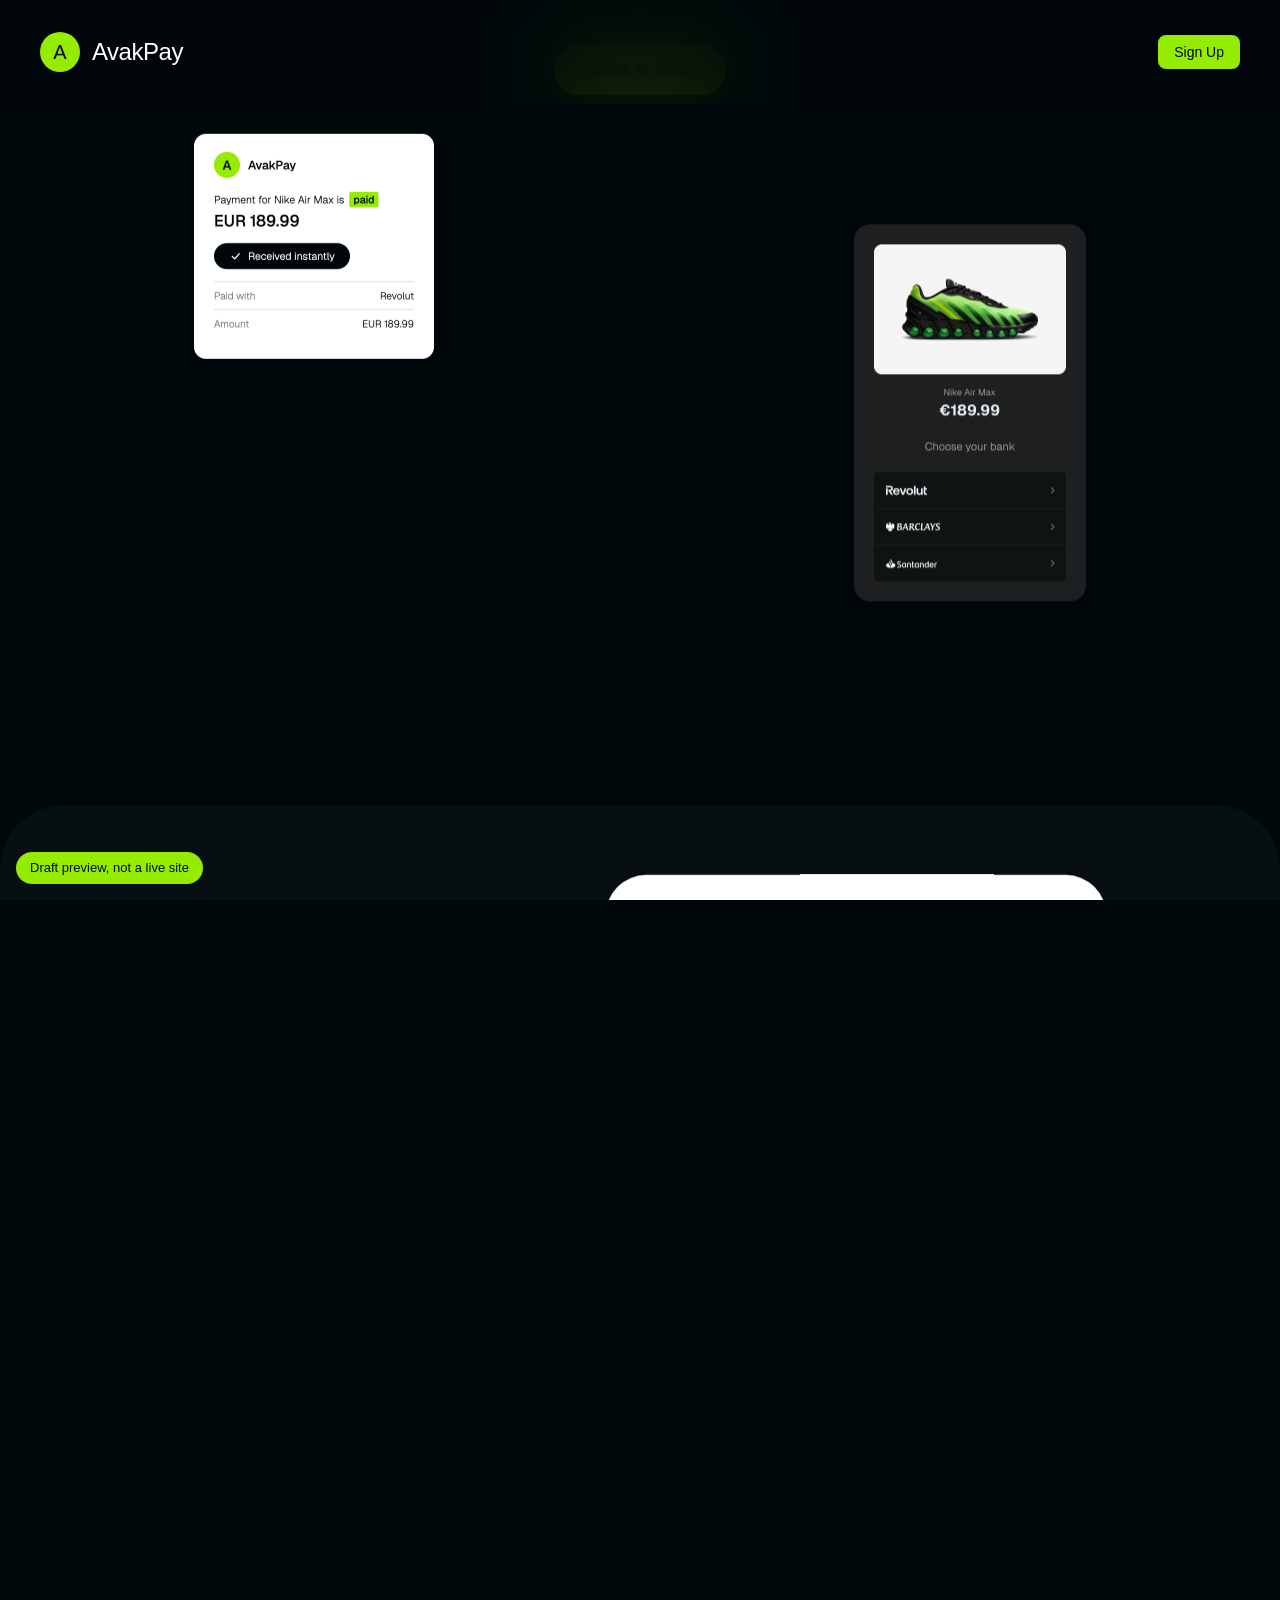
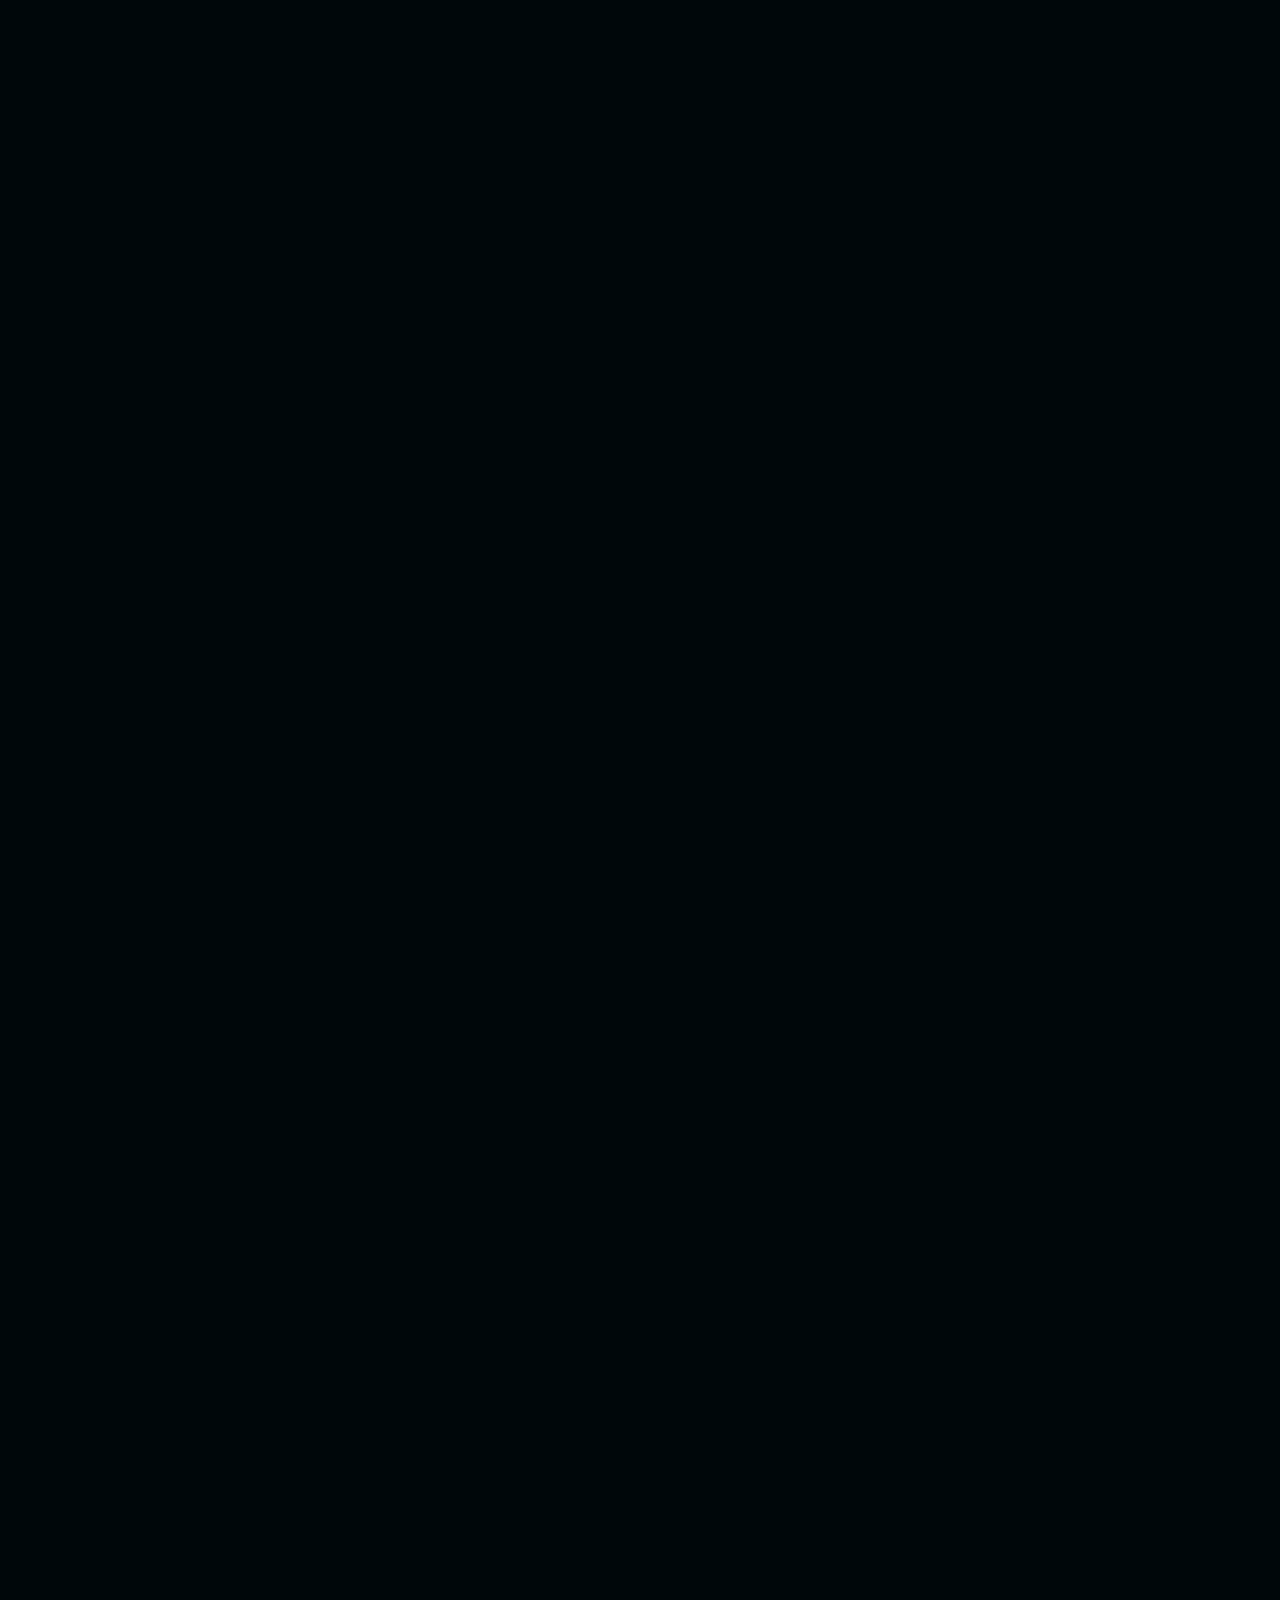
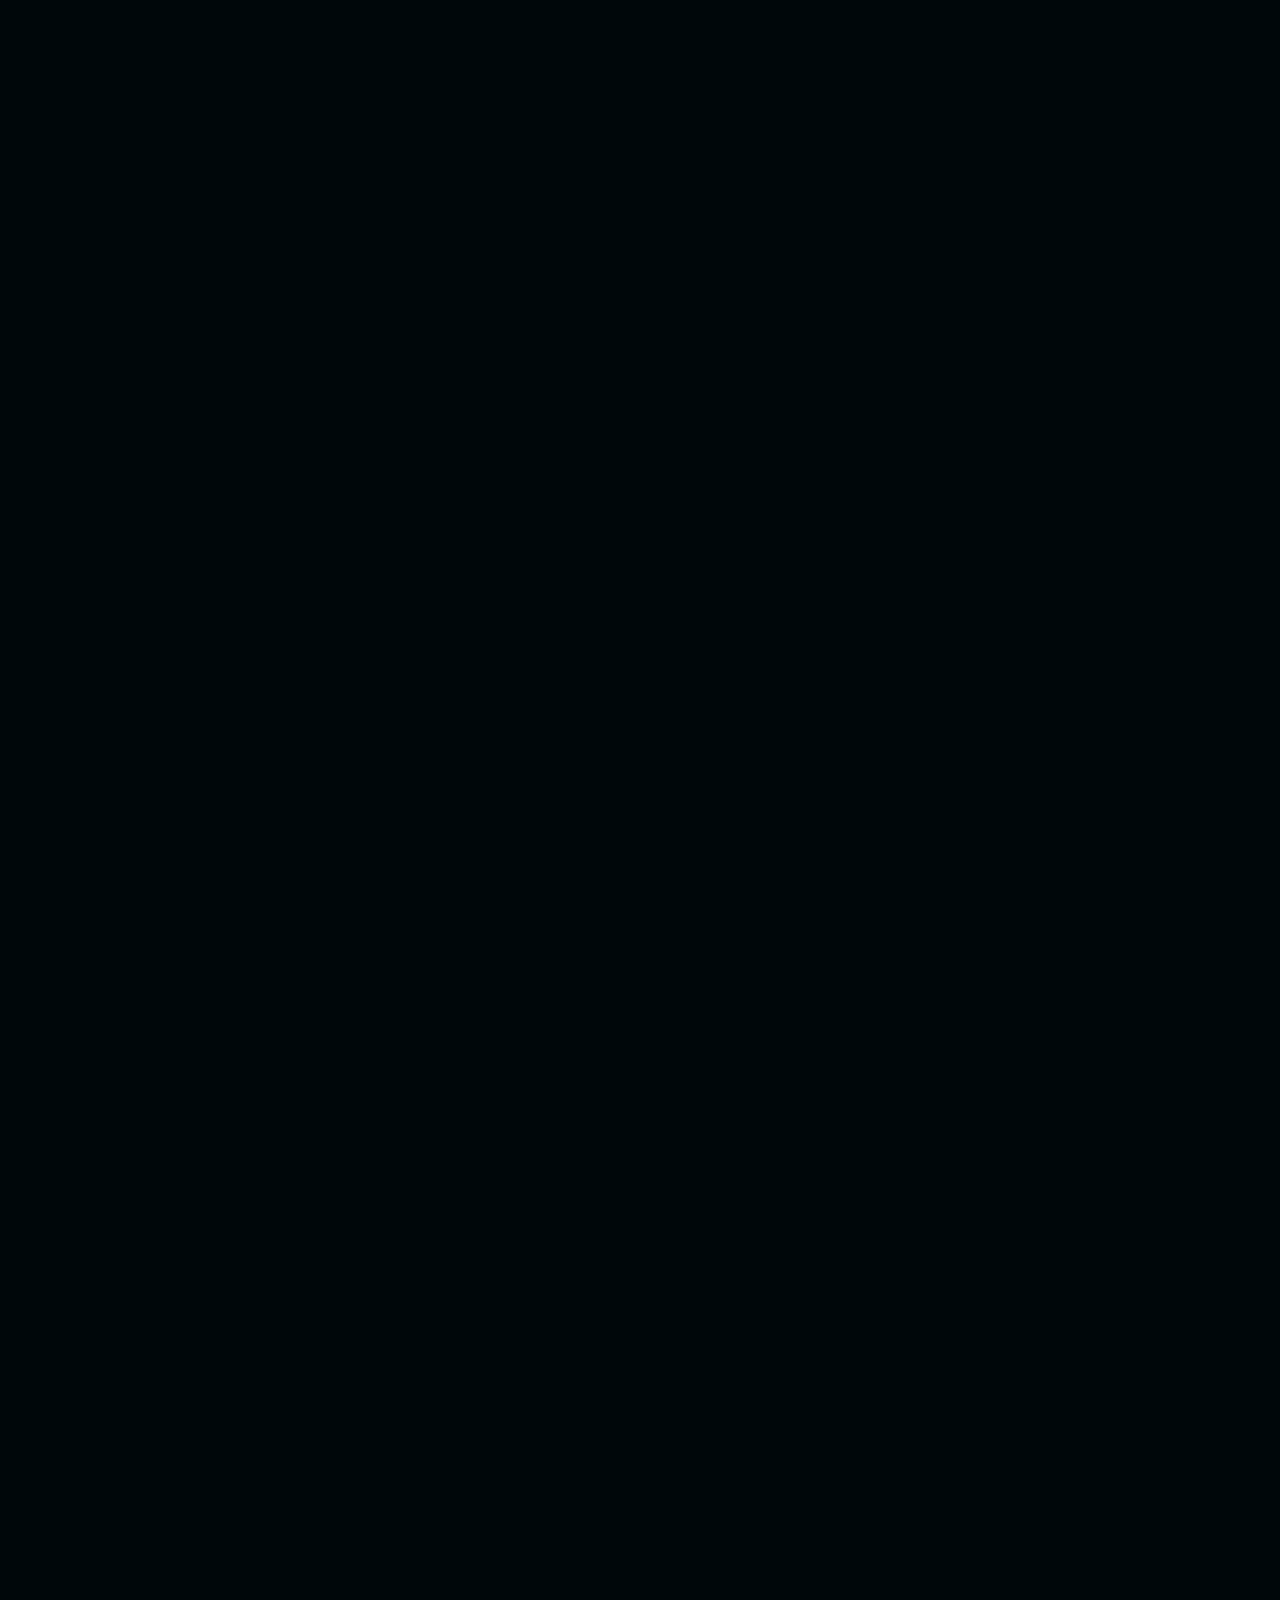
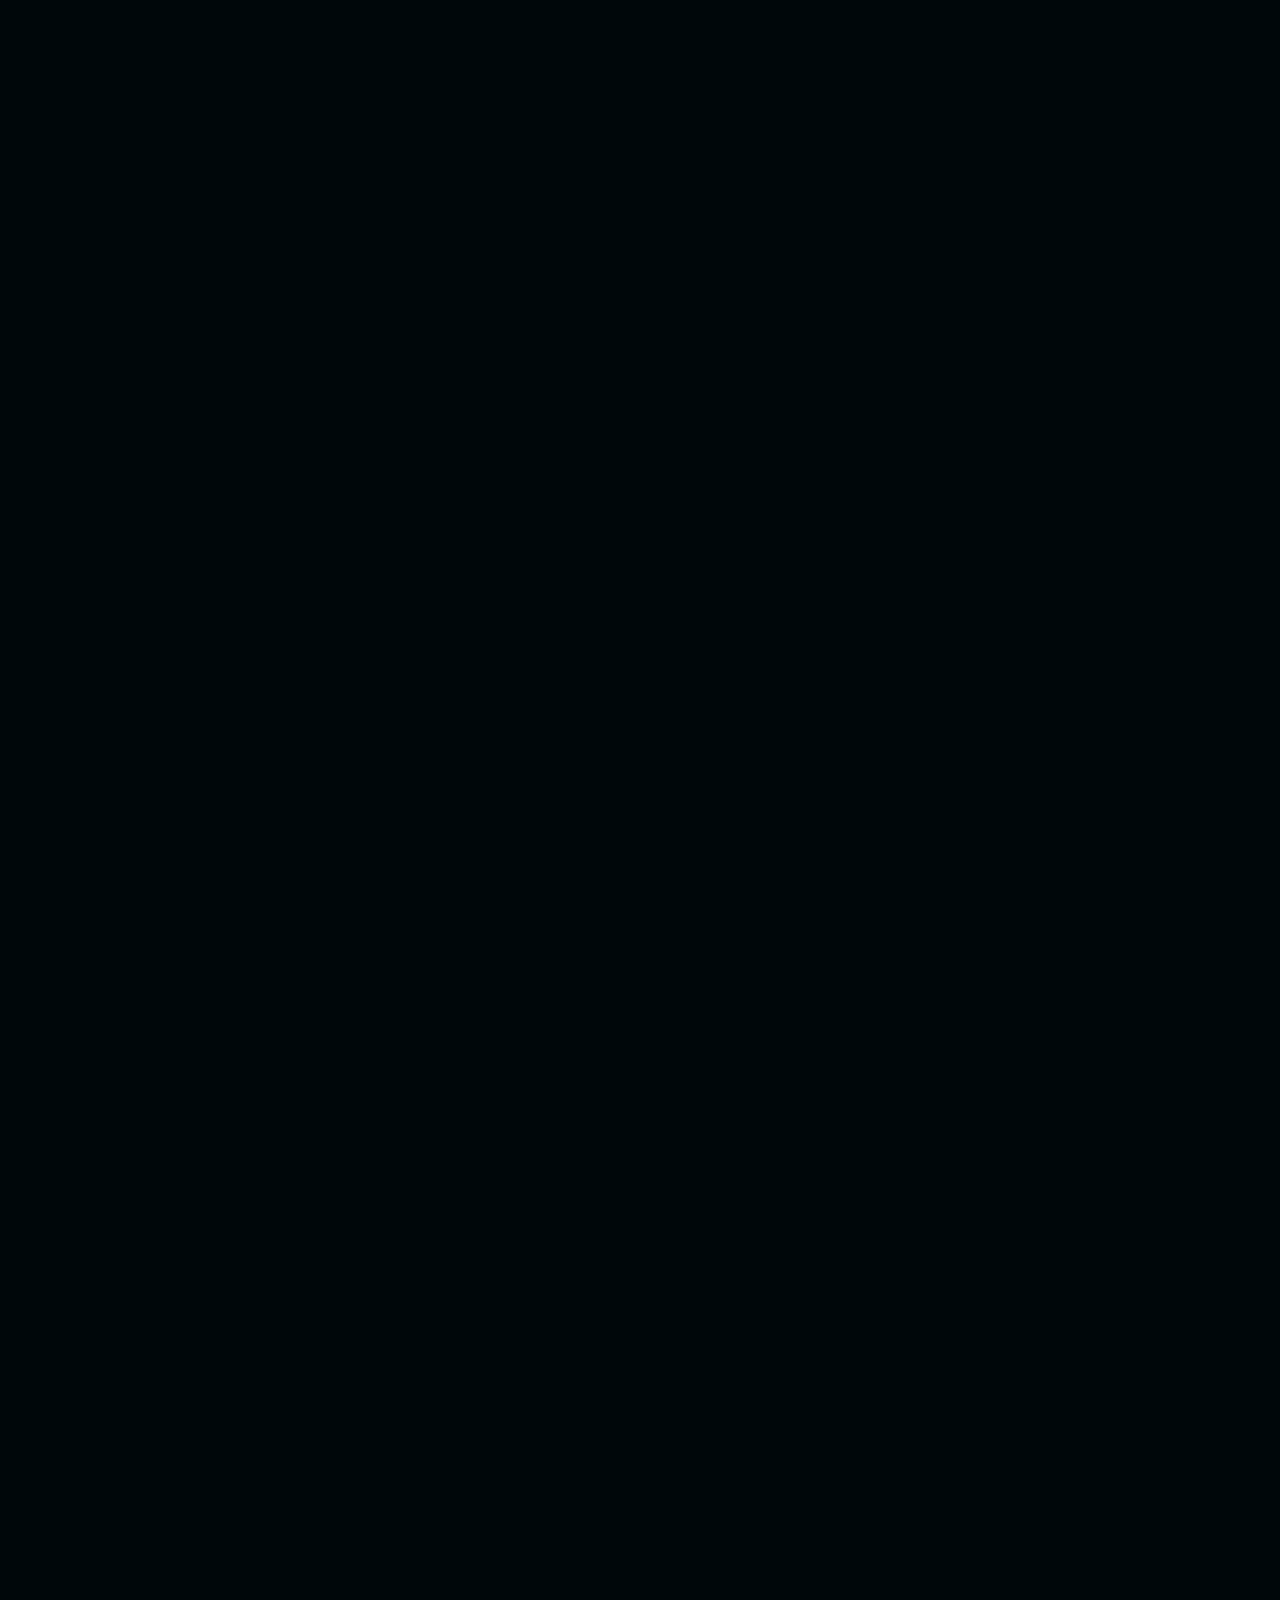
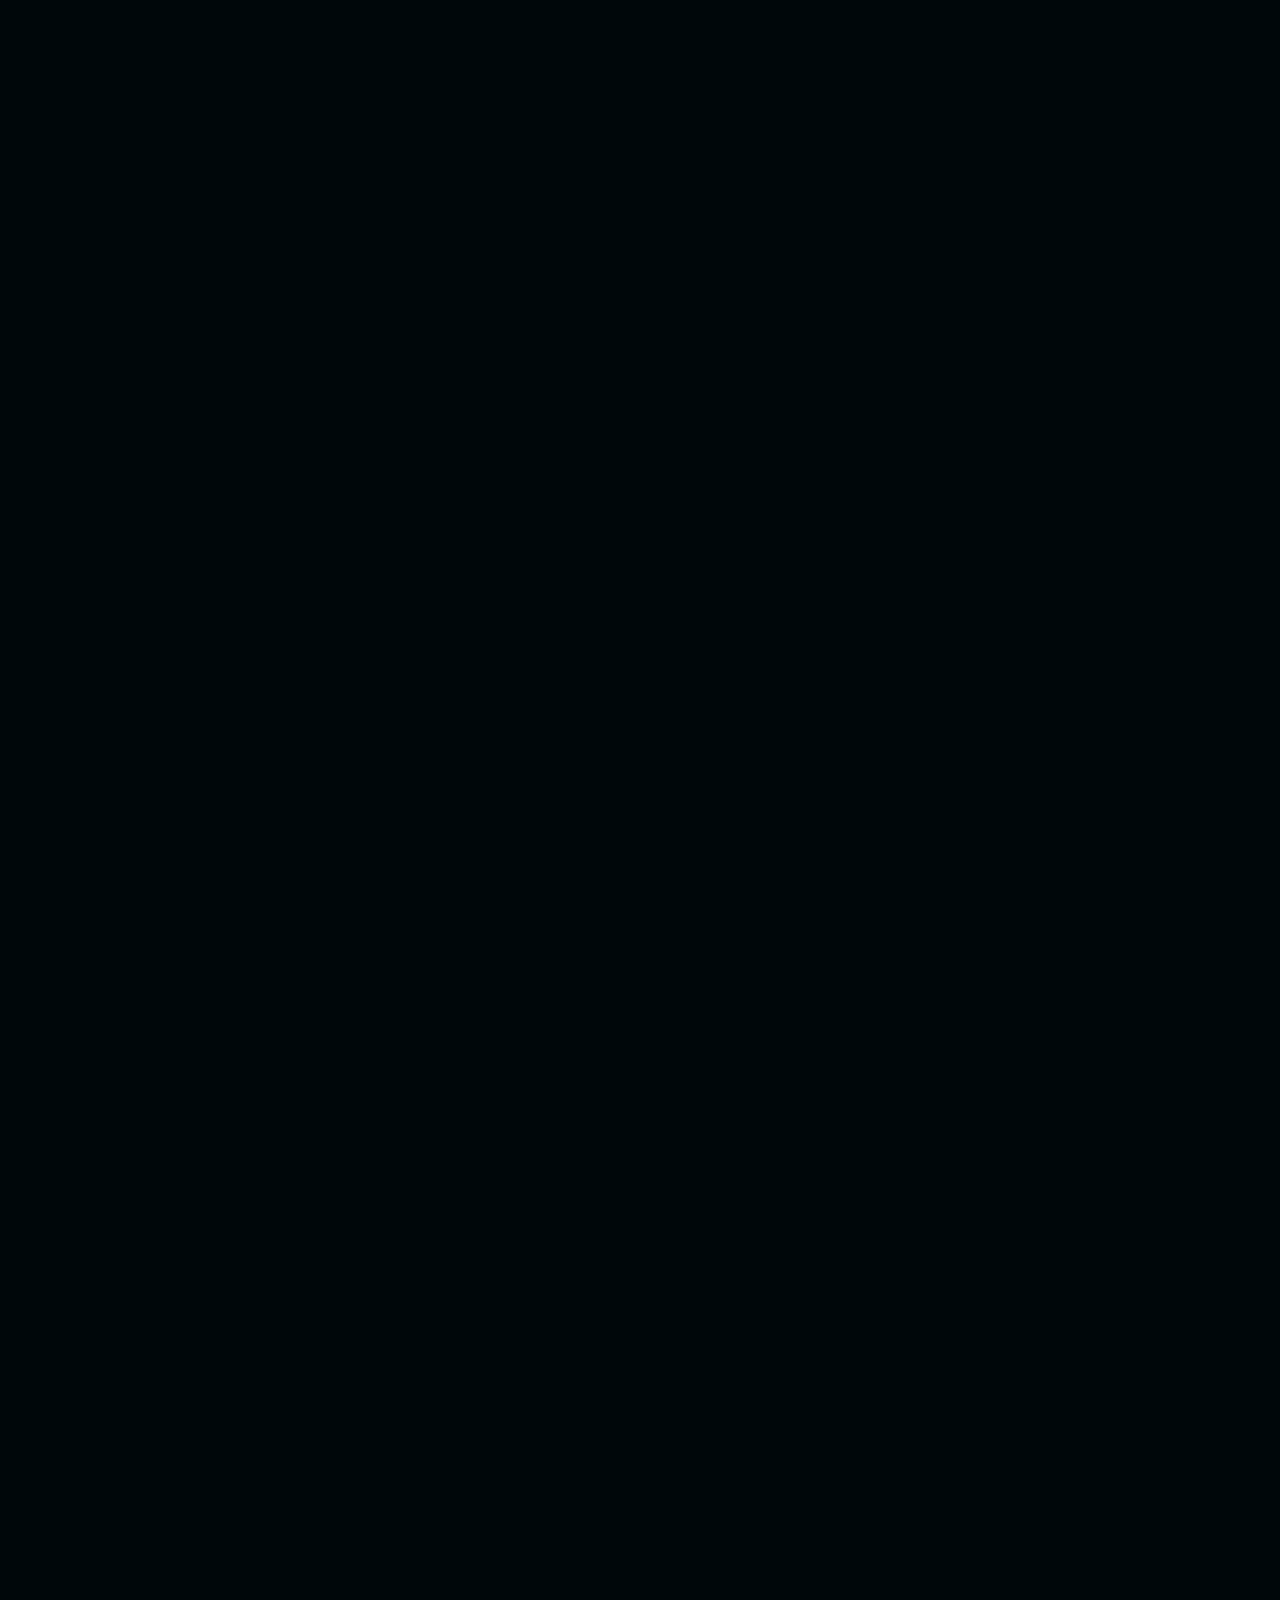
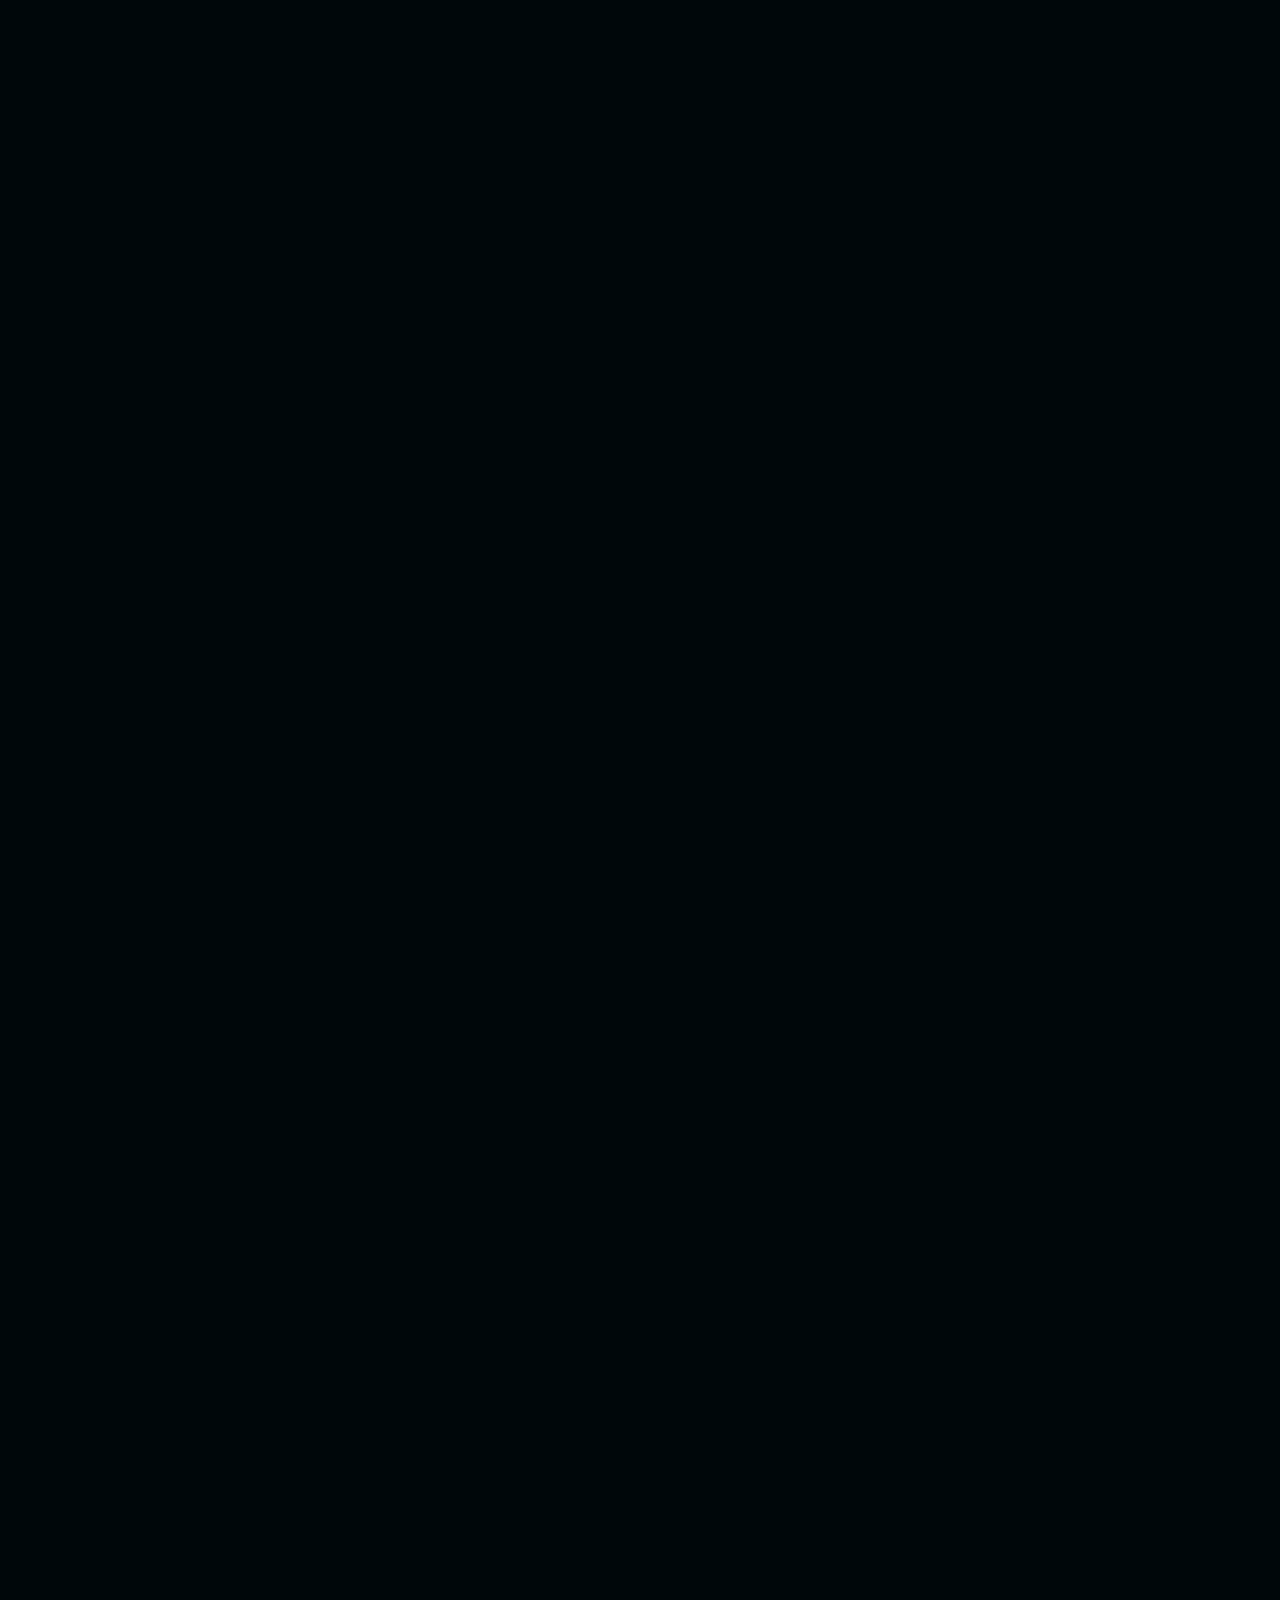
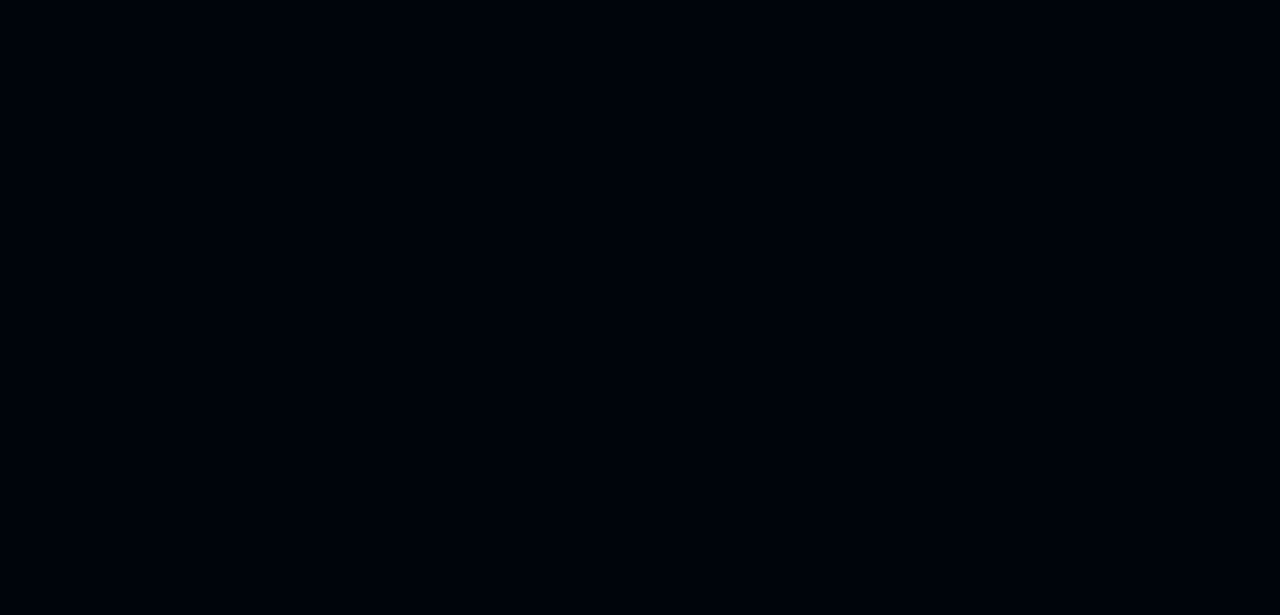
==== index.html @ 6a38de99 "chore: preview build 2026-10-29 Co-Authored-By: Claude Opus 5.5 <noreply@anthropic.com>" ====
<!DOCTYPE html><!-- Last Published: Wed Nov 19 2025 07:54:40 GMT+0000 (Coordinated Universal Time) --><html data-wf-domain="getmach.webflow.io" data-wf-page="68ca823967ef60d728e6e874" data-wf-site="68ca823867ef60d728e6e828" lang="en"><head><meta charset="utf-8"/><meta content="noindex" name="robots"/><link href="https://cdn.prod.website-files.com" rel="preconnect" crossorigin="anonymous"/><title>AvakPay — Open Banking for everything</title><meta content="Accept instant bank payments with AvakPay Open Banking: 350+ banks across the EEA and the UK, from 1% per transaction, live within 1 day." name="description"/><meta content="AvakPay — Open Banking for everything" property="og:title"/><meta content="Accept instant bank payments with AvakPay Open Banking: 350+ banks across the EEA and the UK, from 1% per transaction, live within 1 day." property="og:description"/><meta content="img/og-placeholder.svg" property="og:image"/><meta content="AvakPay — Open Banking for everything" name="twitter:title"/><meta content="Accept instant bank payments with AvakPay Open Banking: 350+ banks across the EEA and the UK, from 1% per transaction, live within 1 day." name="twitter:description"/><meta property="og:type" content="website"/><meta content="summary_large_image" name="twitter:card"/><meta content="width=device-width, initial-scale=1" name="viewport"/><link href="css/getmach.shared.7ab2ff2d6.min.css" rel="stylesheet" type="text/css"/><link href="css/additions.css" rel="stylesheet" type="text/css"/><style>html.w-mod-js:not(.w-mod-ix3) :is(.home-header_imgs-wrap, .flexible_heading, .home-header_text, .home-header_img-wrap, .step.is-1, .step.is-2, .num_active.is-1, .num_text.is-1, .step_text.is-1, .step_heading.is-1, .step_subheading.text_color_secondary.is-1, .num_active.is-2, .num_text.is-2, .step_text.is-2, .step_heading.is-2, .step_subheading.text_color_secondary.is-2, .num_active.is-3, .num_text.is-3, .step_text.is-3, .step_heading.is-3, .step_subheading.text_color_secondary.is-3, .hero_heading, .hero_subtitle > *, .hero_cta_wrap > *, .hero_video_wrap, .hero_img-1, .hero_img-2, .hero_img_wrap, .header, .numbers_heading, .sign_page, .paid_card_wrap.is-1, .paid_card_wrap.is-2, .paid_card_wrap.is-3, .geo_heading, .geo_subheading, .all-in-one_heading, .review_subtitle, .review_heading, .review_visual.is-1, .review_visual.is-2, .quaote_sign.is-1, .quaote_sign.is-2, .quote_text, .faq_subtitle, .faq_heading, .footer_heading, .cta_wrap > *, .faq_item) {visibility: hidden !important;}</style><script type="text/javascript">!function(o,c){var n=c.documentElement,t=" w-mod-";n.className+=t+"js",("ontouchstart"in o||o.DocumentTouch&&c instanceof DocumentTouch)&&(n.className+=t+"touch")}(window,document);</script><link href="img/favicon.svg" rel="shortcut icon" type="image/x-icon"/><link href="img/favicon.svg" rel="apple-touch-icon"/><script src="js/finsweetcomponentsconfig-1.0.0.js" type="module" async="" siteId="68ca823867ef60d728e6e828" finsweet="components"></script></head><body data-w-id="68ca823967ef60d728e6e879"><div class="ap-mockup-banner">Draft preview, not a live site</div><div class="header"><a aria-label="Back to home button" href="index.html" aria-current="page" class="brand w-inline-block w--current"><span class="ap-mark" aria-hidden="true">A</span><span class="ap-wordmark">AvakPay</span></a><div class="header_cta_wrap"><a href="#" class="button secondary is-hidden w-inline-block"><div>Contact Us</div></a><a href="get-started.html" class="button w-inline-block"><div>Sign Up</div></a></div></div><div id="smooth-wrapper" class="main_wrapper"><div id="smooth-content" class="sections_wrapper"><section data-speed="1" class="hero"><div class="hero_content_wrap"><div class="w-layout-vflex hero_title_wrap"><h1 class="hero_heading">Open Banking <span class="nowrap">for everything</span></h1><p class="hero_subtitle"><span class="hero_subtitle_1">Pay by bank.</span> <span class="hero_subtitle_2">Approve in your app.</span> <span class="hero_subtitle_3">Get paid instantly.</span></p></div><div class="hero_cta_wrap"><a href="get-started.html" class="button large w-inline-block"><div>Speak to Sales</div></a><a href="#" class="button large-secondary is-hidden w-inline-block"><div>Get Started</div></a></div></div><div class="hero_img_wrap"><img src="img/ap-received-hero.png" loading="lazy" width="240" data-speed="0.95" alt="AvakPay payment received confirmation" class="hero_img-1"/><div class="hero_video_wrap"><div data-poster-url="https://cdn.prod.website-files.com/68ca823867ef60d728e6e828%2F68cae3a68c6b5e4df8d27368_getmach_video_hero-poster-00001.jpg" data-video-urls="https://cdn.prod.website-files.com/68ca823867ef60d728e6e828%2F68cae3a68c6b5e4df8d27368_getmach_video_hero-transcode.mp4,https://cdn.prod.website-files.com/68ca823867ef60d728e6e828%2F68cae3a68c6b5e4df8d27368_getmach_video_hero-transcode.webm" data-autoplay="true" data-loop="true" data-wf-ignore="true" class="hero_video w-background-video w-background-video-atom"><video id="f7b33443-0714-7ff3-45ac-f9fa6236e665-video" autoplay="" loop="" style="background-image:url(&quot;https://cdn.prod.website-files.com/68ca823867ef60d728e6e828%2F68cae3a68c6b5e4df8d27368_getmach_video_hero-poster-00001.jpg&quot;)" muted="" playsinline="" data-wf-ignore="true" data-object-fit="cover"><source src="https://cdn.prod.website-files.com/68ca823867ef60d728e6e828%2F68cae3a68c6b5e4df8d27368_getmach_video_hero-transcode.mp4" data-wf-ignore="true"/><source src="https://cdn.prod.website-files.com/68ca823867ef60d728e6e828%2F68cae3a68c6b5e4df8d27368_getmach_video_hero-transcode.webm" data-wf-ignore="true"/></video></div></div><img src="img/ap-payin-hero.png" loading="lazy" width="232" data-speed="1.05" alt="AvakPay checkout with bank selection" class="hero_img-2"/></div></section><section class="how-it-works"><div class="steps_wrap"><div class="step is-1"><div class="step_content"><div class="step_number"><div class="w-layout-vflex num_wrap"><div class="num_line"></div><div class="num_line"></div><div class="num_active is-1"><div class="num_text_wrap"><div class="num_text is-1">1</div></div></div></div><div role="group" aria-label="First step" class="step_text is-1">step</div></div><div class="step_title_subtitle"><h2 class="step_heading is-1">Pay by bank</h2><p role="group" aria-label="Your customer chooses Pay by bank at checkout, with no card details to type." class="step_subheading text_color_secondary is-1">Your customer chooses Pay by bank at checkout, with no card details to type.</p></div></div><div data-speed="0.95" class="step_visual_wrap"><img src="img/ap-checkout-step1.png" loading="lazy" data-speed="0.9" alt="Customer chooses Pay by bank at checkout" class="step_packshot"/><img src="https://cdn.prod.website-files.com/68ca823867ef60d728e6e828/68d38d28e565cbdb40afbed7_step-one-bg.png" loading="lazy" sizes="(max-width: 1000px) 100vw, 1000px" srcset="https://cdn.prod.website-files.com/68ca823867ef60d728e6e828/68d38d28e565cbdb40afbed7_step-one-bg-p-500.png 500w, https://cdn.prod.website-files.com/68ca823867ef60d728e6e828/68d38d28e565cbdb40afbed7_step-one-bg-p-800.png 800w, https://cdn.prod.website-files.com/68ca823867ef60d728e6e828/68d38d28e565cbdb40afbed7_step-one-bg.png 1000w" alt=""/></div></div><div class="step is-2"><div data-speed="0.95" class="step_visual_wrap"><img src="img/ap-approve-step2.png" loading="lazy" data-speed="0.9" alt="Customer approves the payment in their banking app" class="step_packshot is-2"/><img src="https://cdn.prod.website-files.com/68ca823867ef60d728e6e828/68d3900f3e915745ae7dbc36_step-two-bg.png" loading="lazy" sizes="(max-width: 1000px) 100vw, 1000px" srcset="https://cdn.prod.website-files.com/68ca823867ef60d728e6e828/68d3900f3e915745ae7dbc36_step-two-bg-p-500.png 500w, https://cdn.prod.website-files.com/68ca823867ef60d728e6e828/68d3900f3e915745ae7dbc36_step-two-bg-p-800.png 800w, https://cdn.prod.website-files.com/68ca823867ef60d728e6e828/68d3900f3e915745ae7dbc36_step-two-bg.png 1000w" alt=""/></div><div class="step_content"><div class="step_number"><div class="w-layout-vflex num_wrap"><div class="num_line"></div><div class="num_active is-2"><div class="num_text_wrap"><div class="num_text is-2">2</div></div></div><div class="num_line"></div></div><div role="group" aria-label="Second step" class="step_text is-2">step</div></div><div class="step_title_subtitle"><h2 class="step_heading is-2">Approve in the app</h2><p role="group" aria-label="They pick their bank and approve the payment in their own banking app." class="step_subheading text_color_secondary is-2">They pick their bank and approve the payment in their own banking app.</p></div></div></div><div class="step is-3"><div class="step_content"><div class="step_number"><div class="w-layout-vflex num_wrap"><div class="num_active is-3"><div class="num_text_wrap"><div class="num_text is-3">3</div></div></div><div class="num_line"></div><div class="num_line"></div></div><div role="group" aria-label="Third step" class="step_text is-3">step</div></div><div class="step_title_subtitle"><h2 class="step_heading is-3">Get paid instantly</h2><p role="group" aria-label="The money lands in your AvakPay balance instantly, ready to withdraw." class="step_subheading text_color_secondary is-3">The money lands in your AvakPay balance instantly, ready to withdraw.</p></div></div><div data-speed="0.95" class="step_3_visual"><img src="img/ap-received-step.png" loading="lazy" data-speed="0.9" alt="AvakPay payment received instantly" class="step_packshot is-3"/><img src="https://cdn.prod.website-files.com/68ca823867ef60d728e6e828/68d390eabca62406c774221a_step-three-bg.avif" loading="lazy" sizes="(max-width: 1404px) 100vw, 1404px" srcset="https://cdn.prod.website-files.com/68ca823867ef60d728e6e828/68d390eabca62406c774221a_step-three-bg-p-500.avif 500w, https://cdn.prod.website-files.com/68ca823867ef60d728e6e828/68d390eabca62406c774221a_step-three-bg-p-800.avif 800w, https://cdn.prod.website-files.com/68ca823867ef60d728e6e828/68d390eabca62406c774221a_step-three-bg.avif 1404w" alt="" class="step_3_bg"/></div></div></div></section><section class="flexible_for_any_business"><div class="padding-global z-index-2"><div class="home-header_component"><h1 class="flexible_heading">Flexible <br/>for any business</h1><div class="spacer-custom-1"></div><p role="group" aria-label="Works for one-time payments, subscriptions, or custom amounts — adapt it to your business." class="home-header_text text_color_secondary">Works for one-time payments, subscriptions, or custom amounts — adapt it to your business.</p><div class="spacer-custom-2"></div><a href="get-started.html" class="button large w-inline-block"><div>Speak to Sales</div></a></div></div><div class="home-header_imgs-wrapper"><div class="home-header_imgs-wrap"><div class="home-header_img-wrap _1"><img sizes="(max-width: 640px) 100vw, 640px" srcset="https://cdn.prod.website-files.com/68ca823867ef60d728e6e828/691c78a2a04ac3bf668e2988_getmach-payment-links-for%20sneakers-p-500.avif 500w, https://cdn.prod.website-files.com/68ca823867ef60d728e6e828/691c78a2a04ac3bf668e2988_getmach-payment-links-for%20sneakers.avif 640w" alt="Pair of white Nike Air sneakers hanging by their laces on a blue metal fence." src="https://cdn.prod.website-files.com/68ca823867ef60d728e6e828/691c78a2a04ac3bf668e2988_getmach-payment-links-for%20sneakers.avif" loading="lazy" class="home-header_img"/></div><div class="home-header_img-wrap _2"><img sizes="(max-width: 640px) 100vw, 640px" srcset="https://cdn.prod.website-files.com/68ca823867ef60d728e6e828/68d28f27138c80a377ccf378_e809d2e8b71443ce9c068f4db7f2c2a8_Close-Up%20Knitwear%20Duo-p-500.avif 500w, https://cdn.prod.website-files.com/68ca823867ef60d728e6e828/68d28f27138c80a377ccf378_e809d2e8b71443ce9c068f4db7f2c2a8_Close-Up%20Knitwear%20Duo.avif 640w" alt="Photo of exclusive drink bottles." src="https://cdn.prod.website-files.com/68ca823867ef60d728e6e828/68d28f27138c80a377ccf378_e809d2e8b71443ce9c068f4db7f2c2a8_Close-Up%20Knitwear%20Duo.avif" loading="lazy" class="home-header_img"/></div><div class="home-header_img-wrap _3"><img loading="lazy" src="https://cdn.prod.website-files.com/68ca823867ef60d728e6e828/68d291e2ea536c9556bbdc1c_ac88fe9d1d1d67130979cd741cc35d06_rotating_img_1.avif" alt="Photo of woman bag" class="home-header_img"/></div><div class="home-header_img-wrap _4"><img sizes="(max-width: 640px) 100vw, 640px" srcset="https://cdn.prod.website-files.com/68ca823867ef60d728e6e828/68d28f27138c80a377ccf374_305da9e65325b2dfcf26aabebc2b5a2a_Smartwatch%20Close-Up%20%281%29-p-500.avif 500w, https://cdn.prod.website-files.com/68ca823867ef60d728e6e828/68d28f27138c80a377ccf374_305da9e65325b2dfcf26aabebc2b5a2a_Smartwatch%20Close-Up%20%281%29.avif 640w" alt="Photo of luxury parfume." src="https://cdn.prod.website-files.com/68ca823867ef60d728e6e828/68d28f27138c80a377ccf374_305da9e65325b2dfcf26aabebc2b5a2a_Smartwatch%20Close-Up%20%281%29.avif" loading="lazy" class="home-header_img"/></div><div class="home-header_img-wrap _5"><img loading="lazy" src="https://cdn.prod.website-files.com/68ca823867ef60d728e6e828/68d28f27138c80a377ccf380_a1e7c197dd5b99e7cc91303a69a542d8_AI%20Shopping%20Bag%20on%20Turf.avif" alt="Photo of exclusive bike." class="home-header_img"/></div><div class="home-header_img-wrap _6"><img sizes="(max-width: 640px) 100vw, 640px" srcset="https://cdn.prod.website-files.com/68ca823867ef60d728e6e828/68d28f27138c80a377ccf36e_1b4ac436ceae79ba45e8b6f34b77bd87_Image002-1170x780-p-500.avif 500w, https://cdn.prod.website-files.com/68ca823867ef60d728e6e828/68d28f27138c80a377ccf36e_1b4ac436ceae79ba45e8b6f34b77bd87_Image002-1170x780.avif 640w" alt="Photo of handmade ceramics item." src="https://cdn.prod.website-files.com/68ca823867ef60d728e6e828/68d28f27138c80a377ccf36e_1b4ac436ceae79ba45e8b6f34b77bd87_Image002-1170x780.avif" loading="lazy" class="home-header_img"/></div><div class="home-header_img-wrap _7"><img loading="lazy" src="https://cdn.prod.website-files.com/68ca823867ef60d728e6e828/68d28f27138c80a377ccf34e_21bf148cbf072a1a519695954cd700d5_Close-up%20of%20Person%20in%20Gray%20Puffer%20Jacket.avif" alt="Photo of luxury watches." class="home-header_img"/></div><div class="home-header_img-wrap _8"><img sizes="(max-width: 640px) 100vw, 640px" srcset="https://cdn.prod.website-files.com/68ca823867ef60d728e6e828/68d28f27138c80a377ccf366_1275fb3ea44fc16241211c9eb8fa56bc_Dynamic%20Motion%20Blur-p-500.avif 500w, https://cdn.prod.website-files.com/68ca823867ef60d728e6e828/68d28f27138c80a377ccf366_1275fb3ea44fc16241211c9eb8fa56bc_Dynamic%20Motion%20Blur.avif 640w" alt="Photo of exclusive jewelry." src="https://cdn.prod.website-files.com/68ca823867ef60d728e6e828/68d28f27138c80a377ccf366_1275fb3ea44fc16241211c9eb8fa56bc_Dynamic%20Motion%20Blur.avif" loading="lazy" class="home-header_img"/></div></div></div></section><section class="fact"><div class="padding-global z-index-2"><div class="number_wrap"><div class="w-layout-vflex flex-block-2"><div class="code-embed w-embed"><style>

.your-odometer {
  /* Change regular animation speed
  A bit of trial and error is required here, 
  as this value is related to the interval 
  and duration in the script. */
  --time: 2.5s;
  /* Specify your desired easing here */
  --odometer-easing: ease;
  vertical-align: middle;
}

.your-odometer .odometer-inside {
  /* Flex spacing between Elements - works only if odometer-inside 
  is set to flex oder inline-flex */
  gap: 0;
}

.your-odometer .odometer-digit {
  display: inline-block;
  vertical-align: middle;
}

.your-odometer .odometer-digit .odometer-digit-spacer {
  display: block;
  vertical-align: middle;
  visibility: hidden;
}

.your-odometer .odometer-digit .odometer-value.odometer-last-value {
  position: absolute;
  left: 0%;
  right: 0%;
}

.your-odometer .odometer-ribbon-inner {
  -webkit-backface-visibility: hidden;
}

.your-odometer.odometer-animating-up .odometer-ribbon-inner {
  -webkit-transition: -webkit-transform var(--time);
  -moz-transition: -moz-transform var(--time);
  -ms-transition: -ms-transform var(--time);
  -o-transition: -o-transform var(--time);
  transition: transform var(--time);
}

.your-odometer.odometer-animating-up.odometer-animating .odometer-ribbon-inner {
  -webkit-transform: translateY(-100%);
  -moz-transform: translateY(-100%);
  -ms-transform: translateY(-100%);
  -o-transform: translateY(-100%);
  transform: translateY(-100%);
}

.your-odometer.odometer-animating-down .odometer-ribbon-inner {
  -webkit-transform: translateY(-100%);
  -moz-transform: translateY(-100%);
  -ms-transform: translateY(-100%);
  -o-transform: translateY(-100%);
  transform: translateY(-100%);
}

.your-odometer.odometer-animating-down.odometer-animating .odometer-ribbon-inner {
  -webkit-transition: -webkit-transform var(--time);
  -moz-transition: -moz-transform var(--time);
  -ms-transition: -ms-transform var(--time);
  -o-transition: -o-transform var(--time);
  transition: transform var(--time);
  -webkit-transform: translateY(0);
  -moz-transform: translateY(0);
  -ms-transform: translateY(0);
  -o-transform: translateY(0);
  transform: translateY(0);
}

.your-odometer.odometer-animating-up .odometer-ribbon-inner,
.your-odometer.odometer-animating-down.odometer-animating .odometer-ribbon-inner {
  -webkit-transition-timing-function: var(--odometer-easing);
  -moz-transition-timing-function: var(--odometer-easing);
  -ms-transition-timing-function: var(--odometer-easing);
  -o-transition-timing-function: var(--odometer-easing);
  transition-timing-function: var(--odometer-easing);
}

.your-odometer .odometer-digit .odometer-value {
  -webkit-transform: translateZ(0);
}

.your-odometer .odometer-inside .odometer-digit:nth-child(1),
.your-odometer .odometer-inside .odometer-digit:last-child {
    display: none
}

/* Optional hide specific formatting mark */
.your-odometer .odometer-inside .odometer-formatting-mark:nth-child(NUMBER) {
    display: none
}
</style></div><div class="w-layout-hflex"><div class="your-odometer">11</div><div class="big_number">%</div></div><h2 class="numbers_heading">payment acceptance rate</h2><svg xmlns="http://www.w3.org/2000/svg" width="100%" viewBox="0 0 42 40" fill="none" class="sign_page"><path d="M20.419 12.7174C24.5943 1.13299 25.8192 -0.129222 27.6327 0.00940412C29.9717 0.188268 30.2811 1.52064 26.3863 13.3698C36.0506 7.69791 37.7199 7.53576 38.9642 8.70134C40.6673 10.2967 39.9741 11.5244 28.6405 18.632C40.5305 21.2019 41.9245 22.2184 41.9957 23.9455C42.0913 26.2636 40.6941 26.6703 27.1495 24.0937C33.3794 34.9549 33.5519 36.6831 32.2493 37.9024C30.4973 39.5423 29.2421 38.7329 21.8587 26.4908C17.4501 38.7367 16.288 40.1428 14.2844 39.9896C12.131 39.825 11.7978 38.4015 15.69 26.4922C5.96437 32.1898 4.28547 32.4517 2.93554 31.1871C1.37097 29.7215 2.09728 28.4053 13.3989 21.291C1.54763 18.7107 0.0805541 17.7679 0.00347808 15.9C-0.0860269 13.7298 1.45758 13.3027 15.7088 16.018C9.43909 5.05161 9.14812 3.31089 10.563 1.98644C12.1361 0.514047 13.4638 1.28662 20.419 12.7174Z" fill="currentColor"></path></svg></div></div></div></section><section class="get_payments_anywhere"><div class="padding-global"><div class="block_wrap"><div class="geo_map"><div data-speed="0.85" class="map_wrap"><img class="map_img" data-speed="1.05" src="https://cdn.prod.website-files.com/68ca823867ef60d728e6e828/6901da4b7cc26ef7cc8a2ccb_getmach_geo.png" width="1200" alt="" sizes="100vw" loading="lazy" srcset="https://cdn.prod.website-files.com/68ca823867ef60d728e6e828/6901da4b7cc26ef7cc8a2ccb_getmach_geo-p-500.png 500w, https://cdn.prod.website-files.com/68ca823867ef60d728e6e828/6901da4b7cc26ef7cc8a2ccb_getmach_geo-p-800.png 800w, https://cdn.prod.website-files.com/68ca823867ef60d728e6e828/6901da4b7cc26ef7cc8a2ccb_getmach_geo-p-1080.png 1080w, https://cdn.prod.website-files.com/68ca823867ef60d728e6e828/6901da4b7cc26ef7cc8a2ccb_getmach_geo-p-1600.png 1600w, https://cdn.prod.website-files.com/68ca823867ef60d728e6e828/6901da4b7cc26ef7cc8a2ccb_getmach_geo.png 2400w"/></div><div class="w-layout-vflex flex-block-7"><div class="paid_cards_wrap_top"><div data-speed="0.9" class="paid_card_wrap is-1"><img src="https://cdn.prod.website-files.com/68ca823867ef60d728e6e828/6901e5399476bdcaad10f405_gb_paid.svg" loading="lazy" alt="Bank payment by a Lloyds customer in Great Britain" class="paid_img"/></div><div data-speed="0.95" class="paid_card_wrap is-2"><img src="img/ap-de_paid.svg" loading="lazy" alt="Bank payment by a customer in Germany" class="paid_img"/></div></div><div class="paid_cards_wrap_bottom"><div data-speed="0.9" class="paid_card_wrap is-3"><img src="https://cdn.prod.website-files.com/68ca823867ef60d728e6e828/6901e66e7a93d1208576176f_no_paid.svg" loading="lazy" alt="Bank payment by a Revolut customer in Norway" class="paid_img"/></div></div></div></div><div class="geo_title"><h1 class="geo_heading">Get paid across Europe. <br/>Bank to bank. Instant.</h1><div class="spacer-custom-1"></div><div class="w-layout-vflex text_wrap is-2"><p role="group" aria-label="Let your customers pay straight from their bank account. Accept instant bank payments from 350+ banks across the EEA and the UK." class="geo_subheading">Let your customers pay straight from their bank account. Accept instant bank payments from 350+ banks across the EEA and the UK.</p></div><div class="spacer-custom-2"></div><a href="get-started.html" class="button large w-inline-block"><div>Speak to Sales</div></a></div></div></div></section><section class="single_link"><div class="padding-global"><div class="sticky_block"><div class="sticky_header"><h2 class="all-in-one_heading">Your all-in-one Open Banking payment solution</h2></div><div class="sticky_content"><div class="benefit_item"><div class="img_wrap"><img src="img/ap-toggles-tile.png" loading="lazy" width="364" alt="AvakPay checkout customization" class="img"/></div><div class="step_title_subtitle"><h3>Fast setup</h3><p class="text_color_secondary">Go live within 1 day and start accepting bank payments.</p></div></div><div class="benefit_item"><div class="img_wrap"><img src="img/ap-custom-tile.png" loading="lazy" width="364" alt="AvakPay checkout page styling" class="img"/></div><div class="step_title_subtitle"><h3>Fully customizable</h3><p class="text_color_secondary">Customize your checkout page to match your brand and business workflow.</p></div></div><div class="benefit_item"><div class="img_wrap"><img src="img/ap-bankcheckout-tile.png" loading="lazy" width="364" alt="AvakPay bank checkout" class="img"/></div><div class="step_title_subtitle"><h3>Optimized checkout flow</h3><p class="text_color_secondary">Customers pay by bank in a few taps, with no card details to enter.</p></div></div><div class="benefit_item"><div class="img_wrap"><img src="img/ap-timeline-tile.png" loading="lazy" width="364" alt="AvakPay real-time payment insights" class="img"/></div><div class="step_title_subtitle"><h3>Real-time insights</h3><p class="text_color_secondary">Track every payment in your AvakPay dashboard in real time and make data-driven decisions with ease.</p></div></div><div class="benefit_columns"><div class="benefit_item_col"><svg xmlns="http://www.w3.org/2000/svg" width="100%" viewBox="0 0 24 24" fill="none" class="benefit_icon"><path d="M1.75092 8.14965C1.73042 8.56335 2.04917 8.91535 2.46288 8.93585C2.87658 8.95635 3.22858 8.6376 3.24908 8.22389L2.5 8.18677L1.75092 8.14965ZM3.84664 3.84664L3.31631 3.31631L3.31631 3.31631L3.84664 3.84664ZM8.22389 3.24908C8.6376 3.22858 8.95635 2.87658 8.93585 2.46288C8.91535 2.04917 8.56335 1.73042 8.14965 1.75092L8.18677 2.5L8.22389 3.24908ZM20.7509 8.22391C20.7714 8.63761 21.1234 8.95636 21.5371 8.93585C21.9508 8.91534 22.2696 8.56334 22.2491 8.14963L21.5 8.18677L20.7509 8.22391ZM20.1534 3.84664L20.6838 3.31633L20.6837 3.3163L20.1534 3.84664ZM15.8503 1.75092C15.4366 1.73042 15.0846 2.04917 15.0641 2.46288C15.0436 2.87658 15.3624 3.22858 15.7761 3.24908L15.8132 2.5L15.8503 1.75092ZM15.7761 20.7509C15.3624 20.7714 15.0436 21.1234 15.0641 21.5371C15.0846 21.9508 15.4366 22.2696 15.8503 22.2491L15.8132 21.5L15.7761 20.7509ZM20.1534 20.1534L20.6837 20.6837L20.6838 20.6837L20.1534 20.1534ZM22.2491 15.8503C22.2696 15.4366 21.9508 15.0846 21.5371 15.0641C21.1234 15.0436 20.7714 15.3623 20.7509 15.776L21.5 15.8132L22.2491 15.8503ZM8.14962 22.2491C8.56333 22.2696 8.91533 21.9508 8.93584 21.5371C8.95635 21.1234 8.6376 20.7714 8.2239 20.7509L8.18676 21.5L8.14962 22.2491ZM3.84664 20.1534L3.3163 20.6837L3.31633 20.6837L3.84664 20.1534ZM3.24908 15.7761C3.22858 15.3624 2.87658 15.0436 2.46288 15.0641C2.04917 15.0846 1.73042 15.4366 1.75092 15.8503L2.5 15.8132L3.24908 15.7761ZM9.5 10.5544V11.3044H9.51487L9.52973 11.3038L9.5 10.5544ZM9.87602 7.65557L10.4989 8.07335L10.4989 8.07335L9.87602 7.65557ZM14.22 7.83785L13.553 8.18084L13.553 8.18085L14.22 7.83785ZM14.496 10.5544L14.4543 11.3032L14.4751 11.3044H14.496V10.5544ZM7.74002 11.8796L7.03007 11.6378L7.02333 11.6576L7.0177 11.6777L7.74002 11.8796ZM7.65602 15.8141L6.91621 15.9373L6.91795 15.9477L6.91997 15.9581L7.65602 15.8141ZM9.42297 17.4476L9.3596 18.1949L9.35964 18.1949L9.42297 17.4476ZM16.344 15.8869L17.0641 16.0965L17.0752 16.0585L17.0822 16.0195L16.344 15.8869ZM16.272 11.8796L16.9975 11.6895L16.9901 11.6612L16.9805 11.6337L16.272 11.8796ZM2.5 8.18677L3.24908 8.22389C3.35211 6.14499 3.65991 5.09404 4.37697 4.37697L3.84664 3.84664L3.31631 3.31631C2.17083 4.4618 1.85601 6.02911 1.75092 8.14965L2.5 8.18677ZM3.84664 3.84664L4.37697 4.37697C5.09404 3.65991 6.14499 3.35211 8.22389 3.24908L8.18677 2.5L8.14965 1.75092C6.02911 1.85601 4.4618 2.17083 3.31631 3.31631L3.84664 3.84664ZM21.5 8.18677L22.2491 8.14963C22.1439 6.02911 21.8291 4.46182 20.6838 3.31633L20.1534 3.84664L19.623 4.37695C20.3401 5.09402 20.6479 6.14499 20.7509 8.22391L21.5 8.18677ZM20.1534 3.84664L20.6837 3.3163C19.5382 2.17083 17.9708 1.85601 15.8503 1.75092L15.8132 2.5L15.7761 3.24908C17.855 3.35211 18.906 3.65991 19.6231 4.37698L20.1534 3.84664ZM15.8132 21.5L15.8503 22.2491C17.9708 22.1439 19.5382 21.8291 20.6837 20.6837L20.1534 20.1534L19.6231 19.623C18.906 20.34 17.855 20.6478 15.7761 20.7509L15.8132 21.5ZM20.1534 20.1534L20.6838 20.6837C21.8291 19.5382 22.1439 17.9708 22.2491 15.8503L21.5 15.8132L20.7509 15.776C20.6479 17.8549 20.3401 18.906 19.623 19.6231L20.1534 20.1534ZM8.18676 21.5L8.2239 20.7509C6.14499 20.6478 5.09402 20.34 4.37695 19.623L3.84664 20.1534L3.31633 20.6837C4.46182 21.8291 6.02911 22.1439 8.14962 22.2491L8.18676 21.5ZM3.84664 20.1534L4.37698 19.6231C3.65991 18.906 3.35211 17.8549 3.24908 15.7761L2.5 15.8132L1.75092 15.8503C1.85601 17.9708 2.17083 19.5382 3.3163 20.6837L3.84664 20.1534ZM9.5 10.5544H10.25C10.25 10.0638 10.2171 9.61814 10.2462 9.11695C10.2747 8.62503 10.3606 8.27949 10.4989 8.07335L9.87602 7.65557L9.25316 7.23779C8.88321 7.78933 8.78108 8.47235 8.74869 9.02998C8.71684 9.57836 8.75 10.2032 8.75 10.5544H9.5ZM9.87602 7.65557L10.4989 8.07335C11.3008 6.87772 12.9723 7.0515 13.553 8.18084L14.22 7.83785L14.887 7.49487C13.7877 5.35722 10.6962 5.08638 9.25315 7.23779L9.87602 7.65557ZM14.22 7.83785L13.553 8.18085C13.682 8.43163 13.7418 8.77729 13.7558 9.22259C13.7626 9.43946 13.7585 9.66033 13.753 9.88992C13.7478 10.1113 13.7409 10.3517 13.7462 10.5724L14.496 10.5544L15.2458 10.5363C15.2415 10.3601 15.247 10.1627 15.2526 9.92551C15.258 9.69658 15.2633 9.43828 15.2551 9.17547C15.2389 8.66142 15.1703 8.04579 14.887 7.49485L14.22 7.83785ZM9.5 10.5544V9.80438C8.69489 9.80438 8.09485 10.0419 7.67195 10.4739C7.28357 10.8707 7.12375 11.3627 7.03007 11.6378L7.74002 11.8796L8.44997 12.1214C8.5547 11.8139 8.62621 11.6434 8.74388 11.5232C8.82703 11.4382 9.00778 11.3044 9.5 11.3044V10.5544ZM7.74002 11.8796L7.0177 11.6777C6.80373 12.4433 6.61335 14.1192 6.91621 15.9373L7.65602 15.8141L8.39583 15.6908C8.12749 14.08 8.31001 12.6265 8.46234 12.0815L7.74002 11.8796ZM7.65602 15.8141L6.91997 15.9581C7.20933 17.4371 8.37054 18.111 9.3596 18.1949L9.42297 17.4476L9.48634 16.7003C9.03904 16.6623 8.53006 16.3754 8.39207 15.6701L7.65602 15.8141ZM9.42297 17.4476L9.35964 18.1949C10.0886 18.2567 13.0483 18.2336 13.8492 18.2336V17.4836V16.7336C12.9711 16.7336 10.131 16.7549 9.4863 16.7003L9.42297 17.4476ZM13.8492 17.4836V18.2336C14.5316 18.2336 15.2236 18.1637 15.8124 17.8285C16.4392 17.4717 16.8349 16.8839 17.0641 16.0965L16.344 15.8869L15.6239 15.6772C15.4715 16.2006 15.2702 16.4111 15.0703 16.525C14.8323 16.6604 14.4677 16.7336 13.8492 16.7336V17.4836ZM16.344 15.8869L17.0822 16.0195C17.2777 14.9315 17.3389 12.9922 16.9975 11.6895L16.272 11.8796L15.5465 12.0697C15.8157 13.097 15.7767 14.8034 15.6058 15.7542L16.344 15.8869ZM16.272 11.8796L16.9805 11.6337C16.7266 10.9021 16.3139 10.416 15.8139 10.1294C15.331 9.85256 14.84 9.80438 14.496 9.80438V10.5544V11.3044C14.7083 11.3044 14.9031 11.3363 15.068 11.4308C15.2158 11.5155 15.413 11.692 15.5635 12.1255L16.272 11.8796ZM9.5 10.5544L9.52973 11.3038C10.8866 11.25 13.6989 11.2612 14.4543 11.3032L14.496 10.5544L14.5377 9.80554C13.7225 9.76017 10.8606 9.7498 9.47027 9.80497L9.5 10.5544Z" fill="currentColor"></path></svg><div class="w-layout-vflex benefit_title_subtitle"><h3>Safe &amp; Secure</h3><p class="text_color_secondary">Every payment is approved in the customer’s own banking app. Encryption, fraud prevention, and monitoring keep it safe.</p></div></div><div class="benefit_item_col"><svg xmlns="http://www.w3.org/2000/svg" width="100%" viewBox="0 0 24 24" fill="none" class="benefit_icon"><path d="M5 21H19M5 3H19M16 6H8C5.17157 6 3.75736 6 2.87868 6.75315C2 7.50631 2 8.71849 2 11.1429V12.8571C2 15.2815 2 16.4937 2.87868 17.2468C3.75736 18 5.17157 18 8 18H16C18.8284 18 20.2426 18 21.1213 17.2468C22 16.4937 22 15.2815 22 12.8571V11.1429C22 8.71849 22 7.50631 21.1213 6.75315C20.2426 6 18.8284 6 16 6ZM15 12C15 13.6569 13.6569 15 12 15C10.3431 15 9 13.6569 9 12C9 10.3431 10.3431 9 12 9C13.6569 9 15 10.3431 15 12ZM6 12C6 12.4142 5.66423 12.75 5.25 12.75C4.83577 12.75 4.5 12.4142 4.5 12C4.5 11.5858 4.83577 11.25 5.25 11.25C5.66423 11.25 6 11.5858 6 12ZM19.5 12C19.5 12.4142 19.1642 12.75 18.75 12.75C18.3358 12.75 18 12.4142 18 12C18 11.5858 18.3358 11.25 18.75 11.25C19.1642 11.25 19.5 11.5858 19.5 12Z" stroke="currentColor" stroke-width="1.5" stroke-linecap="round" stroke-linejoin="round"></path></svg><div class="w-layout-vflex benefit_title_subtitle"><h3>Transparent pricing</h3><p class="text_color_secondary">From 1% per transaction, with no setup or hidden fees. Know exactly what you pay.</p></div></div></div></div></div></div></section><section class="customers_voice"><div class="padding-global"><div class="reviews_block"><div class="text_wrap"><div class="w-layout-vflex text_wrap is-2"><p role="group" class="review_subtitle">Customers Voice</p></div><div class="spacer-custom-1"></div><h1 class="review_heading">Fast, cardless checkout <br/>with zero friction</h1></div><div class="reviews_wrap"><div class="review_item"><div class="review_visual is-1"><div class="quaote_sign is-1">&quot;</div></div><div class="w-layout-vflex text_wrap is-2"><p role="group" class="quote_text" data-ap-source="user-supplied">I paid with AvakPay and it opened my banking app straight away: no card number, no expiry date. I approved with Face ID and was back in the store instantly. Faster than a card, and it feels safer.</p></div></div><div class="review_item"><div class="review_visual is-2"><div class="quaote_sign is-2">&quot;</div></div><div class="w-layout-vflex text_wrap is-2"><p role="group" class="quote_text" data-ap-source="user-supplied">I don’t like typing my card details on websites. With AvakPay I just confirm the payment in my own banking app, with nothing else to share.</p></div></div></div></div></div></section><section class="faq"><div class="padding-global"><div class="faq_block"><div class="text_wrap is-3"><div class="w-layout-vflex text_wrap is-2"><p role="group" class="faq_subtitle">FAQ</p></div><div class="spacer-custom-1"></div><h2 class="faq_heading">Your Questions.<br/>Answered.</h2></div><div class="faq_list_wrap"><div class="faq_item"><div data-w-id="df2245dd-d79e-5fc5-9d0a-09d8f0d314c4" class="w-layout-hflex faq_header"><div class="faq_no text_color_secondary">01</div><div class="w-layout-vflex faq_header_title_wrap"><h3>What is an Open Banking payment?</h3></div><div class="faq_button"><div class="faq_button_line-1"></div><div class="faq_button_line-2"></div></div></div><div style="width:100%;height:0px;display:none" class="w-layout-hflex faq_content"><div class="w-layout-vflex faq_content_wrap"><p>Your customer pays straight from their bank account instead of with a card. They choose their bank, approve the payment in their banking app, and are redirected back to your store.</p></div></div></div><div class="faq_item"><div data-w-id="668b4494-55b1-542f-8621-ce7f5459e232" class="w-layout-hflex faq_header"><div class="faq_no text_color_secondary">02</div><div class="w-layout-vflex faq_header_title_wrap"><h3>How does my customer pay?</h3></div><div class="faq_button"><div class="faq_button_line-1"></div><div class="faq_button_line-2"></div></div></div><div style="width:100%;height:0px;display:none" class="w-layout-hflex faq_content"><div class="w-layout-vflex faq_content_wrap"><p>At checkout they choose Pay by bank, pick their bank from 350+ banks across the EEA and the UK, and approve the payment in their banking app. No card details are entered.</p></div></div></div><div class="faq_item"><div data-w-id="ebb8aede-f561-c29e-6872-dd636dfbf630" class="w-layout-hflex faq_header"><div class="faq_no text_color_secondary">03</div><div class="w-layout-vflex faq_header_title_wrap"><h3>How fast do I receive my money?</h3></div><div class="faq_button"><div class="faq_button_line-1"></div><div class="faq_button_line-2"></div></div></div><div style="width:100%;height:0px;display:none" class="w-layout-hflex faq_content"><div class="w-layout-vflex faq_content_wrap"><p>Instantly. Once a customer pays, the funds reach your AvakPay merchant balance right away, and you can withdraw them instantly to your business account.</p></div></div></div><div class="faq_item"><div data-w-id="e1e4d59f-fb57-a3c9-d212-84c6aae62dfc" class="w-layout-hflex faq_header"><div class="faq_no text_color_secondary">04</div><div class="w-layout-vflex faq_header_title_wrap"><h3>Is it secure?</h3></div><div class="faq_button"><div class="faq_button_line-1"></div><div class="faq_button_line-2"></div></div></div><div style="width:100%;height:0px;display:none" class="w-layout-hflex faq_content"><div class="w-layout-vflex faq_content_wrap"><p>Yes. Customers approve every payment in their own banking app, and no card details are entered or shared. Encryption, fraud prevention, and monitoring protect every transaction.</p></div></div></div><div class="faq_item is_last"><div data-w-id="efa920a3-eed3-ec83-07a7-b2b2a7c503bf" class="w-layout-hflex faq_header"><div class="faq_no text_color_secondary">05</div><div class="w-layout-vflex faq_header_title_wrap"><h3>Which banks and countries are covered?</h3></div><div class="faq_button"><div class="faq_button_line-1"></div><div class="faq_button_line-2"></div></div></div><div style="width:100%;height:0px;display:none" class="w-layout-hflex faq_content"><div class="w-layout-vflex faq_content_wrap"><p>AvakPay connects to 350+ banks across the EEA and the UK.</p></div></div></div></div></div></div></section><section class="footer"><div class="footer_block"><div class="footer_wrap"><div class="text_wrap is-3"><h1 class="footer_heading">Ready to accept your first bank payment?</h1><div class="spacer-custom-2"></div><div class="w-layout-hflex cta_wrap"><a href="get-started.html" class="button large w-inline-block"><div>Speak to Sales<br/></div></a><a href="#" class="button large-secondary is-hidden w-inline-block"><div>Speak to Sales</div></a></div></div><div class="w-layout-vflex footer_contacts_wrap"><div class="w-layout-vflex footer_contact_wrap"><p class="text_color_secondary">Talk to us</p><a href="mailto:ready@avakpay.example" class="footer_contact-link is-email w-inline-block"><div>ready@avakpay.example</div></a></div><div class="w-layout-vflex footer_contact_wrap"><p class="text_color_secondary">Get in touch</p><div class="w-layout-hflex footer_contact_links"><a href="#" class="footer_contact-link w-inline-block"><div>WhatsApp</div></a><a href="#" class="footer_contact-link w-inline-block"><div>Telegram</div></a><a href="#" class="footer_contact-link w-inline-block"><div>LinkedIn</div></a></div></div></div></div><div class="footer_copy"><div class="copy_text text_color_secondary">© 2025 AvakPay. All Rights Reserved.</div><div class="footer_legal_inks"><a href="privacy-policy.html" target="_blank" class="copy_link w-inline-block"><div>Privacy</div></a><a href="cookie-policy.html" target="_blank" class="copy_link w-inline-block"><div>Cookies</div></a><a href="terms-and-conditions.html" target="_blank" class="copy_link w-inline-block"><div>Terms</div></a></div></div></div></section></div></div><script src="js/jquery-3.5.1.min.dc5e7f18c8.js" type="text/javascript" integrity="sha256-9/aliU8dGd2tb6OSsuzixeV4y/faTqgFtohetphbbj0=" crossorigin="anonymous"></script><script src="js/getmach.schunk.778b1a6248836936.js" type="text/javascript"></script><script src="js/getmach.schunk.e271df2ac53e6129.js" type="text/javascript"></script><script src="js/getmach.b6ee9758.e1f7d0491e382977.js" type="text/javascript"></script><script src="js/gsap.min.js" type="text/javascript"></script><script src="js/ScrollTrigger.min.js" type="text/javascript"></script><script src="js/ScrollSmoother.min.js" type="text/javascript"></script><script src="js/SplitText.min.js" type="text/javascript"></script><script type="text/javascript">gsap.registerPlugin(ScrollTrigger,ScrollSmoother,SplitText);</script><script>
// create the scrollSmoother before your scrollTriggers
ScrollSmoother.create({
  smooth: 2, // how long (in seconds) it takes to "catch up" to the native scroll position
  effects: true, // looks for data-speed and data-lag attributes on elements
  smoothTouch: 0.1, // much shorter smoothing time on touch devices (default is NO smoothing on touch devices)
});
</script>

<!-- The main script for all odometers -->
<script src="js/odometer.js"></script>

<script>
// Register GSAP scrollTrigger Plugin
// This is mandatory for Odometer 2 & 3
gsap.registerPlugin(ScrollTrigger);
</script>

<!-- ODOMETER 2 -->
<script>
// Run function for each element with the class .odometer._2
$('.your-odometer').each(function () {
  // The Odometer script always represents a single 0 with an 
  // initial value of 0 - no matter how many zeros are inserted. 
  // For this reason there is a "1" at the beginning and at the end, 
  // which is added to the desired value. 
  // Note: The 1 at the end and at the end is also displayed in the 
  // odometer, so you have to hide them via custom CSS. 
  // In the last section of this page you will learn how to do that.
  var startValue = "1" + "25" + "1";
  // To avoid layout shifting, the endValue is constructed just 
  // like the startValue - only this time with the desired end 
  // value in the middle.
  var endValue = "1" + "98" + "1";
  // Options for the odometer
  var odometer = new Odometer({
    // el tells the odometer script which element should be the odometer
    el: this,
    // value tells the odometer script what the start value should be
    value: startValue,
    // Change how digit groups are formatted, and how many digits 
    // are shown after the decimal point
    format: '(dd).dd',
    // Change how long the javascript expects the CSS animation to take
    duration: 15000,
  });
  // Init odometer with the defined start value
  odometer.render(startValue);
  // Our trigger should be the current odometer (so "this" is .odometer._2)
  ScrollTrigger.create({
    // Our trigger should be the current odometer (so "this" is .odometer._2)
    trigger: this,
    // The following onEnter function should be triggered when 70% of the 
    // viewport reaches the vertical center of our odometer
    start: "center 70%",
    // When the above condition is reached, the odometer should 
    // be animated to the endValue
    onEnter: () => {
      odometer.update(endValue)
    },
  });
});
</script></body></html>
---- css/getmach.shared.7ab2ff2d6.min.css ----
html{-webkit-text-size-adjust:100%;-ms-text-size-adjust:100%;font-family:sans-serif}body{margin:0}article,aside,details,figcaption,figure,footer,header,hgroup,main,menu,nav,section,summary{display:block}audio,canvas,progress,video{vertical-align:baseline;display:inline-block}audio:not([controls]){height:0;display:none}[hidden],template{display:none}a{background-color:#0000}a:active,a:hover{outline:0}abbr[title]{border-bottom:1px dotted}b,strong{font-weight:700}dfn{font-style:italic}h1{margin:.67em 0;font-size:2em}mark{color:#000;background:#ff0}small{font-size:80%}sub,sup{vertical-align:baseline;font-size:75%;line-height:0;position:relative}sup{top:-.5em}sub{bottom:-.25em}img{border:0}svg:not(:root){overflow:hidden}hr{box-sizing:content-box;height:0}pre{overflow:auto}code,kbd,pre,samp{font-family:monospace;font-size:1em}button,input,optgroup,select,textarea{color:inherit;font:inherit;margin:0}button{overflow:visible}button,select{text-transform:none}button,html input[type=button],input[type=reset]{-webkit-appearance:button;cursor:pointer}button[disabled],html input[disabled]{cursor:default}button::-moz-focus-inner,input::-moz-focus-inner{border:0;padding:0}input{line-height:normal}input[type=checkbox],input[type=radio]{box-sizing:border-box;padding:0}input[type=number]::-webkit-inner-spin-button,input[type=number]::-webkit-outer-spin-button{height:auto}input[type=search]{-webkit-appearance:none}input[type=search]::-webkit-search-cancel-button,input[type=search]::-webkit-search-decoration{-webkit-appearance:none}legend{border:0;padding:0}textarea{overflow:auto}optgroup{font-weight:700}table{border-collapse:collapse;border-spacing:0}td,th{padding:0}@font-face{font-family:webflow-icons;src:url([data-uri])format("truetype");font-weight:400;font-style:normal}[class^=w-icon-],[class*=\ w-icon-]{speak:none;font-variant:normal;text-transform:none;-webkit-font-smoothing:antialiased;-moz-osx-font-smoothing:grayscale;font-style:normal;font-weight:400;line-height:1;font-family:webflow-icons!important}.w-icon-slider-right:before{content:""}.w-icon-slider-left:before{content:""}.w-icon-nav-menu:before{content:""}.w-icon-arrow-down:before,.w-icon-dropdown-toggle:before{content:""}.w-icon-file-upload-remove:before{content:""}.w-icon-file-upload-icon:before{content:""}*{box-sizing:border-box}html{height:100%}body{color:#333;background-color:#fff;min-height:100%;margin:0;font-family:Arial,sans-serif;font-size:14px;line-height:20px}img{vertical-align:middle;max-width:100%;display:inline-block}html.w-mod-touch *{background-attachment:scroll!important}.w-block{display:block}.w-inline-block{max-width:100%;display:inline-block}.w-clearfix:before,.w-clearfix:after{content:" ";grid-area:1/1/2/2;display:table}.w-clearfix:after{clear:both}.w-hidden{display:none}.w-button{color:#fff;line-height:inherit;cursor:pointer;background-color:#3898ec;border:0;border-radius:0;padding:9px 15px;text-decoration:none;display:inline-block}input.w-button{-webkit-appearance:button}html[data-w-dynpage] [data-w-cloak]{color:#0000!important}.w-code-block{margin:unset}pre.w-code-block code{all:inherit}.w-optimization{display:contents}.w-webflow-badge,.w-webflow-badge>img{box-sizing:unset;width:unset;height:unset;max-height:unset;max-width:unset;min-height:unset;min-width:unset;margin:unset;padding:unset;float:unset;clear:unset;border:unset;border-radius:unset;background:unset;background-image:unset;background-position:unset;background-size:unset;background-repeat:unset;background-origin:unset;background-clip:unset;background-attachment:unset;background-color:unset;box-shadow:unset;transform:unset;direction:unset;font-family:unset;font-weight:unset;color:unset;font-size:unset;line-height:unset;font-style:unset;font-variant:unset;text-align:unset;letter-spacing:unset;-webkit-text-decoration:unset;text-decoration:unset;text-indent:unset;text-transform:unset;list-style-type:unset;text-shadow:unset;vertical-align:unset;cursor:unset;white-space:unset;word-break:unset;word-spacing:unset;word-wrap:unset;transition:unset}.w-webflow-badge{white-space:nowrap;cursor:pointer;box-shadow:0 0 0 1px #0000001a,0 1px 3px #0000001a;visibility:visible!important;opacity:1!important;z-index:2147483647!important;color:#aaadb0!important;overflow:unset!important;background-color:#fff!important;border-radius:3px!important;width:auto!important;height:auto!important;margin:0!important;padding:6px!important;font-size:12px!important;line-height:14px!important;text-decoration:none!important;display:inline-block!important;position:fixed!important;inset:auto 12px 12px auto!important;transform:none!important}.w-webflow-badge>img{position:unset;visibility:unset!important;opacity:1!important;vertical-align:middle!important;display:inline-block!important}h1,h2,h3,h4,h5,h6{margin-bottom:10px;font-weight:700}h1{margin-top:20px;font-size:38px;line-height:44px}h2{margin-top:20px;font-size:32px;line-height:36px}h3{margin-top:20px;font-size:24px;line-height:30px}h4{margin-top:10px;font-size:18px;line-height:24px}h5{margin-top:10px;font-size:14px;line-height:20px}h6{margin-top:10px;font-size:12px;line-height:18px}p{margin-top:0;margin-bottom:10px}blockquote{border-left:5px solid #e2e2e2;margin:0 0 10px;padding:10px 20px;font-size:18px;line-height:22px}figure{margin:0 0 10px}figcaption{text-align:center;margin-top:5px}ul,ol{margin-top:0;margin-bottom:10px;padding-left:40px}.w-list-unstyled{padding-left:0;list-style:none}.w-embed:before,.w-embed:after{content:" ";grid-area:1/1/2/2;display:table}.w-embed:after{clear:both}.w-video{width:100%;padding:0;position:relative}.w-video iframe,.w-video object,.w-video embed{border:none;width:100%;height:100%;position:absolute;top:0;left:0}fieldset{border:0;margin:0;padding:0}button,[type=button],[type=reset]{cursor:pointer;-webkit-appearance:button;border:0}.w-form{margin:0 0 15px}.w-form-done{text-align:center;background-color:#ddd;padding:20px;display:none}.w-form-fail{background-color:#ffdede;margin-top:10px;padding:10px;display:none}label{margin-bottom:5px;font-weight:700;display:block}.w-input,.w-select{color:#333;vertical-align:middle;background-color:#fff;border:1px solid #ccc;width:100%;height:38px;margin-bottom:10px;padding:8px 12px;font-size:14px;line-height:1.42857;display:block}.w-input::placeholder,.w-select::placeholder{color:#999}.w-input:focus,.w-select:focus{border-color:#3898ec;outline:0}.w-input[disabled],.w-select[disabled],.w-input[readonly],.w-select[readonly],fieldset[disabled] .w-input,fieldset[disabled] .w-select{cursor:not-allowed}.w-input[disabled]:not(.w-input-disabled),.w-select[disabled]:not(.w-input-disabled),.w-input[readonly],.w-select[readonly],fieldset[disabled]:not(.w-input-disabled) .w-input,fieldset[disabled]:not(.w-input-disabled) .w-select{background-color:#eee}textarea.w-input,textarea.w-select{height:auto}.w-select{background-color:#f3f3f3}.w-select[multiple]{height:auto}.w-form-label{cursor:pointer;margin-bottom:0;font-weight:400;display:inline-block}.w-radio{margin-bottom:5px;padding-left:20px;display:block}.w-radio:before,.w-radio:after{content:" ";grid-area:1/1/2/2;display:table}.w-radio:after{clear:both}.w-radio-input{float:left;margin:3px 0 0 -20px;line-height:normal}.w-file-upload{margin-bottom:10px;display:block}.w-file-upload-input{opacity:0;z-index:-100;width:.1px;height:.1px;position:absolute;overflow:hidden}.w-file-upload-default,.w-file-upload-uploading,.w-file-upload-success{color:#333;display:inline-block}.w-file-upload-error{margin-top:10px;display:block}.w-file-upload-default.w-hidden,.w-file-upload-uploading.w-hidden,.w-file-upload-error.w-hidden,.w-file-upload-success.w-hidden{display:none}.w-file-upload-uploading-btn{cursor:pointer;background-color:#fafafa;border:1px solid #ccc;margin:0;padding:8px 12px;font-size:14px;font-weight:400;display:flex}.w-file-upload-file{background-color:#fafafa;border:1px solid #ccc;flex-grow:1;justify-content:space-between;margin:0;padding:8px 9px 8px 11px;display:flex}.w-file-upload-file-name{font-size:14px;font-weight:400;display:block}.w-file-remove-link{cursor:pointer;width:auto;height:auto;margin-top:3px;margin-left:10px;padding:3px;display:block}.w-icon-file-upload-remove{margin:auto;font-size:10px}.w-file-upload-error-msg{color:#ea384c;padding:2px 0;display:inline-block}.w-file-upload-info{padding:0 12px;line-height:38px;display:inline-block}.w-file-upload-label{cursor:pointer;background-color:#fafafa;border:1px solid #ccc;margin:0;padding:8px 12px;font-size:14px;font-weight:400;display:inline-block}.w-icon-file-upload-icon,.w-icon-file-upload-uploading{width:20px;margin-right:8px;display:inline-block}.w-icon-file-upload-uploading{height:20px}.w-container{max-width:940px;margin-left:auto;margin-right:auto}.w-container:before,.w-container:after{content:" ";grid-area:1/1/2/2;display:table}.w-container:after{clear:both}.w-container .w-row{margin-left:-10px;margin-right:-10px}.w-row:before,.w-row:after{content:" ";grid-area:1/1/2/2;display:table}.w-row:after{clear:both}.w-row .w-row{margin-left:0;margin-right:0}.w-col{float:left;width:100%;min-height:1px;padding-left:10px;padding-right:10px;position:relative}.w-col .w-col{padding-left:0;padding-right:0}.w-col-1{width:8.33333%}.w-col-2{width:16.6667%}.w-col-3{width:25%}.w-col-4{width:33.3333%}.w-col-5{width:41.6667%}.w-col-6{width:50%}.w-col-7{width:58.3333%}.w-col-8{width:66.6667%}.w-col-9{width:75%}.w-col-10{width:83.3333%}.w-col-11{width:91.6667%}.w-col-12{width:100%}.w-hidden-main{display:none!important}@media screen and (max-width:991px){.w-container{max-width:728px}.w-hidden-main{display:inherit!important}.w-hidden-medium{display:none!important}.w-col-medium-1{width:8.33333%}.w-col-medium-2{width:16.6667%}.w-col-medium-3{width:25%}.w-col-medium-4{width:33.3333%}.w-col-medium-5{width:41.6667%}.w-col-medium-6{width:50%}.w-col-medium-7{width:58.3333%}.w-col-medium-8{width:66.6667%}.w-col-medium-9{width:75%}.w-col-medium-10{width:83.3333%}.w-col-medium-11{width:91.6667%}.w-col-medium-12{width:100%}.w-col-stack{width:100%;left:auto;right:auto}}@media screen and (max-width:767px){.w-hidden-main,.w-hidden-medium{display:inherit!important}.w-hidden-small{display:none!important}.w-row,.w-container .w-row{margin-left:0;margin-right:0}.w-col{width:100%;left:auto;right:auto}.w-col-small-1{width:8.33333%}.w-col-small-2{width:16.6667%}.w-col-small-3{width:25%}.w-col-small-4{width:33.3333%}.w-col-small-5{width:41.6667%}.w-col-small-6{width:50%}.w-col-small-7{width:58.3333%}.w-col-small-8{width:66.6667%}.w-col-small-9{width:75%}.w-col-small-10{width:83.3333%}.w-col-small-11{width:91.6667%}.w-col-small-12{width:100%}}@media screen and (max-width:479px){.w-container{max-width:none}.w-hidden-main,.w-hidden-medium,.w-hidden-small{display:inherit!important}.w-hidden-tiny{display:none!important}.w-col{width:100%}.w-col-tiny-1{width:8.33333%}.w-col-tiny-2{width:16.6667%}.w-col-tiny-3{width:25%}.w-col-tiny-4{width:33.3333%}.w-col-tiny-5{width:41.6667%}.w-col-tiny-6{width:50%}.w-col-tiny-7{width:58.3333%}.w-col-tiny-8{width:66.6667%}.w-col-tiny-9{width:75%}.w-col-tiny-10{width:83.3333%}.w-col-tiny-11{width:91.6667%}.w-col-tiny-12{width:100%}}.w-widget{position:relative}.w-widget-map{width:100%;height:400px}.w-widget-map label{width:auto;display:inline}.w-widget-map img{max-width:inherit}.w-widget-map .gm-style-iw{text-align:center}.w-widget-map .gm-style-iw>button{display:none!important}.w-widget-twitter{overflow:hidden}.w-widget-twitter-count-shim{vertical-align:top;text-align:center;background:#fff;border:1px solid #758696;border-radius:3px;width:28px;height:20px;display:inline-block;position:relative}.w-widget-twitter-count-shim *{pointer-events:none;-webkit-user-select:none;user-select:none}.w-widget-twitter-count-shim .w-widget-twitter-count-inner{text-align:center;color:#999;font-family:serif;font-size:15px;line-height:12px;position:relative}.w-widget-twitter-count-shim .w-widget-twitter-count-clear{display:block;position:relative}.w-widget-twitter-count-shim.w--large{width:36px;height:28px}.w-widget-twitter-count-shim.w--large .w-widget-twitter-count-inner{font-size:18px;line-height:18px}.w-widget-twitter-count-shim:not(.w--vertical){margin-left:5px;margin-right:8px}.w-widget-twitter-count-shim:not(.w--vertical).w--large{margin-left:6px}.w-widget-twitter-count-shim:not(.w--vertical):before,.w-widget-twitter-count-shim:not(.w--vertical):after{content:" ";pointer-events:none;border:solid #0000;width:0;height:0;position:absolute;top:50%;left:0}.w-widget-twitter-count-shim:not(.w--vertical):before{border-width:4px;border-color:#75869600 #5d6c7b #75869600 #75869600;margin-top:-4px;margin-left:-9px}.w-widget-twitter-count-shim:not(.w--vertical).w--large:before{border-width:5px;margin-top:-5px;margin-left:-10px}.w-widget-twitter-count-shim:not(.w--vertical):after{border-width:4px;border-color:#fff0 #fff #fff0 #fff0;margin-top:-4px;margin-left:-8px}.w-widget-twitter-count-shim:not(.w--vertical).w--large:after{border-width:5px;margin-top:-5px;margin-left:-9px}.w-widget-twitter-count-shim.w--vertical{width:61px;height:33px;margin-bottom:8px}.w-widget-twitter-count-shim.w--vertical:before,.w-widget-twitter-count-shim.w--vertical:after{content:" ";pointer-events:none;border:solid #0000;width:0;height:0;position:absolute;top:100%;left:50%}.w-widget-twitter-count-shim.w--vertical:before{border-width:5px;border-color:#5d6c7b #75869600 #75869600;margin-left:-5px}.w-widget-twitter-count-shim.w--vertical:after{border-width:4px;border-color:#fff #fff0 #fff0;margin-left:-4px}.w-widget-twitter-count-shim.w--vertical .w-widget-twitter-count-inner{font-size:18px;line-height:22px}.w-widget-twitter-count-shim.w--vertical.w--large{width:76px}.w-background-video{color:#fff;height:500px;position:relative;overflow:hidden}.w-background-video>video{object-fit:cover;z-index:-100;background-position:50%;background-size:cover;width:100%;height:100%;margin:auto;position:absolute;inset:-100%}.w-background-video>video::-webkit-media-controls-start-playback-button{-webkit-appearance:none;display:none!important}.w-background-video--control{background-color:#0000;padding:0;position:absolute;bottom:1em;right:1em}.w-background-video--control>[hidden]{display:none!important}.w-slider{text-align:center;clear:both;-webkit-tap-highlight-color:#0000;tap-highlight-color:#0000;background:#ddd;height:300px;position:relative}.w-slider-mask{z-index:1;white-space:nowrap;height:100%;display:block;position:relative;left:0;right:0;overflow:hidden}.w-slide{vertical-align:top;white-space:normal;text-align:left;width:100%;height:100%;display:inline-block;position:relative}.w-slider-nav{z-index:2;text-align:center;-webkit-tap-highlight-color:#0000;tap-highlight-color:#0000;height:40px;margin:auto;padding-top:10px;position:absolute;inset:auto 0 0}.w-slider-nav.w-round>div{border-radius:100%}.w-slider-nav.w-num>div{font-size:inherit;line-height:inherit;width:auto;height:auto;padding:.2em .5em}.w-slider-nav.w-shadow>div{box-shadow:0 0 3px #3336}.w-slider-nav-invert{color:#fff}.w-slider-nav-invert>div{background-color:#2226}.w-slider-nav-invert>div.w-active{background-color:#222}.w-slider-dot{cursor:pointer;background-color:#fff6;width:1em;height:1em;margin:0 3px .5em;transition:background-color .1s,color .1s;display:inline-block;position:relative}.w-slider-dot.w-active{background-color:#fff}.w-slider-dot:focus{outline:none;box-shadow:0 0 0 2px #fff}.w-slider-dot:focus.w-active{box-shadow:none}.w-slider-arrow-left,.w-slider-arrow-right{cursor:pointer;color:#fff;-webkit-tap-highlight-color:#0000;tap-highlight-color:#0000;-webkit-user-select:none;user-select:none;width:80px;margin:auto;font-size:40px;position:absolute;inset:0;overflow:hidden}.w-slider-arrow-left [class^=w-icon-],.w-slider-arrow-right [class^=w-icon-],.w-slider-arrow-left [class*=\ w-icon-],.w-slider-arrow-right [class*=\ w-icon-]{position:absolute}.w-slider-arrow-left:focus,.w-slider-arrow-right:focus{outline:0}.w-slider-arrow-left{z-index:3;right:auto}.w-slider-arrow-right{z-index:4;left:auto}.w-icon-slider-left,.w-icon-slider-right{width:1em;height:1em;margin:auto;inset:0}.w-slider-aria-label{clip:rect(0 0 0 0);border:0;width:1px;height:1px;margin:-1px;padding:0;position:absolute;overflow:hidden}.w-slider-force-show{display:block!important}.w-dropdown{text-align:left;z-index:900;margin-left:auto;margin-right:auto;display:inline-block;position:relative}.w-dropdown-btn,.w-dropdown-toggle,.w-dropdown-link{vertical-align:top;color:#222;text-align:left;white-space:nowrap;margin-left:auto;margin-right:auto;padding:20px;text-decoration:none;position:relative}.w-dropdown-toggle{-webkit-user-select:none;user-select:none;cursor:pointer;padding-right:40px;display:inline-block}.w-dropdown-toggle:focus{outline:0}.w-icon-dropdown-toggle{width:1em;height:1em;margin:auto 20px auto auto;position:absolute;top:0;bottom:0;right:0}.w-dropdown-list{background:#ddd;min-width:100%;display:none;position:absolute}.w-dropdown-list.w--open{display:block}.w-dropdown-link{color:#222;padding:10px 20px;display:block}.w-dropdown-link.w--current{color:#0082f3}.w-dropdown-link:focus{outline:0}@media screen and (max-width:767px){.w-nav-brand{padding-left:10px}}.w-lightbox-backdrop{cursor:auto;letter-spacing:normal;text-indent:0;text-shadow:none;text-transform:none;visibility:visible;white-space:normal;word-break:normal;word-spacing:normal;word-wrap:normal;color:#fff;text-align:center;z-index:2000;opacity:0;-webkit-user-select:none;-moz-user-select:none;-webkit-tap-highlight-color:transparent;background:#000000e6;outline:0;font-family:Helvetica Neue,Helvetica,Ubuntu,Segoe UI,Verdana,sans-serif;font-size:17px;font-style:normal;font-weight:300;line-height:1.2;list-style:disc;position:fixed;inset:0;-webkit-transform:translate(0)}.w-lightbox-backdrop,.w-lightbox-container{-webkit-overflow-scrolling:touch;height:100%;overflow:auto}.w-lightbox-content{height:100vh;position:relative;overflow:hidden}.w-lightbox-view{opacity:0;width:100vw;height:100vh;position:absolute}.w-lightbox-view:before{content:"";height:100vh}.w-lightbox-group,.w-lightbox-group .w-lightbox-view,.w-lightbox-group .w-lightbox-view:before{height:86vh}.w-lightbox-frame,.w-lightbox-view:before{vertical-align:middle;display:inline-block}.w-lightbox-figure{margin:0;position:relative}.w-lightbox-group .w-lightbox-figure{cursor:pointer}.w-lightbox-img{width:auto;max-width:none;height:auto}.w-lightbox-image{float:none;max-width:100vw;max-height:100vh;display:block}.w-lightbox-group .w-lightbox-image{max-height:86vh}.w-lightbox-caption{text-align:left;text-overflow:ellipsis;white-space:nowrap;background:#0006;padding:.5em 1em;position:absolute;bottom:0;left:0;right:0;overflow:hidden}.w-lightbox-embed{width:100%;height:100%;position:absolute;inset:0}.w-lightbox-control{cursor:pointer;background-position:50%;background-repeat:no-repeat;background-size:24px;width:4em;transition:all .3s;position:absolute;top:0}.w-lightbox-left{background-image:url([data-uri]);display:none;bottom:0;left:0}.w-lightbox-right{background-image:url([data-uri]);display:none;bottom:0;right:0}.w-lightbox-close{background-image:url([data-uri]);background-size:18px;height:2.6em;right:0}.w-lightbox-strip{white-space:nowrap;padding:0 1vh;line-height:0;position:absolute;bottom:0;left:0;right:0;overflow:auto hidden}.w-lightbox-item{box-sizing:content-box;cursor:pointer;width:10vh;padding:2vh 1vh;display:inline-block;-webkit-transform:translate(0,0)}.w-lightbox-active{opacity:.3}.w-lightbox-thumbnail{background:#222;height:10vh;position:relative;overflow:hidden}.w-lightbox-thumbnail-image{position:absolute;top:0;left:0}.w-lightbox-thumbnail .w-lightbox-tall{width:100%;top:50%;transform:translateY(-50%)}.w-lightbox-thumbnail .w-lightbox-wide{height:100%;left:50%;transform:translate(-50%)}.w-lightbox-spinner{box-sizing:border-box;border:5px solid #0006;border-radius:50%;width:40px;height:40px;margin-top:-20px;margin-left:-20px;animation:.8s linear infinite spin;position:absolute;top:50%;left:50%}.w-lightbox-spinner:after{content:"";border:3px solid #0000;border-bottom-color:#fff;border-radius:50%;position:absolute;inset:-4px}.w-lightbox-hide{display:none}.w-lightbox-noscroll{overflow:hidden}@media (min-width:768px){.w-lightbox-content{height:96vh;margin-top:2vh}.w-lightbox-view,.w-lightbox-view:before{height:96vh}.w-lightbox-group,.w-lightbox-group .w-lightbox-view,.w-lightbox-group .w-lightbox-view:before{height:84vh}.w-lightbox-image{max-width:96vw;max-height:96vh}.w-lightbox-group .w-lightbox-image{max-width:82.3vw;max-height:84vh}.w-lightbox-left,.w-lightbox-right{opacity:.5;display:block}.w-lightbox-close{opacity:.8}.w-lightbox-control:hover{opacity:1}}.w-lightbox-inactive,.w-lightbox-inactive:hover{opacity:0}.w-richtext:before,.w-richtext:after{content:" ";grid-area:1/1/2/2;display:table}.w-richtext:after{clear:both}.w-richtext[contenteditable=true]:before,.w-richtext[contenteditable=true]:after{white-space:initial}.w-richtext ol,.w-richtext ul{overflow:hidden}.w-richtext .w-richtext-figure-selected.w-richtext-figure-type-video div:after,.w-richtext .w-richtext-figure-selected[data-rt-type=video] div:after,.w-richtext .w-richtext-figure-selected.w-richtext-figure-type-image div,.w-richtext .w-richtext-figure-selected[data-rt-type=image] div{outline:2px solid #2895f7}.w-richtext figure.w-richtext-figure-type-video>div:after,.w-richtext figure[data-rt-type=video]>div:after{content:"";display:none;position:absolute;inset:0}.w-richtext figure{max-width:60%;position:relative}.w-richtext figure>div:before{cursor:default!important}.w-richtext figure img{width:100%}.w-richtext figure figcaption.w-richtext-figcaption-placeholder{opacity:.6}.w-richtext figure div{color:#0000;font-size:0}.w-richtext figure.w-richtext-figure-type-image,.w-richtext figure[data-rt-type=image]{display:table}.w-richtext figure.w-richtext-figure-type-image>div,.w-richtext figure[data-rt-type=image]>div{display:inline-block}.w-richtext figure.w-richtext-figure-type-image>figcaption,.w-richtext figure[data-rt-type=image]>figcaption{caption-side:bottom;display:table-caption}.w-richtext figure.w-richtext-figure-type-video,.w-richtext figure[data-rt-type=video]{width:60%;height:0}.w-richtext figure.w-richtext-figure-type-video iframe,.w-richtext figure[data-rt-type=video] iframe{width:100%;height:100%;position:absolute;top:0;left:0}.w-richtext figure.w-richtext-figure-type-video>div,.w-richtext figure[data-rt-type=video]>div{width:100%}.w-richtext figure.w-richtext-align-center{clear:both;margin-left:auto;margin-right:auto}.w-richtext figure.w-richtext-align-center.w-richtext-figure-type-image>div,.w-richtext figure.w-richtext-align-center[data-rt-type=image]>div{max-width:100%}.w-richtext figure.w-richtext-align-normal{clear:both}.w-richtext figure.w-richtext-align-fullwidth{text-align:center;clear:both;width:100%;max-width:100%;margin-left:auto;margin-right:auto;display:block}.w-richtext figure.w-richtext-align-fullwidth>div{padding-bottom:inherit;display:inline-block}.w-richtext figure.w-richtext-align-fullwidth>figcaption{display:block}.w-richtext figure.w-richtext-align-floatleft{float:left;clear:none;margin-right:15px}.w-richtext figure.w-richtext-align-floatright{float:right;clear:none;margin-left:15px}.w-nav{z-index:1000;background:#ddd;position:relative}.w-nav:before,.w-nav:after{content:" ";grid-area:1/1/2/2;display:table}.w-nav:after{clear:both}.w-nav-brand{float:left;color:#333;text-decoration:none;position:relative}.w-nav-link{vertical-align:top;color:#222;text-align:left;margin-left:auto;margin-right:auto;padding:20px;text-decoration:none;display:inline-block;position:relative}.w-nav-link.w--current{color:#0082f3}.w-nav-menu{float:right;position:relative}[data-nav-menu-open]{text-align:center;background:#c8c8c8;min-width:200px;position:absolute;top:100%;left:0;right:0;overflow:visible;display:block!important}.w--nav-link-open{display:block;position:relative}.w-nav-overlay{width:100%;display:none;position:absolute;top:100%;left:0;right:0;overflow:hidden}.w-nav-overlay [data-nav-menu-open]{top:0}.w-nav[data-animation=over-left] .w-nav-overlay{width:auto}.w-nav[data-animation=over-left] .w-nav-overlay,.w-nav[data-animation=over-left] [data-nav-menu-open]{z-index:1;top:0;right:auto}.w-nav[data-animation=over-right] .w-nav-overlay{width:auto}.w-nav[data-animation=over-right] .w-nav-overlay,.w-nav[data-animation=over-right] [data-nav-menu-open]{z-index:1;top:0;left:auto}.w-nav-button{float:right;cursor:pointer;-webkit-tap-highlight-color:#0000;tap-highlight-color:#0000;-webkit-user-select:none;user-select:none;padding:18px;font-size:24px;display:none;position:relative}.w-nav-button:focus{outline:0}.w-nav-button.w--open{color:#fff;background-color:#c8c8c8}.w-nav[data-collapse=all] .w-nav-menu{display:none}.w-nav[data-collapse=all] .w-nav-button,.w--nav-dropdown-open,.w--nav-dropdown-toggle-open{display:block}.w--nav-dropdown-list-open{position:static}@media screen and (max-width:991px){.w-nav[data-collapse=medium] .w-nav-menu{display:none}.w-nav[data-collapse=medium] .w-nav-button{display:block}}@media screen and (max-width:767px){.w-nav[data-collapse=small] .w-nav-menu{display:none}.w-nav[data-collapse=small] .w-nav-button{display:block}.w-nav-brand{padding-left:10px}}@media screen and (max-width:479px){.w-nav[data-collapse=tiny] .w-nav-menu{display:none}.w-nav[data-collapse=tiny] .w-nav-button{display:block}}.w-tabs{position:relative}.w-tabs:before,.w-tabs:after{content:" ";grid-area:1/1/2/2;display:table}.w-tabs:after{clear:both}.w-tab-menu{position:relative}.w-tab-link{vertical-align:top;text-align:left;cursor:pointer;color:#222;background-color:#ddd;padding:9px 30px;text-decoration:none;display:inline-block;position:relative}.w-tab-link.w--current{background-color:#c8c8c8}.w-tab-link:focus{outline:0}.w-tab-content{display:block;position:relative;overflow:hidden}.w-tab-pane{display:none;position:relative}.w--tab-active{display:block}@media screen and (max-width:479px){.w-tab-link{display:block}}.w-ix-emptyfix:after{content:""}@keyframes spin{0%{transform:rotate(0)}to{transform:rotate(360deg)}}.w-dyn-empty{background-color:#ddd;padding:10px}.w-dyn-hide,.w-dyn-bind-empty,.w-condition-invisible{display:none!important}.wf-layout-layout{display:grid}@font-face{font-family:FK Display;src:url(https://cdn.prod.website-files.com/68ca823867ef60d728e6e828/68ca82dea530de4cf4f8c8e9_FKDisplay-RegularAlt.woff2)format("woff2");font-weight:400;font-style:normal;font-display:swap}@font-face{font-family:Geist;src:url(https://cdn.prod.website-files.com/68ca823867ef60d728e6e828/68ca82f19b360698f7a523af_Geist-Light.woff2)format("woff2");font-weight:300;font-style:normal;font-display:swap}@font-face{font-family:Geist;src:url(https://cdn.prod.website-files.com/68ca823867ef60d728e6e828/68ca8594d5b0c689673e539b_Geist-Medium.woff2)format("woff2");font-weight:500;font-style:normal;font-display:swap}:root{--black:#00070a;--base:white;--brand-green:#96ec00;--block-background:#ffffff14;--green-hover:#6dad00;--text-secondary:#ffffff9e;--separators-light:#ffffff3d}.w-layout-vflex{flex-direction:column;align-items:flex-start;display:flex}.w-layout-hflex{flex-direction:row;align-items:flex-start;display:flex}.w-form-formradioinput--inputType-custom{border:1px solid #ccc;border-radius:50%;width:12px;height:12px}.w-form-formradioinput--inputType-custom.w--redirected-focus{box-shadow:0 0 3px 1px #3898ec}.w-form-formradioinput--inputType-custom.w--redirected-checked{border-width:4px;border-color:#3898ec}.w-checkbox{margin-bottom:5px;padding-left:20px;display:block}.w-checkbox:before{content:" ";grid-area:1/1/2/2;display:table}.w-checkbox:after{content:" ";clear:both;grid-area:1/1/2/2;display:table}.w-checkbox-input{float:left;margin:4px 0 0 -20px;line-height:normal}.w-checkbox-input--inputType-custom{border:1px solid #ccc;border-radius:2px;width:12px;height:12px}.w-checkbox-input--inputType-custom.w--redirected-checked{background-color:#3898ec;background-image:url(https://d3e54v103j8qbb.cloudfront.net/static/custom-checkbox-checkmark.589d534424.svg);background-position:50%;background-repeat:no-repeat;background-size:cover;border-color:#3898ec}.w-checkbox-input--inputType-custom.w--redirected-focus{box-shadow:0 0 3px 1px #3898ec}body{background-color:var(--black);color:var(--base);font-family:FK Display,Arial,sans-serif;font-size:1rem;font-weight:400;line-height:1.2}h1{margin-top:0;margin-bottom:0;font-size:3.75rem;font-weight:400;line-height:1.2}h2{margin-top:0;margin-bottom:0;font-size:3rem;font-weight:400;line-height:1.2}h3{margin-top:0;margin-bottom:0;font-size:1.5rem;font-weight:400;line-height:1.2}p{margin-bottom:0;font-family:Geist,Arial,sans-serif;font-size:1.125rem;font-weight:300;line-height:1.6}li{margin-bottom:1rem}label{margin-bottom:0;font-family:Geist,Arial,sans-serif;font-weight:300;display:block}strong{font-size:1.5rem;font-weight:500}.hero{grid-column-gap:4.25rem;grid-row-gap:4.25rem;flex-flow:column;justify-content:center;align-items:center;width:100%;height:auto;min-height:100vh;padding:8.75rem 2.5rem;display:flex}.hero.is-get-started{grid-column-gap:3rem;grid-row-gap:3rem;justify-content:center;align-items:center;padding-top:8rem;padding-bottom:8rem}.styleguide{width:100%;height:100vh}.header{z-index:100;-webkit-backdrop-filter:blur(2.5rem);backdrop-filter:blur(2.5rem);background-color:#00070ae0;justify-content:space-between;align-items:center;width:100%;max-width:100rem;margin-left:auto;margin-right:auto;padding:2rem 2.5rem;display:flex;position:fixed;inset:0% 0% auto}.logo{color:var(--base);flex:0 auto}.brand{grid-column-gap:.75rem;grid-row-gap:.75rem;justify-content:flex-start;align-items:center;width:10.5rem;display:flex}.sign{color:var(--brand-green);flex:none;width:2.5rem;height:2.375rem}.header_cta_wrap{grid-column-gap:.75rem;grid-row-gap:.75rem;display:flex}.button{background-color:var(--brand-green);color:var(--black);border-radius:.5rem;justify-content:center;align-items:center;padding:.375rem 1rem;font-family:Geist,Arial,sans-serif;font-size:.875rem;font-weight:500;line-height:1.6;text-decoration:none;transition:background-color .25s;display:flex}.button:where(.w-variant-350358f2-0390-21d3-ddb0-9fd0e0186420){background-color:var(--block-background);color:var(--base)}.button:where(.w-variant-6324682d-6f68-ac79-cda5-c91c80e31304){border-radius:100rem;padding:.75rem 2rem;font-size:1rem;line-height:1.6}.button:where(.w-variant-be1d1e19-6b76-cb19-d383-db61dbed0408){background-color:var(--block-background);color:var(--base);border-radius:100rem;justify-content:center;align-items:center;padding:.75rem 2rem;font-size:1rem;display:flex}.button:hover{background-color:var(--green-hover)}.button:hover:where(.w-variant-350358f2-0390-21d3-ddb0-9fd0e0186420),.button:hover:where(.w-variant-be1d1e19-6b76-cb19-d383-db61dbed0408){background-color:#ffffff1f}.button.large{padding:.75rem 2rem;font-size:1rem;line-height:1.6}.button.secondary{background-color:var(--block-background);color:var(--base)}.button.secondary:hover{background-color:#ffffff1f}.button.secondary.is-hidden{display:none}.button.large{border-radius:100rem;padding:.75rem 2rem;font-size:1rem;line-height:1.6}.button.large-secondary{background-color:var(--block-background);color:var(--base);border-radius:100rem;justify-content:center;align-items:center;padding:.75rem 2rem;font-size:1rem;display:flex}.button.large-secondary:hover{background-color:#ffffff1f}.button.large-secondary.is-hidden{display:none}.button.large-2{border-radius:100rem;padding:.75rem 2rem;font-size:1rem;line-height:1.6}.button.large-secondary-2{background-color:var(--block-background);color:var(--base);border-radius:100rem;justify-content:center;align-items:center;padding:.75rem 2rem;font-size:1rem;display:flex}.button.large-secondary-2:hover{background-color:#ffffff1f}.text-block{font-size:.875rem}.hero_content_wrap{grid-column-gap:2.5rem;grid-row-gap:2.5rem;flex-flow:column;justify-content:flex-start;align-items:center;display:flex}.hero_subtitle{font-size:1.5rem}.hero_title_wrap{grid-column-gap:1.25rem;grid-row-gap:1.25rem;text-align:center;justify-content:flex-start;align-items:center}.hero_cta_wrap{grid-column-gap:.75rem;grid-row-gap:.75rem;justify-content:center;align-items:center;display:flex}.hero_img_wrap{justify-content:center;align-items:flex-start;width:100%;display:flex;position:relative}.hero_video_wrap{z-index:1;aspect-ratio:16/9;border-radius:2.5rem;flex:0 auto;width:500px;height:400px;position:relative;overflow:hidden}.hero_video{width:100%;height:100%}.hero_img-1{z-index:2;aspect-ratio:auto;width:240px;margin-top:-40px;margin-right:-40px;position:relative}.hero_img-2{z-index:2;aspect-ratio:auto;flex:0 auto;align-self:flex-end;width:232px;margin-bottom:-40px;margin-left:-40px;position:relative}.typemark{color:var(--base);flex:1}.svg{color:var(--brand-green)}.home-header_img{aspect-ratio:1;object-fit:cover;border-radius:1.25rem;max-width:none;height:13.5rem;position:absolute}.home-header_headings{justify-content:center;align-items:center;max-width:32rem;display:flex;position:relative}.home-header_imgs-wrap{aspect-ratio:1;justify-content:center;align-items:center;height:78%;min-height:50rem;display:flex;position:absolute}.button_inner{padding:1.5rem 2rem;transition:box-shadow .2s;position:relative;overflow:hidden;box-shadow:inset 0 0 7px #ffffff47}.button_inner:hover{box-shadow:inset 0 0 7px #fff9}.home-header_location{grid-column-gap:.25rem;grid-row-gap:.25rem;justify-content:flex-start;align-items:center;display:flex}.spacer-medium{width:100%;padding-top:2rem}.button_text{z-index:5;position:relative}.spacer-custom-1{width:100%;padding-top:1.25rem}.home-header_imgs-wrapper{justify-content:center;align-items:center;width:100%;height:100%;display:flex;position:absolute;inset:0%;transform:perspective(1200px)}.home-header_location-globe{width:1.5rem;height:1.5rem}.home-header_text{color:var(--base);text-align:center;max-width:25.625rem;font-size:1.125rem;font-weight:300}.home-header_img-wrap{object-fit:cover;justify-content:center;align-items:center;max-width:none;display:flex;position:absolute}.home-header_img-wrap._4{bottom:15%;right:15%}.home-header_img-wrap._8{top:15%;left:15%}.home-header_img-wrap._2{top:15%;right:15%}.home-header_img-wrap._6{bottom:15%;left:15%}.home-header_img-wrap._1{aspect-ratio:1;top:0}.home-header_img-wrap._5{bottom:0%}.home-header_img-wrap._7{left:0%}.home-header_img-wrap._3{right:0}.home-header_label{font-size:1rem;font-weight:500}.padding-global{padding-left:2.5rem;padding-right:2.5rem}.button_gradient{z-index:1;opacity:0;pointer-events:none;border-radius:12px;position:absolute;inset:0%}.button_gradient-ball{filter:blur(20px);mix-blend-mode:overlay;border-radius:50%;width:50%;height:50%}.button_gradient-ball.ball-2{background-image:linear-gradient(78deg,#a600ff,#2bff00);position:absolute;bottom:0;left:50%}.button_gradient-ball.ball-1{background-color:#fd3846;background-image:linear-gradient(90deg,#fd3846,#ffd000);position:absolute;bottom:0}.button_gradient-glow{opacity:0;pointer-events:none;position:absolute;inset:0%}.button-2{color:#fff;background-color:#000;border-radius:1.5rem;font-size:1rem;font-weight:500;display:block;position:relative;overflow:clip}.button-2:active{transform:translateY(2px);box-shadow:0 4px 4px #0000004d}.home-header_labels{justify-content:space-between;align-items:center;display:flex}.flexible_for_any_business{flex-flow:column;justify-content:center;align-items:stretch;height:100vh;display:flex;position:relative}.home-header_labels-wrap{z-index:3;width:100%;position:absolute;inset:auto 0% 2rem}.home-header_component{z-index:10;text-align:center;flex-flow:column;justify-content:center;align-items:center;display:flex;position:relative}.home-header_heading{text-align:center;font-size:4.5rem;font-weight:500;line-height:100%}.home-header_heading._3,.home-header_heading._2{display:none;position:absolute}.padding-section-xxlarge{padding-top:13rem}.how-it-works{margin-bottom:7.5rem;position:relative}.steps_wrap{flex-flow:column;width:100%;max-width:100rem;margin-left:auto;margin-right:auto;display:flex;position:relative;overflow:clip}.step{grid-column-gap:7.5rem;grid-row-gap:7.5rem;background-color:#080f12;border-radius:4rem;flex:none;justify-content:center;align-items:center;margin-top:0;margin-bottom:0;padding:6.25rem 7.5rem;display:flex;position:sticky;top:6.375rem}.step.is-1{z-index:1;margin-bottom:3.75rem;overflow:clip}.step.is-2{z-index:2;margin-bottom:3.75rem;overflow:clip}.step.is-3{z-index:3;margin-top:6.375rem;overflow:clip}.step_content{grid-column-gap:6.25rem;grid-row-gap:6.25rem;flex-flow:column;flex:0 auto;justify-content:flex-start;align-items:flex-start;display:flex}.step_visual{flex:0 auto;justify-content:center;align-items:center;display:flex}.step_number{grid-column-gap:.75rem;grid-row-gap:.75rem;justify-content:flex-start;align-items:center;display:flex}.num_active{background-color:var(--brand-green);border-radius:.5rem;justify-content:center;align-items:center;width:2rem;height:2rem;display:flex}.num_text{color:var(--black);font-family:Geist,Arial,sans-serif;font-size:1.125rem;font-weight:500}.step_text{color:var(--brand-green);font-family:Geist,Arial,sans-serif;font-size:1.125rem;font-weight:500}.step_title_subtitle{grid-column-gap:1.25rem;grid-row-gap:1.25rem;flex-flow:column;flex:1;max-width:22.5rem;display:flex}.step_title_subtitle.is-2{max-width:28rem}.step_visual_wrap{aspect-ratio:1;border-radius:2.5rem;justify-content:center;align-items:center;width:31.25rem;display:flex;overflow:hidden}.step_packshot{flex:0 auto;position:absolute}.num_line{background-color:var(--block-background);border-radius:.5rem;width:.25rem;height:1.5rem}.num_wrap{grid-column-gap:.25rem;grid-row-gap:.25rem;flex-flow:row;justify-content:flex-start;align-items:center}.step_3_visual{border-radius:2rem;justify-content:center;align-items:center;width:43.75rem;display:flex;overflow:hidden}.last_step{z-index:1;grid-column-gap:7.5rem;grid-row-gap:7.5rem;background-color:#080f12;border-radius:4rem;flex:none;justify-content:center;align-items:center;height:60vh;padding:7.5rem;display:flex}.spacer-custom-2{width:100%;padding-top:2.5rem}.number_wrap{flex-flow:column;justify-content:center;align-items:center;padding-top:7.5rem;padding-bottom:7.5rem;display:flex}.big_number{color:var(--brand-green);font-size:7.5rem}.big_number.is-green{color:var(--brand-green)}.flex-block-2{text-align:center;justify-content:flex-start;align-items:center;width:42rem}.sign_page{color:var(--brand-green);flex:none;width:2.5rem;height:2.375rem;margin-top:1.5rem}.text_block_wrap{z-index:10;text-align:center;flex-flow:column;justify-content:center;align-items:center;display:flex;position:relative}.block_wrap{grid-column-gap:1.5rem;grid-row-gap:1.5rem;background-color:#080f12;border-radius:4rem;flex-flow:column;flex:none;justify-content:center;align-items:center;max-width:100rem;margin:0 auto;padding:3.75rem 7.5rem 7.5rem;display:flex;position:relative;overflow:hidden}.block_wrap.is-1,.block_wrap.is-2{margin-bottom:3.75rem;overflow:clip}.block_wrap.is-3{margin-top:6.375rem;overflow:clip}.img_list_wrap{grid-column-gap:3.75rem;grid-row-gap:3.75rem;justify-content:center;align-items:flex-start;width:100%;display:flex}.text_block_wrap-2{z-index:10;text-align:center;flex-flow:column;justify-content:center;align-items:center;max-width:42rem;display:flex;position:relative}.home-header_text-copy{color:var(--base);text-align:center;max-width:25.625rem;font-size:1.125rem;font-weight:300}.text_wrap{text-align:center;flex-flow:column;justify-content:flex-start;align-items:center;max-width:50rem;display:flex}.text_wrap.is-2{max-width:36rem}.text_wrap.is-3{text-align:left;justify-content:flex-start;align-items:flex-start}.single_link{position:relative}.sticky_block{grid-column-gap:3.75rem;grid-row-gap:3.75rem;flex-flow:row;flex:none;justify-content:space-between;align-items:flex-start;max-width:100rem;margin-left:auto;margin-right:auto;padding:7.5rem 2.5rem;display:flex;position:relative;overflow:clip}.sticky_block.is-1,.sticky_block.is-2{margin-bottom:3.75rem;overflow:clip}.sticky_block.is-3{margin-top:6.375rem;overflow:clip}.sticky_header{flex:none;justify-content:flex-start;align-self:stretch;align-items:flex-start;width:28rem;display:flex;position:relative}.sticky_content{grid-column-gap:5rem;grid-row-gap:5rem;flex-flow:column;flex:0 auto;display:flex}.img_wrap{width:50%}.benefit_item{grid-column-gap:3.5rem;grid-row-gap:3.5rem;flex-flow:row;justify-content:flex-start;align-items:center;display:flex}.text_color_secondary{color:var(--text-secondary)}.customers_voice{height:auto;position:relative}.reviews_block{grid-column-gap:5rem;grid-row-gap:5rem;background-color:#080f12;border-radius:4rem;flex-flow:column;flex:none;justify-content:flex-start;align-items:center;max-width:100rem;margin:0 auto;padding:7.5rem;display:flex;position:relative;overflow:clip}.reviews_block.is-1,.reviews_block.is-2{margin-bottom:3.75rem;overflow:clip}.reviews_block.is-3{margin-top:6.375rem;overflow:clip}.reviews_wrap{grid-column-gap:3.75rem;grid-row-gap:3.75rem;justify-content:space-between;align-items:flex-start;width:100%;display:flex}.review_item{grid-column-gap:2.5rem;grid-row-gap:2.5rem;flex-flow:column;flex:1;justify-content:flex-start;align-items:center;display:flex}.review_visual{aspect-ratio:16/9;background-color:var(--block-background);border-radius:1rem;width:100%;position:relative}.review_visual.is-2{aspect-ratio:3/2;background-image:linear-gradient(#0006,#0006),url(https://cdn.prod.website-files.com/68ca823867ef60d728e6e828/690220a8c89b6f3ef46325df_getmach_review_photo-3.avif);background-position:0 0,50%;background-size:auto,cover;width:650px}.review_visual.is-1{aspect-ratio:16/9.5;background-image:linear-gradient(#0000004d,#0000004d),url(https://cdn.prod.website-files.com/68ca823867ef60d728e6e828/69021ef28390a8cc271cf0e9_getmach_review_photo-1.avif);background-position:0 0,50% 0;background-size:auto,cover}.quote_text{font-size:1.5rem}.quaote_sign{font-size:7.5rem}.quaote_sign.is-green,.quaote_sign.is-1,.quaote_sign.is-2{color:var(--brand-green);font-size:10rem;position:absolute;top:-3.5rem;left:1.5rem}.faq{height:auto;position:relative}.faq_block{grid-column-gap:5rem;grid-row-gap:5rem;flex-flow:column;flex:none;justify-content:flex-start;align-items:flex-start;max-width:100rem;margin:0 auto;padding:7.5rem;display:flex;position:relative;overflow:clip}.faq_block.is-1,.faq_block.is-2{margin-bottom:3.75rem;overflow:clip}.faq_block.is-3{margin-top:6.375rem;overflow:clip}.faq_list_wrap{flex-flow:column;justify-content:flex-start;align-self:stretch;align-items:flex-start;width:100%;display:flex}.faq_item{border-style:solid none none;border-width:1px;border-color:var(--block-background);flex-flow:column;flex:1;justify-content:flex-start;align-self:stretch;align-items:center;display:flex}.faq_item.is_last{border-bottom-style:solid}.faq_sep{background-color:var(--block-background);flex:none;width:100%;height:1px}.faq_no{width:20%}.faq_no.text_color_secondary{font-size:.875rem}.faq_button{flex:none;justify-content:center;align-items:center;width:1.25rem;height:1.25rem;display:flex;position:relative}.faq_header_title_wrap{flex:1}.faq_button_line-1{background-color:var(--base);width:100%;height:1px}.faq_button_line-2{background-color:var(--base);width:1px;height:100%;position:absolute}.footer{height:auto;position:relative}.footer_block{grid-column-gap:7.5rem;grid-row-gap:7.5rem;background-color:#080f12;border-radius:4rem 4rem 0 0;flex-flow:column;flex:none;justify-content:flex-start;align-items:center;margin-top:0;margin-bottom:0;padding-top:7.5rem;padding-bottom:3.75rem;display:flex;position:relative;overflow:clip}.footer_block.is-1,.footer_block.is-2{margin-bottom:3.75rem;overflow:clip}.footer_block.is-3{margin-top:6.375rem;overflow:clip}.footer_wrap{grid-column-gap:3.75rem;grid-row-gap:3.75rem;flex-flow:column;justify-content:space-between;align-items:flex-start;width:100%;max-width:100rem;padding-left:7.5rem;padding-right:7.5rem;display:flex}.cta_wrap{grid-column-gap:.75rem;grid-row-gap:.75rem}.footer_contacts_wrap{grid-column-gap:3.75rem;grid-row-gap:3.75rem;align-self:flex-end;width:50%}.footer_contact-link{color:var(--base);text-underline-offset:.125rem;text-decoration:underline;-webkit-text-decoration-color:var(--brand-green);text-decoration-color:var(--brand-green);-webkit-text-decoration-skip-ink:none;text-decoration-skip-ink:none;text-underline-position:under;font-size:1.5rem;text-decoration-style:wavy;text-decoration-thickness:.09375rem}.footer_contact-link.is-email{font-size:2.5rem}.footer_contact_wrap{grid-column-gap:.5rem;grid-row-gap:.5rem}.footer_contact_links{grid-column-gap:3.75rem;grid-row-gap:3.75rem}.footer_copy{justify-content:space-between;align-items:center;width:100%;max-width:100rem;padding-left:7.5rem;padding-right:7.5rem;display:flex}.copy_text{font-size:.875rem}.footer_legal_inks{grid-column-gap:2.5rem;grid-row-gap:2.5rem;flex:0 auto;justify-content:flex-start;align-items:center;width:50%;display:flex}.copy_link{color:var(--text-secondary);font-size:.875rem;text-decoration:none}.num_text_wrap{justify-content:center;align-items:center;display:flex;overflow:hidden}.big_number_ciunt_number{font-size:4rem;line-height:1}.odometer-ribbon-inner{display:block}.odometer-ribbon{text-align:center;justify-content:center;align-items:center;display:block;position:absolute;inset:0%;overflow:hidden}.odometer-digit{border-radius:.5rem;padding-left:.4rem;padding-right:.4rem;display:inline-block;position:relative}.odometer-inside{display:flex}.odometer-digit-inner{text-align:center;display:block;position:absolute;inset:0%;overflow:hidden}.odometer-digit-spacer,.odometer-value{color:var(--brand-green);font-size:7.5rem;display:block}.odometer_component{flex-direction:column;justify-content:center;align-items:center;display:flex}.odometer{line-height:1.3;position:relative}.odometer._2{font-size:3rem}.odometer-formatting-mark{display:inline-block}.code-embed{display:none}.your-odometer{color:var(--brand-green);letter-spacing:-3px;font-size:7.5rem}.your-odometer.is-green{color:var(--brand-green)}.geo_map{justify-content:center;align-items:center;width:100%;max-width:70rem;display:flex;position:relative}.map_img{width:100%}.paid_cards_wrap_top{grid-column-gap:3.5rem;grid-row-gap:3.5rem;justify-content:center;align-items:flex-start;width:100%;display:flex}.paid_card_wrap.is-2{margin-top:2rem}.paid_card_wrap.is-3{margin-left:-3.75rem}.flex-block-7{width:100%;max-width:64.5rem;position:absolute}.paid_cards_wrap_bottom{justify-content:center;align-items:flex-start;width:100%;margin-top:3.5rem;display:flex}.benefit_columns{grid-column-gap:3.75rem;grid-row-gap:3.75rem;border-top:1px solid #0a1519;flex-flow:row;justify-content:flex-start;align-items:center;padding-top:5rem;display:flex}.benefit_icon{color:var(--brand-green);flex:none;width:2rem}.benefit_title_subtitle{grid-column-gap:1.25rem;grid-row-gap:1.25rem;padding-right:2.5rem}.benefit_item_col{grid-column-gap:2.5rem;grid-row-gap:2.5rem;flex-flow:column;flex:1;max-width:22.5rem;display:flex}.benefit_item_col.is-2{max-width:28rem}.paid_img{width:100%}.geo_title{text-align:center;flex-flow:column;justify-content:flex-start;align-items:center;max-width:50rem;display:flex}.geo_title.is-2{max-width:36rem}.geo_title.is-3{text-align:left;justify-content:flex-start;align-items:flex-start}.geo_subheading{color:var(--text-secondary)}.all-in-one_heading{width:100%}.review_subtitle{color:var(--text-secondary)}.review_img{width:100%}.faq_subtitle{color:var(--text-secondary)}.faq_heading{font-size:3.75rem}.footer_subtitle{color:var(--text-secondary)}.faq_header{cursor:pointer;justify-content:flex-start;align-items:center;width:100%;padding-top:2rem;padding-bottom:2rem;transition:opacity .35s ease-out}.faq_header:hover{opacity:.56}.faq_content{justify-content:flex-start;align-items:center;width:100%;overflow:hidden}.faq_content_wrap{flex:1;margin-bottom:2rem;padding-left:20%}.nowrap{white-space:nowrap}.flex-block-8{width:32rem}.radio-button{flex:1;align-items:center;height:60px;margin-bottom:0;padding:1rem 1.5rem;font-family:Geist,Arial,sans-serif;font-size:1rem;font-weight:300;display:flex;position:relative}.radio-button:focus{background-color:#ffffff0a;border-color:#ffffff1f}.field--wrapper{grid-row-gap:1.5rem;flex-direction:column;flex:1;width:100%;display:flex}.contact-form{width:100%;max-width:50rem;margin-bottom:0}.field--label{margin-bottom:0;font-family:Geist,Arial,sans-serif;font-size:1rem;font-weight:300;line-height:1}.rb--circle{z-index:5;cursor:pointer;border:1px solid #ffffff1a;border-radius:.5rem;width:100%;height:100%;margin:0;transition:border-color .25s;display:block;position:absolute;inset:0%}.rb--circle:hover{border-color:var(--green-hover)}.rb--circle.w--redirected-checked{background-color:#00000014;border-width:2px;border-color:#aff31e}.rb--circle.w--redirected-focus{box-shadow:none;border-width:2px;border-color:#aff31e}.field--input{color:var(--base);background-color:#fff0;border:1px solid #ffffff1a;border-radius:.5rem;width:100%;height:3.25rem;margin-bottom:0;padding:1rem;font-family:Geist,Arial,sans-serif;font-size:1rem;font-weight:300;line-height:1;transition:border-color .25s}.field--input:hover{border-color:var(--green-hover)}.field--input:focus{border-color:var(--brand-green)}.field--input::placeholder{color:var(--text-secondary)}.input--wrapper-2col{grid-column-gap:1.5rem;justify-content:space-between;width:100%;display:flex}.success{color:#000;background-color:#aff31e;border-radius:16px;padding:4rem;font-family:Geist,Arial,sans-serif;font-size:1.5rem;font-weight:300;line-height:1.4}.button-3{color:#fff;border:2px solid #aff31e;padding:18px 28px 16px;font-size:1.0625px;text-decoration:none}.button-3.is--send{color:#000;background-color:#aff31e;border-radius:8px;flex:none;justify-content:center;align-items:center;padding:1.125em 1.75em 1em 1.625em;font-size:1.0625em;transition:background-color .2s,color .2s;display:flex}.button-3.is--send:hover{color:#fff;background-color:#0000}.input--wrapper{grid-row-gap:.75rem;flex-direction:column;flex:1;display:flex}.form-block{grid-row-gap:2rem;flex-direction:column;justify-content:flex-start;align-items:center;width:100%;display:flex}.rb-wrapper-2col{grid-column-gap:1.5rem;display:flex}.checkbox_field{justify-content:flex-start;align-items:center;width:100%;margin-bottom:0;padding-left:1.25rem;font-family:Geist,Arial,sans-serif;font-weight:300;display:flex}.checkbox{border-top-style:solid;border-top-width:1px;border-top-color:var(--base);border-right-style:solid;border-right-width:1px;border-right-color:var(--base);border-bottom-style:solid;border-bottom-width:1px;border-bottom-color:var(--base);border-left-style:solid;border-left-width:1px;border-left-color:var(--base);-webkit-appearance:unset;appearance:unset;box-shadow:none;-webkit-text-stroke-color:inherit;border-radius:.25rem;width:1.5rem;height:1.5rem;margin-top:0;margin-left:-1.25rem;margin-right:1rem}.checkbox.w--redirected-checked{border-color:var(--brand-green);background-color:var(--brand-green);color:var(--black);background-image:url(https://cdn.prod.website-files.com/68ca823867ef60d728e6e828/691c67acad24d253eae7385a_checkmark_toggle.svg);background-position:50%;background-repeat:no-repeat;background-size:auto}.checkbox.w--redirected-focus{border-top-color:var(--brand-green);border-right-color:var(--brand-green);border-bottom-color:var(--brand-green);border-left-color:var(--brand-green);box-shadow:none}.text_color_light_secondary{color:#ffffffa3;font-weight:300}.checkbox_link{color:var(--base);text-underline-offset:.25rem;-webkit-text-decoration-color:var(--brand-green);text-decoration-color:var(--brand-green);-webkit-text-decoration-skip-ink:none;text-decoration-skip-ink:none;text-decoration-style:dashed;text-decoration-thickness:1px}.checkbox-label{font-family:Geist,Arial,sans-serif;font-weight:300}.policy_text{width:100%;max-width:53.75rem}.policy_link{color:var(--brand-green)}.policy_list{margin-top:1rem;margin-bottom:.5rem;padding-left:2rem;font-family:Geist,Arial,sans-serif;font-size:1.125rem;font-weight:300;line-height:1.6}.required{color:var(--brand-green);font-weight:500}@media screen and (max-width:991px){h3{font-size:1.5rem}.hero,.header{padding-left:2rem;padding-right:2rem}.hero_img-1,.hero_img-2{width:200px}.home-header_img{height:12.5rem}.home-header_imgs-wrap{width:100vw;height:auto;min-height:auto}.padding-global,.padding-global.z-index-2{padding-left:2rem;padding-right:2rem}.home-header_heading{font-size:3.5rem}.flexible_heading{font-size:3rem}.step.is-1{grid-column-gap:2rem;grid-row-gap:2rem;justify-content:center;align-items:center;margin-bottom:4rem;padding:4rem}.step.is-2{grid-column-gap:4rem;grid-row-gap:4rem;padding:4rem}.step.is-3{grid-column-gap:4rem;grid-row-gap:4rem;margin-top:0;padding:4rem}.step_content{grid-column-gap:4rem;grid-row-gap:4rem;flex:1}.step_visual{width:50%;height:auto}.step_title_subtitle{grid-column-gap:1rem;grid-row-gap:1rem;max-width:20rem}.step_visual_wrap{flex:0 auto;width:50%;position:relative}.step_packshot{z-index:3;width:75%}.step_packshot.is-3{position:relative}.step_3_visual{width:56%;padding:4rem 2rem;position:relative}.block_wrap{padding:3.75rem 1.5rem}.sticky_block{flex-flow:column;padding-left:0;padding-right:0}.sticky_content{grid-column-gap:4rem;grid-row-gap:4rem}.img_wrap{flex:1;width:50%}.benefit_item{grid-column-gap:4rem;grid-row-gap:4rem}.reviews_block{padding:3.75rem}.reviews_wrap{flex-flow:column;justify-content:flex-start;align-items:center}.review_item,.review_visual.is-2{width:100%}.quote_text{font-size:1.25rem}.faq_block{padding:7.5rem 2rem 7.5rem 0}.faq_no.text_color_secondary{width:12.5%}.footer_block{padding-bottom:2rem}.footer_wrap{grid-column-gap:7.5rem;grid-row-gap:7.5rem;padding-left:2rem;padding-right:2rem}.footer_contacts_wrap{width:100%}.footer_copy{padding-left:2rem;padding-right:2rem}.footer_legal_inks{justify-content:flex-end;align-items:center}.step_heading.is-1,.step_heading.is-2,.step_heading.is-3{font-size:2.5rem}.geo_map{max-width:none}.map_wrap{width:100%}.paid_cards_wrap_top{grid-column-gap:2rem;grid-row-gap:2rem;justify-content:center;align-items:flex-start}.paid_card_wrap.is-2,.paid_card_wrap.is-1{flex:none;width:240px}.paid_card_wrap.is-3{width:240px}.flex-block-7{max-width:100%}.paid_cards_wrap_bottom{margin-top:2rem}.benefit_columns{grid-column-gap:4rem;grid-row-gap:4rem;padding-top:4rem}.benefit_item_col{flex:0 auto;width:50%}.hero_heading{font-size:3rem}.numbers_heading{font-size:2.5rem}.geo_heading,.review_heading,.faq_heading{font-size:3rem}.faq_content_wrap{padding-left:12.5%}.step_3_bg{object-fit:cover;width:100%;height:100%;position:absolute;inset:0%}.button-3{font-size:15px}.button-3.is--send{padding:18px 28px 16px;font-size:15px}}@media screen and (max-width:767px){h3{font-size:1.25rem}p{font-size:1rem}.hero{grid-column-gap:6.5rem;grid-row-gap:6.5rem;justify-content:flex-start;align-items:center;padding:7.5rem 1.5rem}.hero.is-get-started{grid-column-gap:2rem;grid-row-gap:2rem}.header{padding:1.25rem 1.5rem}.hero_content_wrap{grid-column-gap:2rem;grid-row-gap:2rem}.hero_subtitle{font-size:1.25rem}.hero_video_wrap{border-radius:1.5rem;flex:none;width:320px;height:240px}.hero_img-1{width:160px;margin-top:-60px;margin-right:-100px}.hero_img-2{width:160px;margin-bottom:-60px;margin-left:-100px}.home-header_img{border-radius:1rem;height:8rem}.button_inner{padding:1.25rem 1.75rem}.spacer-custom-1{padding-top:1rem}.spacer-custom-1.is-mobile-small{padding-top:.75rem}.home-header_imgs-wrapper{display:flex}.home-header_location-globe{width:1.25rem;height:1.25rem}.home-header_text{font-size:1rem}.home-header_label{font-size:.75rem}.padding-global,.padding-global.z-index-2{padding-left:1.5rem;padding-right:1.5rem}.button-2{border-radius:1.25rem}.flexible_for_any_business{height:auto;min-height:100vh}.home-header_heading{font-size:2rem}.flexible_heading{font-size:2.5rem}.how-it-works{margin-bottom:0}.step.is-1{border-radius:2rem;padding:2rem;top:4.5rem}.step.is-2{grid-column-gap:2rem;grid-row-gap:2rem;border-radius:2rem;margin-bottom:4rem;padding:2rem;top:4.5rem}.step.is-3{grid-column-gap:2rem;grid-row-gap:2rem;border-radius:2rem;padding:2rem;top:4.5rem}.step_content{grid-column-gap:1.5rem;grid-row-gap:1.5rem}.num_text.is-1,.num_text.is-2,.num_text.is-3,.step_text.is-1,.step_text.is-2,.step_text.is-3{font-size:1rem}.step_visual_wrap{border-radius:1rem}.step_3_visual{border-radius:1rem;padding-top:3rem;padding-bottom:3rem}.spacer-custom-2{padding-top:2rem}.spacer-custom-2.is-mobile-small{padding-top:.75rem}.big_number{font-size:5rem}.flex-block-2{width:100%}.block_wrap{grid-column-gap:2rem;grid-row-gap:2rem;border-radius:2rem;padding:3rem .5rem 5rem}.home-header_text-copy{font-size:1rem}.sticky_block{grid-column-gap:4rem;grid-row-gap:4rem;padding-top:5rem;padding-bottom:5rem}.benefit_item{grid-column-gap:2rem;grid-row-gap:2rem}.text_color_secondary{font-size:.875rem}.reviews_block{grid-column-gap:4rem;grid-row-gap:4rem;border-radius:2rem;padding:5rem 1.5rem}.review_item{grid-column-gap:1.5rem;grid-row-gap:1.5rem}.quote_text{font-size:1rem}.faq_block{grid-column-gap:3rem;grid-row-gap:3rem;padding:5rem 1.5rem}.footer_block{grid-column-gap:5rem;grid-row-gap:5rem;border-top-left-radius:2rem;border-top-right-radius:2rem;padding-top:5rem}.footer_wrap{grid-column-gap:4rem;grid-row-gap:4rem;padding-left:1.5rem;padding-right:1.5rem}.footer_contact-link{font-size:1.25rem}.footer_contact-link.is-email{font-size:2rem}.footer_contact_links{grid-column-gap:3rem;grid-row-gap:3rem}.step_heading.is-1,.step_heading.is-2,.step_heading.is-3{font-size:1.5rem}.step_subheading.text_color_secondary.is-1,.step_subheading.text_color_secondary.is-2,.step_subheading.text_color_secondary.is-3{font-size:1rem}.odometer-digit{border-radius:.3rem;padding-left:.3rem;padding-right:.3rem}.odometer,.odometer._2{font-size:3rem}.your-odometer{font-size:5rem}.paid_cards_wrap_top{grid-column-gap:1rem;grid-row-gap:1rem}.paid_card_wrap.is-2,.paid_card_wrap.is-1,.paid_card_wrap.is-3{width:180px}.paid_cards_wrap_bottom{margin-top:1rem}.benefit_columns{grid-column-gap:2rem;grid-row-gap:2rem;justify-content:flex-start;align-items:flex-start}.benefit_title_subtitle{padding-right:1.5rem}.hero_heading{font-size:2.5rem}.numbers_heading{font-size:1.5rem;line-height:1.4}.geo_title{padding-left:1rem;padding-right:1rem}.geo_heading{font-size:1.85rem}.geo_subheading{font-size:1rem}.all-in-one_heading{width:62%;font-size:1.85rem}.review_heading,.faq_heading{font-size:1.85rem}.footer_heading{font-size:2.5rem}.radio-button{flex:none}.input--wrapper-2col{grid-column-gap:28px;grid-row-gap:28px;flex-direction:column}.button-3.is--send{padding:14px 16px 12px;font-size:14px}.form-block{grid-column-gap:28px;grid-row-gap:28px}.rb-wrapper-2col{grid-row-gap:1.5rem;flex-flow:column}.policy_list{font-size:1rem}}@media screen and (max-width:479px){h3{font-size:1.125rem}strong{line-height:1.4}.hero{grid-column-gap:6.5rem;grid-row-gap:6.5rem;padding:5.5rem 1rem}.hero.is-get-started{justify-content:flex-start;align-items:center;padding:6.5rem 2rem 4rem}.header{padding:1rem}.brand,.brand.w--current{width:9.25rem}.sign{width:2.25rem;height:auto}.hero_content_wrap.is_get-started{width:100%}.hero_subtitle{font-size:1.15rem}.hero_title_wrap.is-get-started{width:100%}.hero_video_wrap{aspect-ratio:16/12;width:85%;height:auto}.hero_img-1{width:130px;margin-top:0;margin-right:0%;position:absolute;top:-31%;left:0%}.hero_img-2{width:150px;margin-bottom:0;margin-left:0;position:absolute;inset:auto 0% -75% auto}.home-header_img{border-radius:1.75vh;height:7.5rem}.home-header_headings{max-width:15rem}.home-header_imgs-wrap{justify-content:center;align-items:center;width:auto;height:60vh}.home-header_text.text_color_secondary{font-size:1rem}.padding-global{padding-left:0;padding-right:0}.padding-global.z-index-2{padding-left:2rem;padding-right:2rem}.flexible_for_any_business{min-height:100vh}.home-header_labels-wrap{bottom:1.25rem}.home-header_component{margin-left:auto;margin-right:auto}.step.is-1{flex-flow:column}.step.is-2{flex-flow:wrap-reverse}.step.is-3{flex-flow:column}.step_content{grid-column-gap:2.5rem;grid-row-gap:2.5rem}.step_visual_wrap,.step_packshot.is-3{width:100%}.step_3_visual{width:100%;padding-top:2rem;padding-bottom:2rem}.text_block_wrap{max-width:80vw;margin-left:auto;margin-right:auto}.block_wrap{grid-column-gap:1rem;grid-row-gap:1rem;padding-bottom:4rem}.text_block_wrap-2{max-width:80vw;margin-left:auto;margin-right:auto}.sticky_block{grid-column-gap:2.5rem;grid-row-gap:2.5rem;padding:4rem 2rem}.img_wrap{width:100%}.benefit_item{flex-flow:column;justify-content:flex-start;align-items:flex-start}.reviews_block,.faq_block{padding:4rem 2rem}.faq_no.text_color_secondary{font-size:.75rem}.footer_block{padding-top:4rem;padding-bottom:1.5rem}.footer_wrap{padding-left:2rem;padding-right:2rem}.footer_contact-link{font-size:1.125rem}.footer_contact-link.is-email{font-size:1.75rem}.footer_contact_links{grid-column-gap:2rem;grid-row-gap:2rem}.footer_copy{grid-column-gap:1rem;grid-row-gap:1rem;flex-flow:wrap-reverse;justify-content:flex-start;align-items:flex-start}.footer_legal_inks{justify-content:flex-start;align-items:center;width:100%}.odometer-digit{border-radius:.2rem}.odometer,.odometer._2{font-size:2rem}.paid_card_wrap.is-2,.paid_card_wrap.is-1,.paid_card_wrap.is-3{width:150px}.benefit_columns{flex-flow:column}.benefit_item_col{grid-column-gap:2rem;grid-row-gap:2rem;width:100%}.hero_heading{flex:1;font-size:2.5rem}.geo_title{padding-left:1.5rem;padding-right:1.5rem}.footer_heading{font-size:2rem}.flex-block-8{width:100%}.radio-button{font-size:16px}.field--label,.rb--circle{font-size:15px}.field--input{font-size:16px}.input--wrapper-2col{grid-column-gap:28px;grid-row-gap:28px;flex-direction:column}.button-3.is--send{width:auto;font-size:17px}.input--wrapper{grid-column-gap:8px;grid-row-gap:8px}.form-block{grid-column-gap:28px;grid-row-gap:28px}.rb-wrapper-2col{flex-direction:column}.checkbox{flex:none}}
---- css/additions.css ----
/* AvakPay additions: the complete list of styles to recreate in Webflow Designer.
   New classes use the ap- prefix; overrides of live classes are marked "override". */

/* Placeholder text wordmark in the navbar .brand slot (replaces .sign + .typemark until the real logo exists) */
.ap-wordmark {
  font-family: Geist, Arial, sans-serif;
  font-size: 1.5rem;
  font-weight: 500;
  letter-spacing: -0.02em;
  line-height: 1;
  color: #fff;
  white-space: nowrap;
}

/* Placeholder brand mark in the .sign slot: lime circle with "A", sized like the live .sign (2.5rem, 2.25rem on phones) */
.ap-mark {
  flex: none;
  width: 2.5rem;
  height: 2.5rem;
  border-radius: 50%;
  background: var(--brand-green, #96ec00);
  color: var(--black, #00070a);
  display: grid;
  place-items: center;
  font-family: Geist, Arial, sans-serif;
  font-size: 1.25rem;
  font-weight: 500;
  line-height: 1;
}
@media screen and (max-width: 479px) {
  .ap-mark { width: 2.25rem; height: 2.25rem; font-size: 1.125rem; }
}

/* override: the .brand link held only SVGs before; with text inside, the browser link underline shows */
.brand { text-decoration: none; }

/* Mockup marker on legal pages (mockup only, not ported) */
.ap-mockup-banner {
  position: fixed;
  left: 16px;
  bottom: 16px;
  z-index: 9999;
  padding: 8px 14px;
  border-radius: 999px;
  background: var(--brand-green, #96ec00);
  color: var(--black, #00070a);
  font-family: Geist, Arial, sans-serif;
  font-size: 13px;
  font-weight: 500;
}

/* override: big GetMach sign in the fact section, hidden until the AvakPay mark exists */
.sign_page { display: none; }

/* override, mockup only: "Made with Webflow" badge injected on non-Webflow hosts */
html body .w-webflow-badge { display: none !important; }
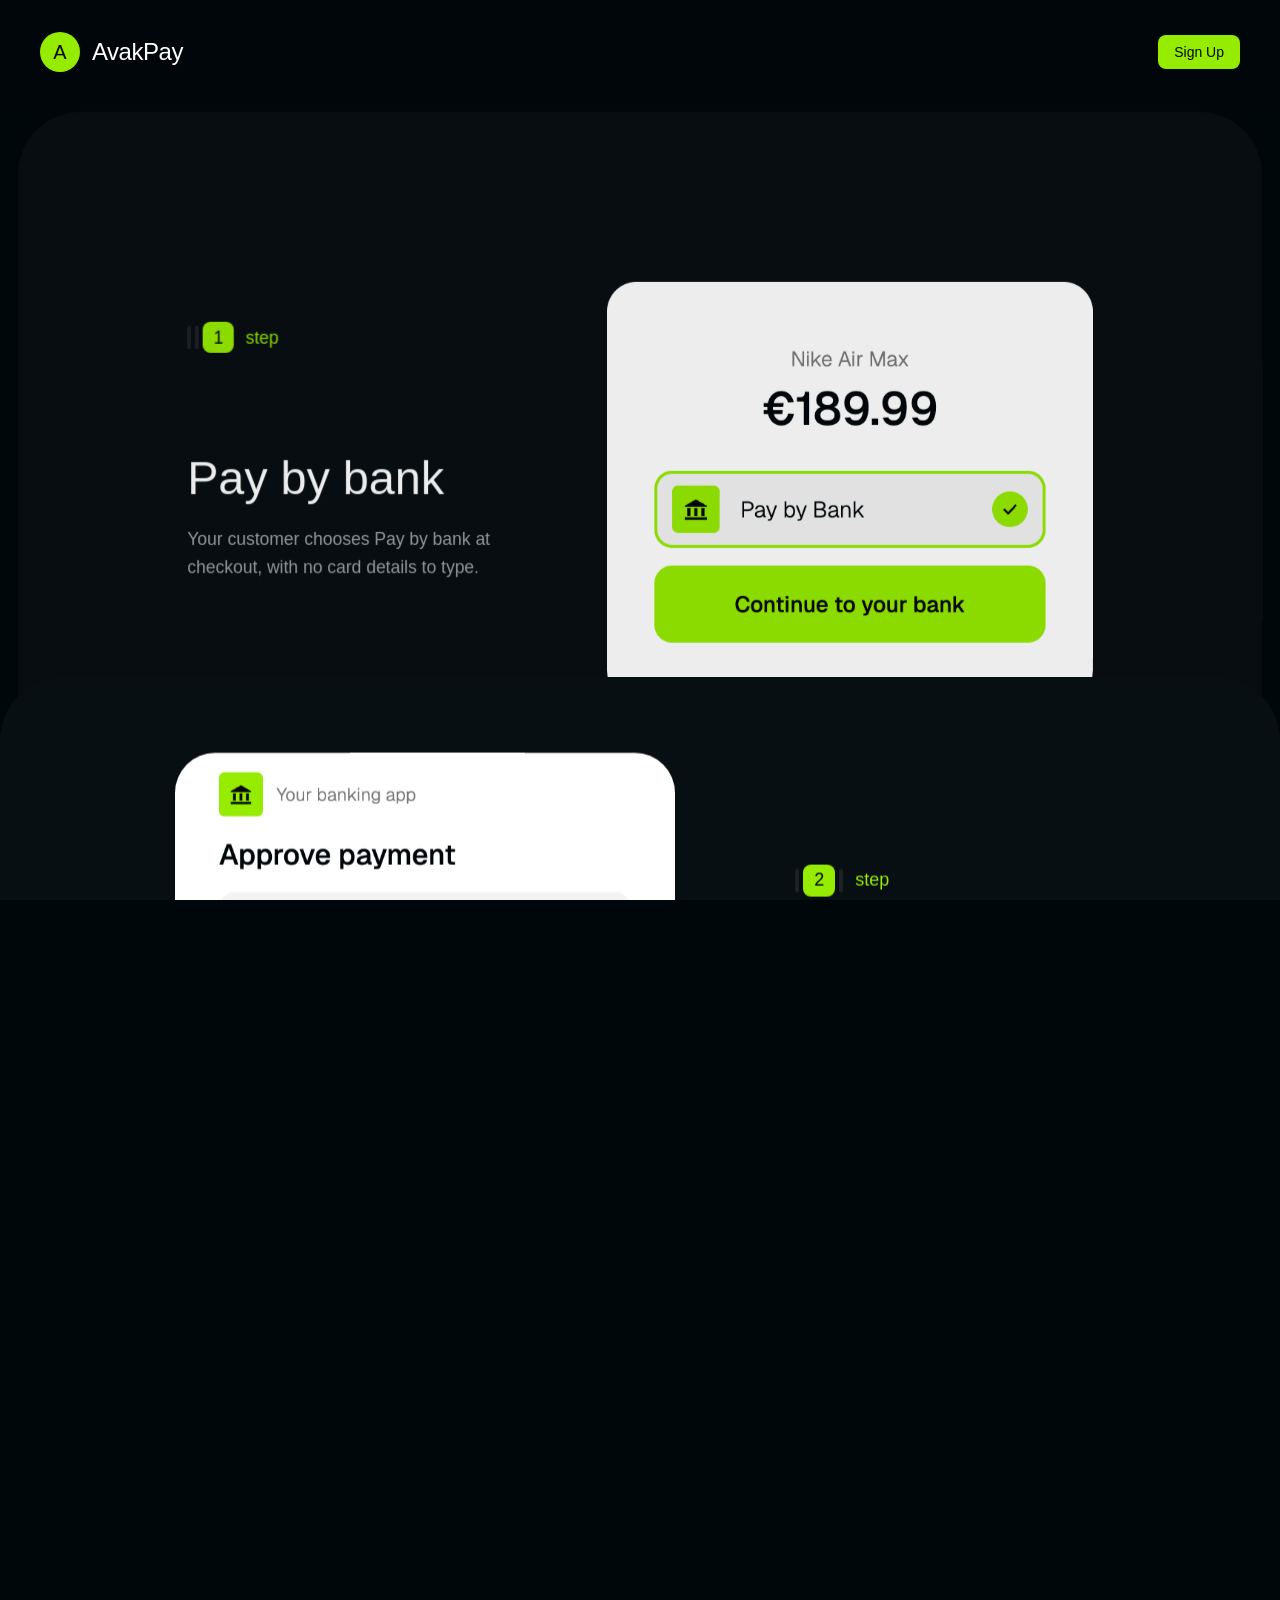
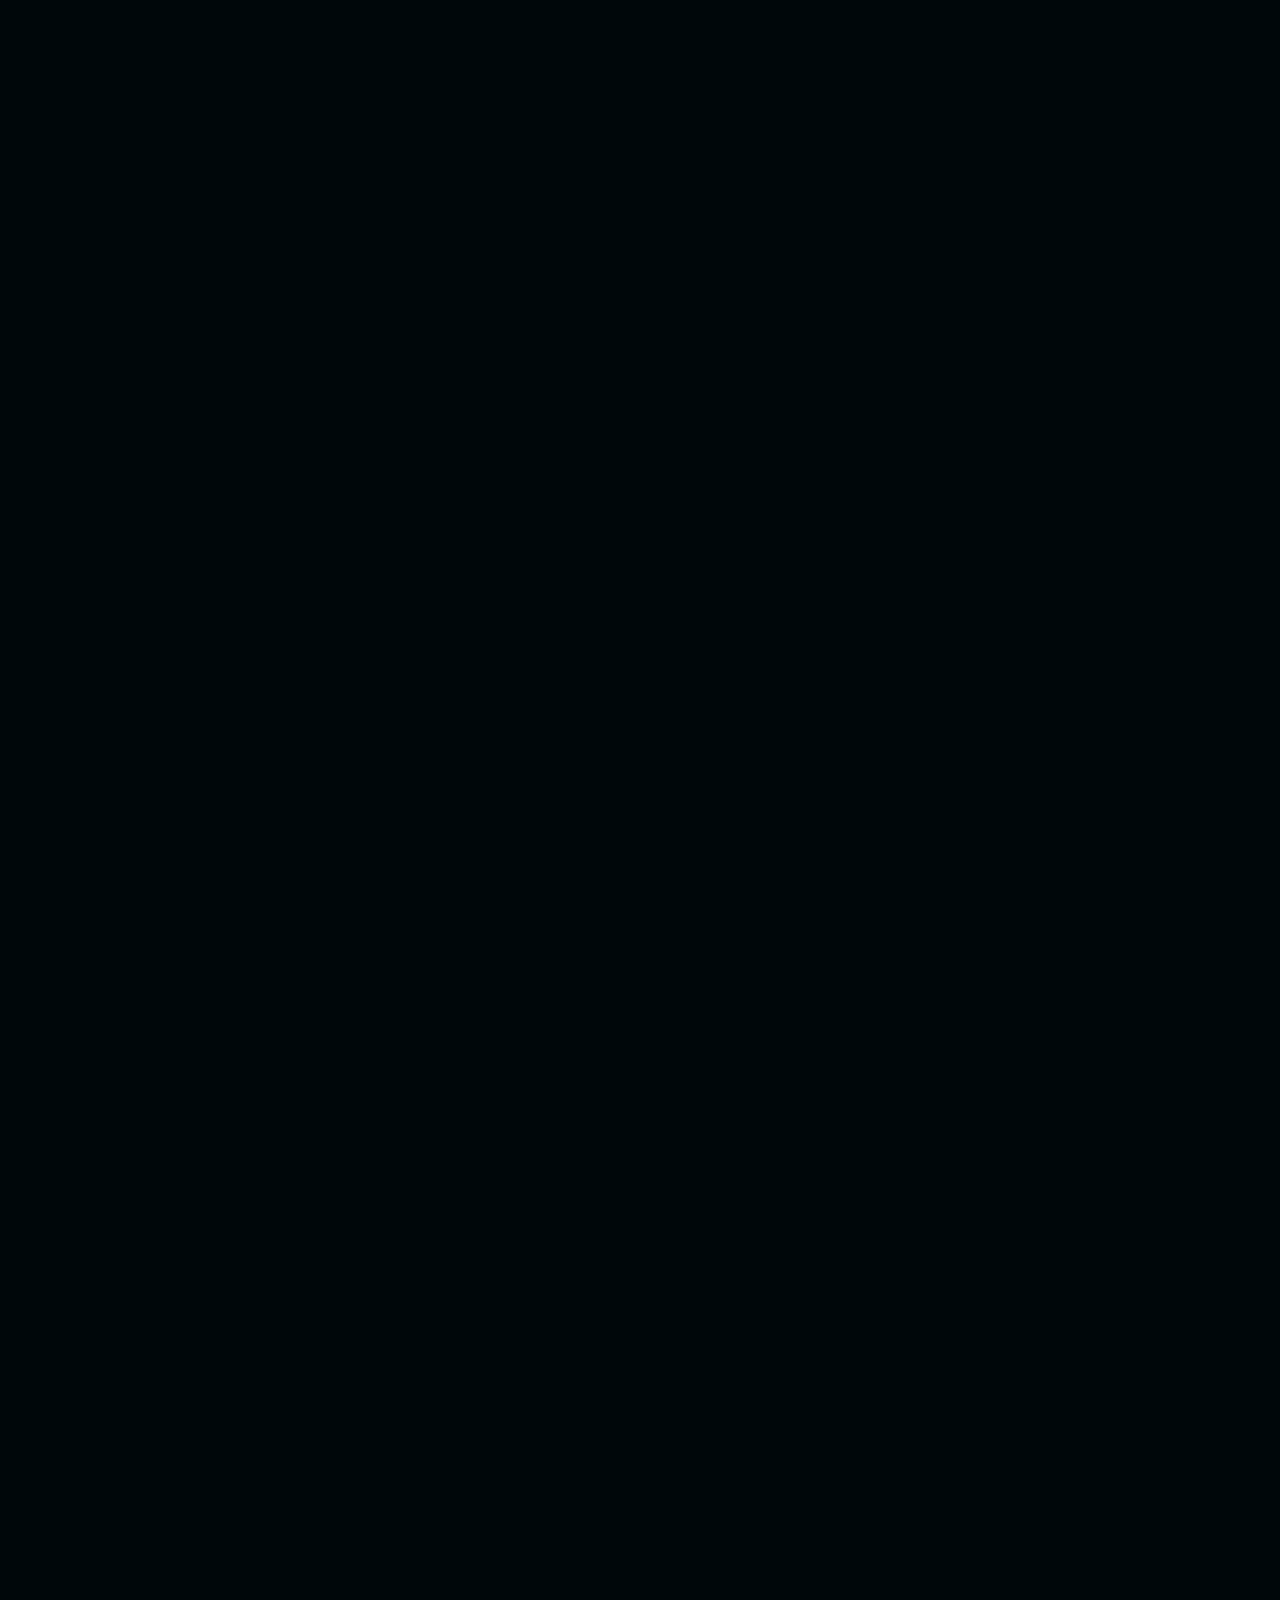
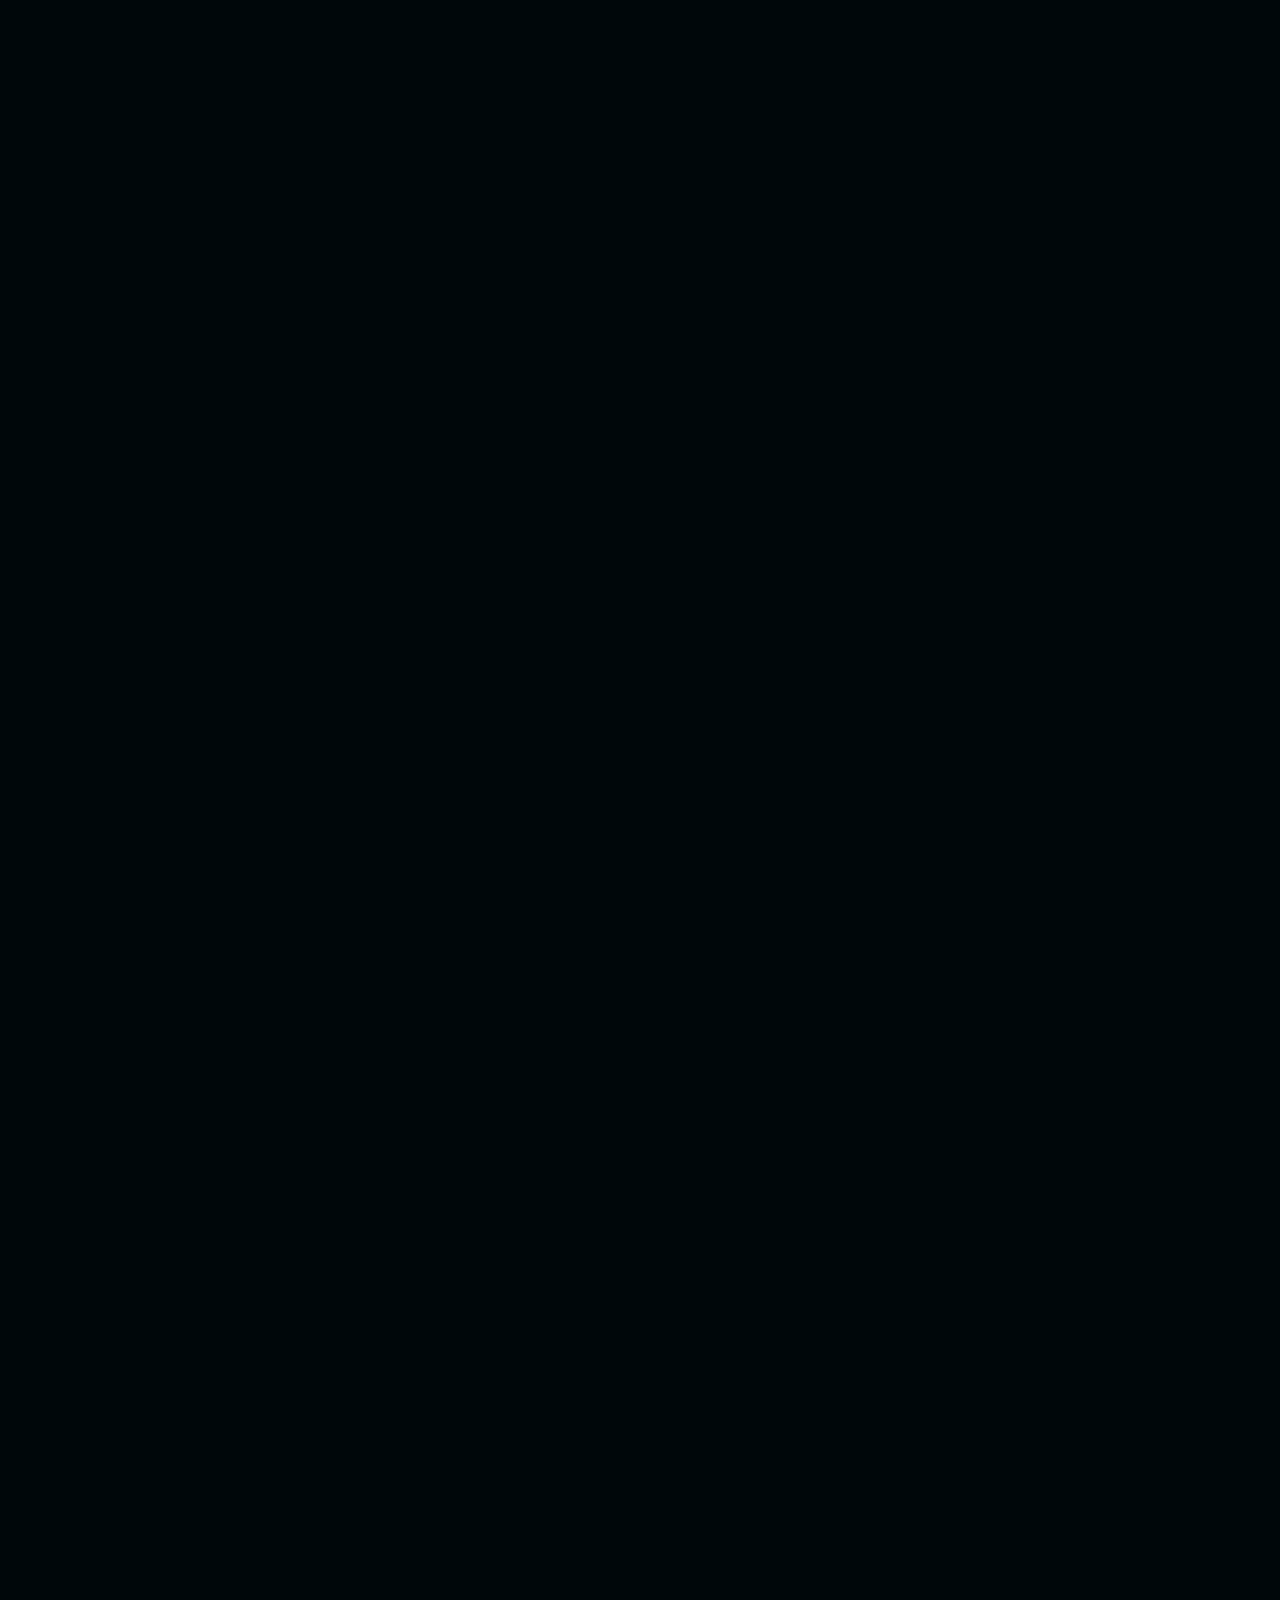
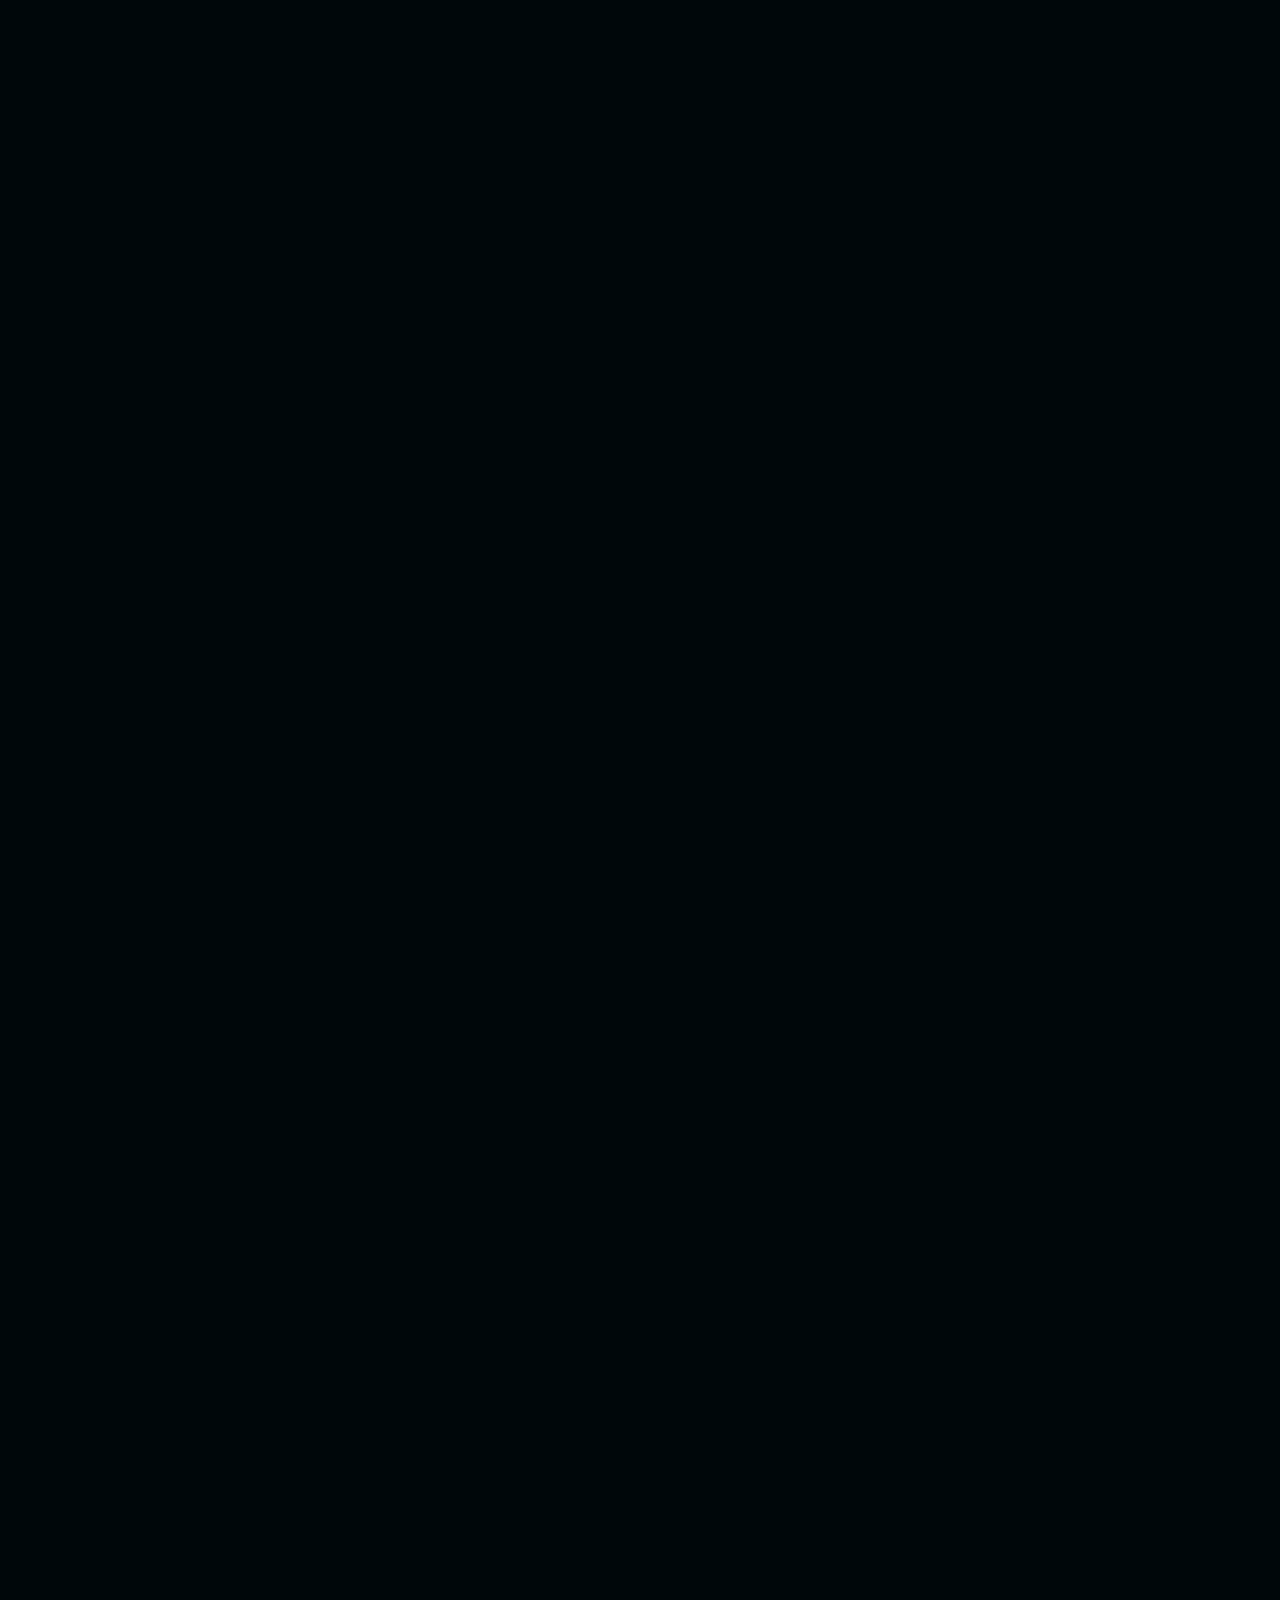
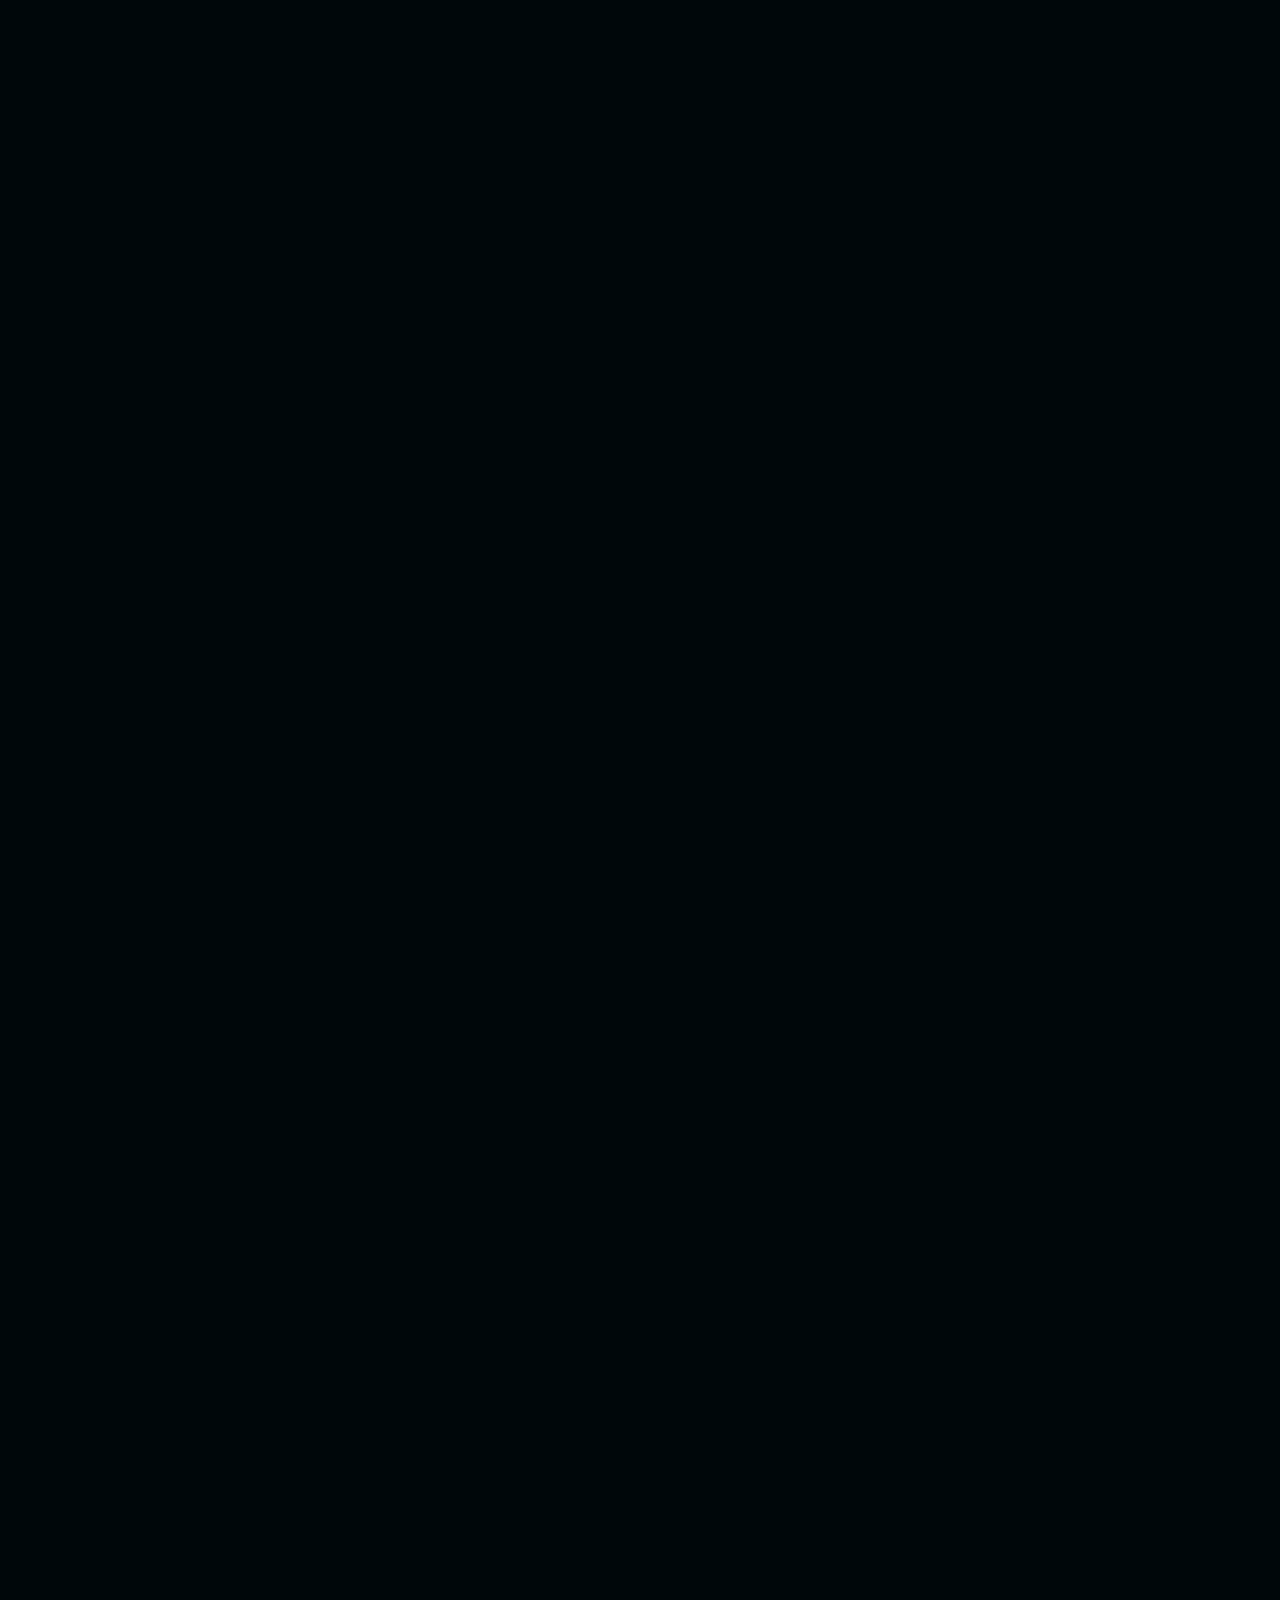
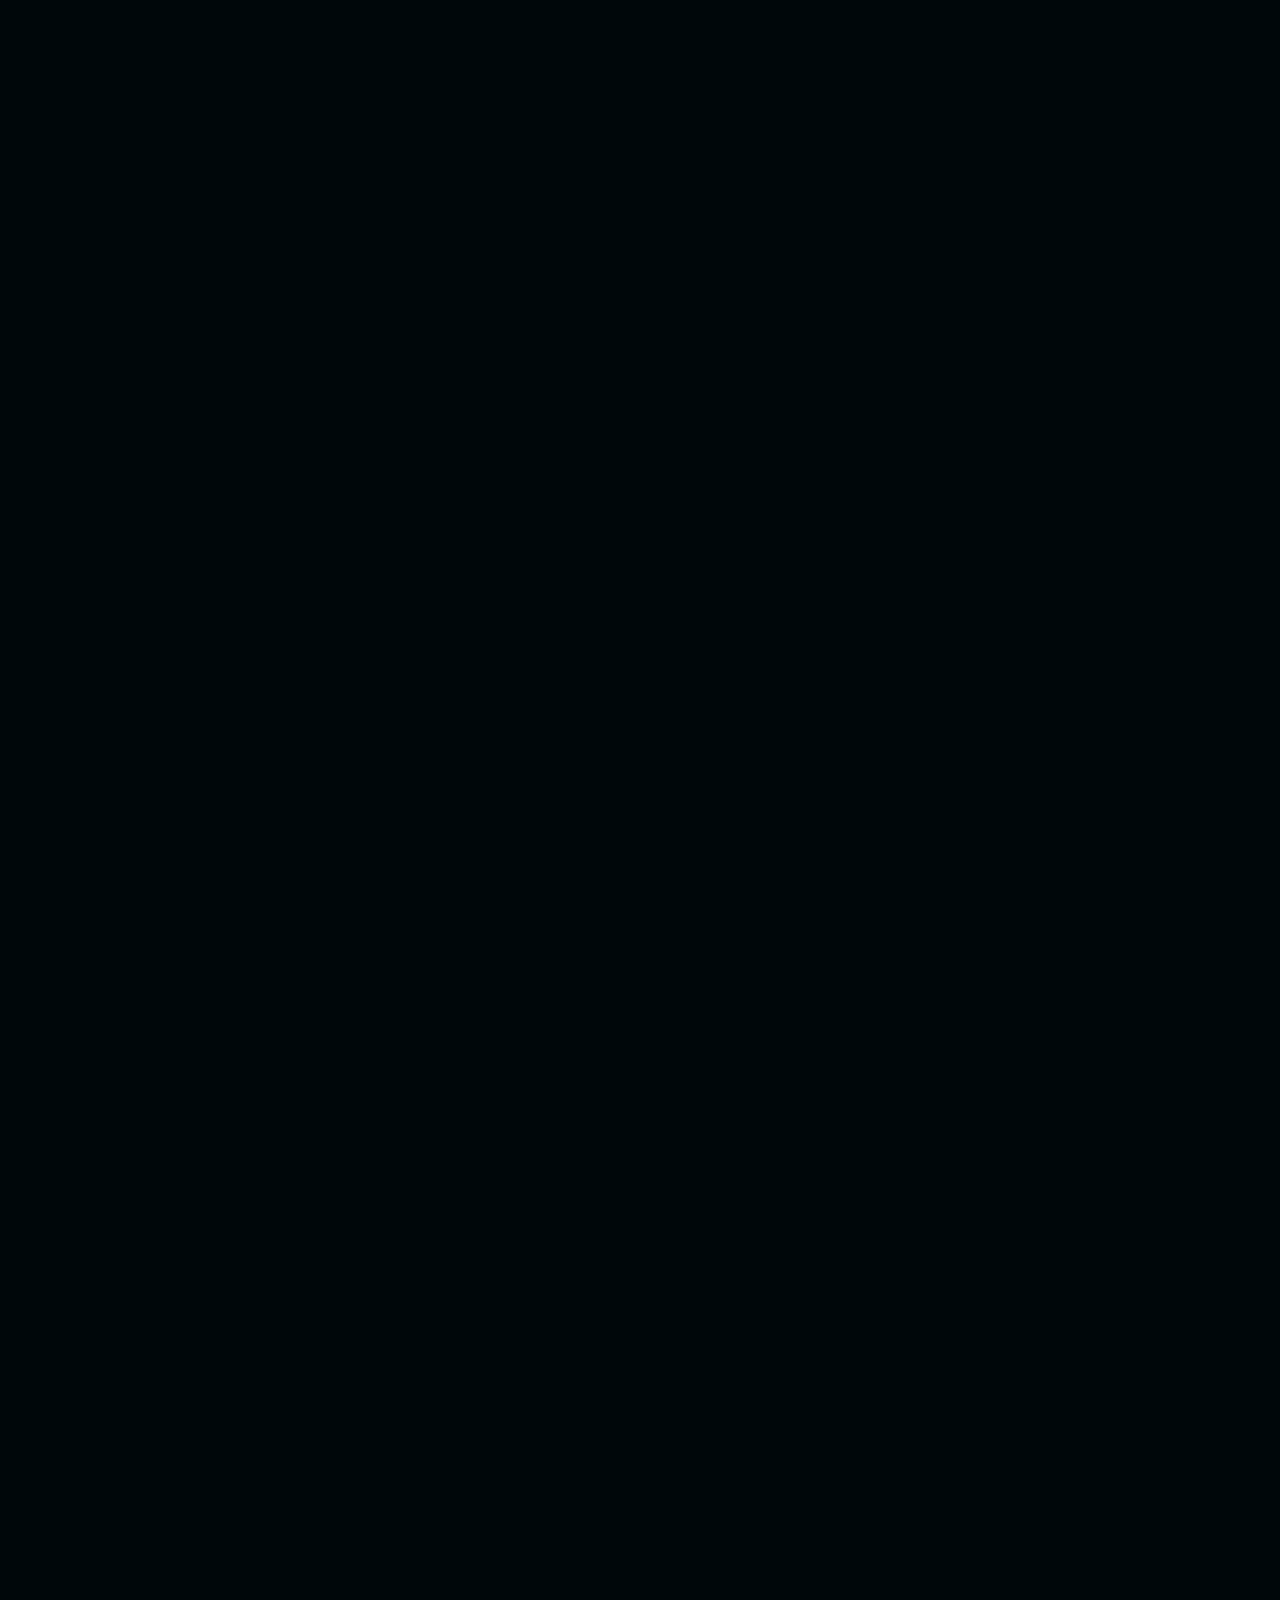
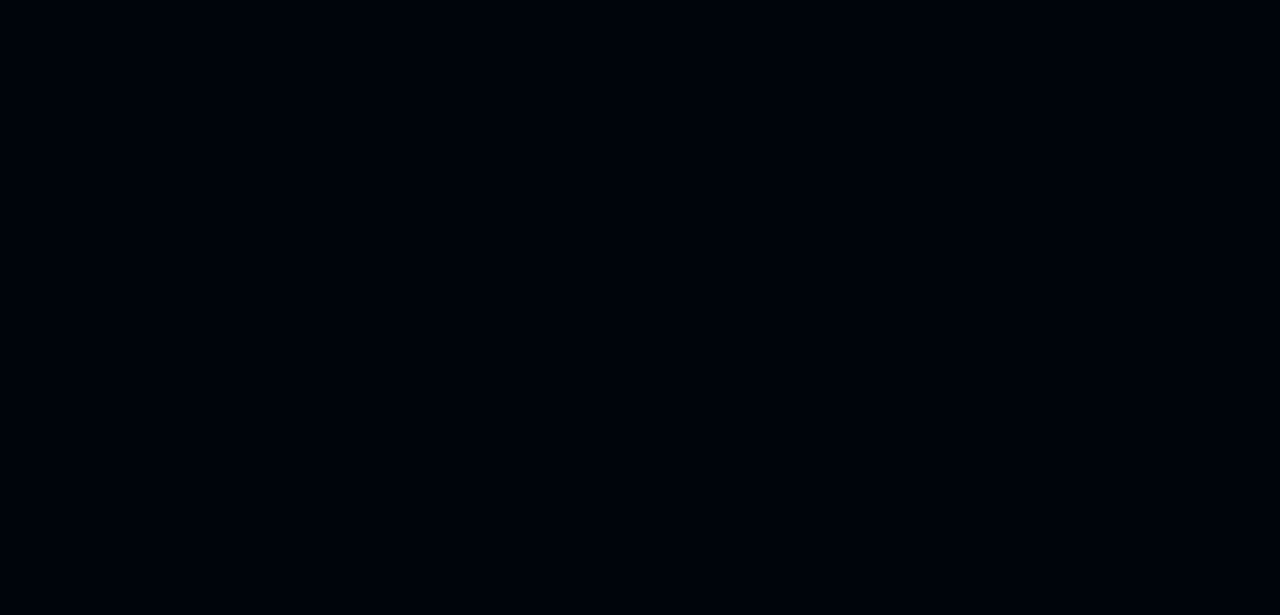
==== commit 2493b2e7: "chore: preview build 2026-10-29 Co-Authored-By: Claude Opus 5.5 <noreply@anthropic.com>" ====
--- a/index.html
+++ b/index.html
@@ -1,4 +1,4 @@
-<!DOCTYPE html><!-- Last Published: Wed Nov 19 2025 07:54:40 GMT+0000 (Coordinated Universal Time) --><html data-wf-domain="getmach.webflow.io" data-wf-page="68ca823967ef60d728e6e874" data-wf-site="68ca823867ef60d728e6e828" lang="en"><head><meta charset="utf-8"/><meta content="noindex" name="robots"/><link href="https://cdn.prod.website-files.com" rel="preconnect" crossorigin="anonymous"/><title>AvakPay — Open Banking for everything</title><meta content="Accept instant bank payments with AvakPay Open Banking: 350+ banks across the EEA and the UK, from 1% per transaction, live within 1 day." name="description"/><meta content="AvakPay — Open Banking for everything" property="og:title"/><meta content="Accept instant bank payments with AvakPay Open Banking: 350+ banks across the EEA and the UK, from 1% per transaction, live within 1 day." property="og:description"/><meta content="img/og-placeholder.svg" property="og:image"/><meta content="AvakPay — Open Banking for everything" name="twitter:title"/><meta content="Accept instant bank payments with AvakPay Open Banking: 350+ banks across the EEA and the UK, from 1% per transaction, live within 1 day." name="twitter:description"/><meta property="og:type" content="website"/><meta content="summary_large_image" name="twitter:card"/><meta content="width=device-width, initial-scale=1" name="viewport"/><link href="css/getmach.shared.7ab2ff2d6.min.css" rel="stylesheet" type="text/css"/><link href="css/additions.css" rel="stylesheet" type="text/css"/><style>html.w-mod-js:not(.w-mod-ix3) :is(.home-header_imgs-wrap, .flexible_heading, .home-header_text, .home-header_img-wrap, .step.is-1, .step.is-2, .num_active.is-1, .num_text.is-1, .step_text.is-1, .step_heading.is-1, .step_subheading.text_color_secondary.is-1, .num_active.is-2, .num_text.is-2, .step_text.is-2, .step_heading.is-2, .step_subheading.text_color_secondary.is-2, .num_active.is-3, .num_text.is-3, .step_text.is-3, .step_heading.is-3, .step_subheading.text_color_secondary.is-3, .hero_heading, .hero_subtitle > *, .hero_cta_wrap > *, .hero_video_wrap, .hero_img-1, .hero_img-2, .hero_img_wrap, .header, .numbers_heading, .sign_page, .paid_card_wrap.is-1, .paid_card_wrap.is-2, .paid_card_wrap.is-3, .geo_heading, .geo_subheading, .all-in-one_heading, .review_subtitle, .review_heading, .review_visual.is-1, .review_visual.is-2, .quaote_sign.is-1, .quaote_sign.is-2, .quote_text, .faq_subtitle, .faq_heading, .footer_heading, .cta_wrap > *, .faq_item) {visibility: hidden !important;}</style><script type="text/javascript">!function(o,c){var n=c.documentElement,t=" w-mod-";n.className+=t+"js",("ontouchstart"in o||o.DocumentTouch&&c instanceof DocumentTouch)&&(n.className+=t+"touch")}(window,document);</script><link href="img/favicon.svg" rel="shortcut icon" type="image/x-icon"/><link href="img/favicon.svg" rel="apple-touch-icon"/><script src="js/finsweetcomponentsconfig-1.0.0.js" type="module" async="" siteId="68ca823867ef60d728e6e828" finsweet="components"></script></head><body data-w-id="68ca823967ef60d728e6e879"><div class="ap-mockup-banner">Draft preview, not a live site</div><div class="header"><a aria-label="Back to home button" href="index.html" aria-current="page" class="brand w-inline-block w--current"><span class="ap-mark" aria-hidden="true">A</span><span class="ap-wordmark">AvakPay</span></a><div class="header_cta_wrap"><a href="#" class="button secondary is-hidden w-inline-block"><div>Contact Us</div></a><a href="get-started.html" class="button w-inline-block"><div>Sign Up</div></a></div></div><div id="smooth-wrapper" class="main_wrapper"><div id="smooth-content" class="sections_wrapper"><section data-speed="1" class="hero"><div class="hero_content_wrap"><div class="w-layout-vflex hero_title_wrap"><h1 class="hero_heading">Open Banking <span class="nowrap">for everything</span></h1><p class="hero_subtitle"><span class="hero_subtitle_1">Pay by bank.</span> <span class="hero_subtitle_2">Approve in your app.</span> <span class="hero_subtitle_3">Get paid instantly.</span></p></div><div class="hero_cta_wrap"><a href="get-started.html" class="button large w-inline-block"><div>Speak to Sales</div></a><a href="#" class="button large-secondary is-hidden w-inline-block"><div>Get Started</div></a></div></div><div class="hero_img_wrap"><img src="img/ap-received-hero.png" loading="lazy" width="240" data-speed="0.95" alt="AvakPay payment received confirmation" class="hero_img-1"/><div class="hero_video_wrap"><div data-poster-url="https://cdn.prod.website-files.com/68ca823867ef60d728e6e828%2F68cae3a68c6b5e4df8d27368_getmach_video_hero-poster-00001.jpg" data-video-urls="https://cdn.prod.website-files.com/68ca823867ef60d728e6e828%2F68cae3a68c6b5e4df8d27368_getmach_video_hero-transcode.mp4,https://cdn.prod.website-files.com/68ca823867ef60d728e6e828%2F68cae3a68c6b5e4df8d27368_getmach_video_hero-transcode.webm" data-autoplay="true" data-loop="true" data-wf-ignore="true" class="hero_video w-background-video w-background-video-atom"><video id="f7b33443-0714-7ff3-45ac-f9fa6236e665-video" autoplay="" loop="" style="background-image:url(&quot;https://cdn.prod.website-files.com/68ca823867ef60d728e6e828%2F68cae3a68c6b5e4df8d27368_getmach_video_hero-poster-00001.jpg&quot;)" muted="" playsinline="" data-wf-ignore="true" data-object-fit="cover"><source src="https://cdn.prod.website-files.com/68ca823867ef60d728e6e828%2F68cae3a68c6b5e4df8d27368_getmach_video_hero-transcode.mp4" data-wf-ignore="true"/><source src="https://cdn.prod.website-files.com/68ca823867ef60d728e6e828%2F68cae3a68c6b5e4df8d27368_getmach_video_hero-transcode.webm" data-wf-ignore="true"/></video></div></div><img src="img/ap-payin-hero.png" loading="lazy" width="232" data-speed="1.05" alt="AvakPay checkout with bank selection" class="hero_img-2"/></div></section><section class="how-it-works"><div class="steps_wrap"><div class="step is-1"><div class="step_content"><div class="step_number"><div class="w-layout-vflex num_wrap"><div class="num_line"></div><div class="num_line"></div><div class="num_active is-1"><div class="num_text_wrap"><div class="num_text is-1">1</div></div></div></div><div role="group" aria-label="First step" class="step_text is-1">step</div></div><div class="step_title_subtitle"><h2 class="step_heading is-1">Pay by bank</h2><p role="group" aria-label="Your customer chooses Pay by bank at checkout, with no card details to type." class="step_subheading text_color_secondary is-1">Your customer chooses Pay by bank at checkout, with no card details to type.</p></div></div><div data-speed="0.95" class="step_visual_wrap"><img src="img/ap-checkout-step1.png" loading="lazy" data-speed="0.9" alt="Customer chooses Pay by bank at checkout" class="step_packshot"/><img src="https://cdn.prod.website-files.com/68ca823867ef60d728e6e828/68d38d28e565cbdb40afbed7_step-one-bg.png" loading="lazy" sizes="(max-width: 1000px) 100vw, 1000px" srcset="https://cdn.prod.website-files.com/68ca823867ef60d728e6e828/68d38d28e565cbdb40afbed7_step-one-bg-p-500.png 500w, https://cdn.prod.website-files.com/68ca823867ef60d728e6e828/68d38d28e565cbdb40afbed7_step-one-bg-p-800.png 800w, https://cdn.prod.website-files.com/68ca823867ef60d728e6e828/68d38d28e565cbdb40afbed7_step-one-bg.png 1000w" alt=""/></div></div><div class="step is-2"><div data-speed="0.95" class="step_visual_wrap"><img src="img/ap-approve-step2.png" loading="lazy" data-speed="0.9" alt="Customer approves the payment in their banking app" class="step_packshot is-2"/><img src="https://cdn.prod.website-files.com/68ca823867ef60d728e6e828/68d3900f3e915745ae7dbc36_step-two-bg.png" loading="lazy" sizes="(max-width: 1000px) 100vw, 1000px" srcset="https://cdn.prod.website-files.com/68ca823867ef60d728e6e828/68d3900f3e915745ae7dbc36_step-two-bg-p-500.png 500w, https://cdn.prod.website-files.com/68ca823867ef60d728e6e828/68d3900f3e915745ae7dbc36_step-two-bg-p-800.png 800w, https://cdn.prod.website-files.com/68ca823867ef60d728e6e828/68d3900f3e915745ae7dbc36_step-two-bg.png 1000w" alt=""/></div><div class="step_content"><div class="step_number"><div class="w-layout-vflex num_wrap"><div class="num_line"></div><div class="num_active is-2"><div class="num_text_wrap"><div class="num_text is-2">2</div></div></div><div class="num_line"></div></div><div role="group" aria-label="Second step" class="step_text is-2">step</div></div><div class="step_title_subtitle"><h2 class="step_heading is-2">Approve in the app</h2><p role="group" aria-label="They pick their bank and approve the payment in their own banking app." class="step_subheading text_color_secondary is-2">They pick their bank and approve the payment in their own banking app.</p></div></div></div><div class="step is-3"><div class="step_content"><div class="step_number"><div class="w-layout-vflex num_wrap"><div class="num_active is-3"><div class="num_text_wrap"><div class="num_text is-3">3</div></div></div><div class="num_line"></div><div class="num_line"></div></div><div role="group" aria-label="Third step" class="step_text is-3">step</div></div><div class="step_title_subtitle"><h2 class="step_heading is-3">Get paid instantly</h2><p role="group" aria-label="The money lands in your AvakPay balance instantly, ready to withdraw." class="step_subheading text_color_secondary is-3">The money lands in your AvakPay balance instantly, ready to withdraw.</p></div></div><div data-speed="0.95" class="step_3_visual"><img src="img/ap-received-step.png" loading="lazy" data-speed="0.9" alt="AvakPay payment received instantly" class="step_packshot is-3"/><img src="https://cdn.prod.website-files.com/68ca823867ef60d728e6e828/68d390eabca62406c774221a_step-three-bg.avif" loading="lazy" sizes="(max-width: 1404px) 100vw, 1404px" srcset="https://cdn.prod.website-files.com/68ca823867ef60d728e6e828/68d390eabca62406c774221a_step-three-bg-p-500.avif 500w, https://cdn.prod.website-files.com/68ca823867ef60d728e6e828/68d390eabca62406c774221a_step-three-bg-p-800.avif 800w, https://cdn.prod.website-files.com/68ca823867ef60d728e6e828/68d390eabca62406c774221a_step-three-bg.avif 1404w" alt="" class="step_3_bg"/></div></div></div></section><section class="flexible_for_any_business"><div class="padding-global z-index-2"><div class="home-header_component"><h1 class="flexible_heading">Flexible <br/>for any business</h1><div class="spacer-custom-1"></div><p role="group" aria-label="Works for one-time payments, subscriptions, or custom amounts — adapt it to your business." class="home-header_text text_color_secondary">Works for one-time payments, subscriptions, or custom amounts — adapt it to your business.</p><div class="spacer-custom-2"></div><a href="get-started.html" class="button large w-inline-block"><div>Speak to Sales</div></a></div></div><div class="home-header_imgs-wrapper"><div class="home-header_imgs-wrap"><div class="home-header_img-wrap _1"><img sizes="(max-width: 640px) 100vw, 640px" srcset="https://cdn.prod.website-files.com/68ca823867ef60d728e6e828/691c78a2a04ac3bf668e2988_getmach-payment-links-for%20sneakers-p-500.avif 500w, https://cdn.prod.website-files.com/68ca823867ef60d728e6e828/691c78a2a04ac3bf668e2988_getmach-payment-links-for%20sneakers.avif 640w" alt="Pair of white Nike Air sneakers hanging by their laces on a blue metal fence." src="https://cdn.prod.website-files.com/68ca823867ef60d728e6e828/691c78a2a04ac3bf668e2988_getmach-payment-links-for%20sneakers.avif" loading="lazy" class="home-header_img"/></div><div class="home-header_img-wrap _2"><img sizes="(max-width: 640px) 100vw, 640px" srcset="https://cdn.prod.website-files.com/68ca823867ef60d728e6e828/68d28f27138c80a377ccf378_e809d2e8b71443ce9c068f4db7f2c2a8_Close-Up%20Knitwear%20Duo-p-500.avif 500w, https://cdn.prod.website-files.com/68ca823867ef60d728e6e828/68d28f27138c80a377ccf378_e809d2e8b71443ce9c068f4db7f2c2a8_Close-Up%20Knitwear%20Duo.avif 640w" alt="Photo of exclusive drink bottles." src="https://cdn.prod.website-files.com/68ca823867ef60d728e6e828/68d28f27138c80a377ccf378_e809d2e8b71443ce9c068f4db7f2c2a8_Close-Up%20Knitwear%20Duo.avif" loading="lazy" class="home-header_img"/></div><div class="home-header_img-wrap _3"><img loading="lazy" src="https://cdn.prod.website-files.com/68ca823867ef60d728e6e828/68d291e2ea536c9556bbdc1c_ac88fe9d1d1d67130979cd741cc35d06_rotating_img_1.avif" alt="Photo of woman bag" class="home-header_img"/></div><div class="home-header_img-wrap _4"><img sizes="(max-width: 640px) 100vw, 640px" srcset="https://cdn.prod.website-files.com/68ca823867ef60d728e6e828/68d28f27138c80a377ccf374_305da9e65325b2dfcf26aabebc2b5a2a_Smartwatch%20Close-Up%20%281%29-p-500.avif 500w, https://cdn.prod.website-files.com/68ca823867ef60d728e6e828/68d28f27138c80a377ccf374_305da9e65325b2dfcf26aabebc2b5a2a_Smartwatch%20Close-Up%20%281%29.avif 640w" alt="Photo of luxury parfume." src="https://cdn.prod.website-files.com/68ca823867ef60d728e6e828/68d28f27138c80a377ccf374_305da9e65325b2dfcf26aabebc2b5a2a_Smartwatch%20Close-Up%20%281%29.avif" loading="lazy" class="home-header_img"/></div><div class="home-header_img-wrap _5"><img loading="lazy" src="https://cdn.prod.website-files.com/68ca823867ef60d728e6e828/68d28f27138c80a377ccf380_a1e7c197dd5b99e7cc91303a69a542d8_AI%20Shopping%20Bag%20on%20Turf.avif" alt="Photo of exclusive bike." class="home-header_img"/></div><div class="home-header_img-wrap _6"><img sizes="(max-width: 640px) 100vw, 640px" srcset="https://cdn.prod.website-files.com/68ca823867ef60d728e6e828/68d28f27138c80a377ccf36e_1b4ac436ceae79ba45e8b6f34b77bd87_Image002-1170x780-p-500.avif 500w, https://cdn.prod.website-files.com/68ca823867ef60d728e6e828/68d28f27138c80a377ccf36e_1b4ac436ceae79ba45e8b6f34b77bd87_Image002-1170x780.avif 640w" alt="Photo of handmade ceramics item." src="https://cdn.prod.website-files.com/68ca823867ef60d728e6e828/68d28f27138c80a377ccf36e_1b4ac436ceae79ba45e8b6f34b77bd87_Image002-1170x780.avif" loading="lazy" class="home-header_img"/></div><div class="home-header_img-wrap _7"><img loading="lazy" src="https://cdn.prod.website-files.com/68ca823867ef60d728e6e828/68d28f27138c80a377ccf34e_21bf148cbf072a1a519695954cd700d5_Close-up%20of%20Person%20in%20Gray%20Puffer%20Jacket.avif" alt="Photo of luxury watches." class="home-header_img"/></div><div class="home-header_img-wrap _8"><img sizes="(max-width: 640px) 100vw, 640px" srcset="https://cdn.prod.website-files.com/68ca823867ef60d728e6e828/68d28f27138c80a377ccf366_1275fb3ea44fc16241211c9eb8fa56bc_Dynamic%20Motion%20Blur-p-500.avif 500w, https://cdn.prod.website-files.com/68ca823867ef60d728e6e828/68d28f27138c80a377ccf366_1275fb3ea44fc16241211c9eb8fa56bc_Dynamic%20Motion%20Blur.avif 640w" alt="Photo of exclusive jewelry." src="https://cdn.prod.website-files.com/68ca823867ef60d728e6e828/68d28f27138c80a377ccf366_1275fb3ea44fc16241211c9eb8fa56bc_Dynamic%20Motion%20Blur.avif" loading="lazy" class="home-header_img"/></div></div></div></section><section class="fact"><div class="padding-global z-index-2"><div class="number_wrap"><div class="w-layout-vflex flex-block-2"><div class="code-embed w-embed"><style>
+<!DOCTYPE html><!-- Last Published: Wed Nov 19 2025 07:54:40 GMT+0000 (Coordinated Universal Time) --><html data-wf-domain="getmach.webflow.io" data-wf-page="68ca823967ef60d728e6e874" data-wf-site="68ca823867ef60d728e6e828" lang="en"><head><meta charset="utf-8"/><meta content="noindex" name="robots"/><link href="https://cdn.prod.website-files.com" rel="preconnect" crossorigin="anonymous"/><title>AvakPay — Open Banking for everything</title><meta content="Accept instant bank payments with AvakPay Open Banking: 350+ banks across the EEA and the UK, from 1% per transaction, live within 1 day." name="description"/><meta content="AvakPay — Open Banking for everything" property="og:title"/><meta content="Accept instant bank payments with AvakPay Open Banking: 350+ banks across the EEA and the UK, from 1% per transaction, live within 1 day." property="og:description"/><meta content="img/og-placeholder.svg" property="og:image"/><meta content="AvakPay — Open Banking for everything" name="twitter:title"/><meta content="Accept instant bank payments with AvakPay Open Banking: 350+ banks across the EEA and the UK, from 1% per transaction, live within 1 day." name="twitter:description"/><meta property="og:type" content="website"/><meta content="summary_large_image" name="twitter:card"/><meta content="width=device-width, initial-scale=1" name="viewport"/><link href="css/getmach.shared.7ab2ff2d6.min.css" rel="stylesheet" type="text/css"/><link href="css/additions.css" rel="stylesheet" type="text/css"/><style>html.w-mod-js:not(.w-mod-ix3) :is(.home-header_imgs-wrap, .flexible_heading, .home-header_text, .home-header_img-wrap, .step.is-1, .step.is-2, .num_active.is-1, .num_text.is-1, .step_text.is-1, .step_heading.is-1, .step_subheading.text_color_secondary.is-1, .num_active.is-2, .num_text.is-2, .step_text.is-2, .step_heading.is-2, .step_subheading.text_color_secondary.is-2, .num_active.is-3, .num_text.is-3, .step_text.is-3, .step_heading.is-3, .step_subheading.text_color_secondary.is-3, .hero_heading, .hero_subtitle > *, .hero_cta_wrap > *, .hero_video_wrap, .hero_img-1, .hero_img-2, .hero_img_wrap, .header, .numbers_heading, .sign_page, .paid_card_wrap.is-1, .paid_card_wrap.is-2, .paid_card_wrap.is-3, .geo_heading, .geo_subheading, .all-in-one_heading, .review_subtitle, .review_heading, .review_visual.is-1, .review_visual.is-2, .quaote_sign.is-1, .quaote_sign.is-2, .quote_text, .faq_subtitle, .faq_heading, .footer_heading, .cta_wrap > *, .faq_item) {visibility: hidden !important;}</style><script type="text/javascript">!function(o,c){var n=c.documentElement,t=" w-mod-";n.className+=t+"js",("ontouchstart"in o||o.DocumentTouch&&c instanceof DocumentTouch)&&(n.className+=t+"touch")}(window,document);</script><link href="img/favicon.svg" rel="shortcut icon" type="image/x-icon"/><link href="img/favicon.svg" rel="apple-touch-icon"/><script src="js/finsweetcomponentsconfig-1.0.0.js" type="module" async="" siteId="68ca823867ef60d728e6e828" finsweet="components"></script></head><body data-w-id="68ca823967ef60d728e6e879"><div class="header"><a aria-label="Back to home button" href="index.html" aria-current="page" class="brand w-inline-block w--current"><span class="ap-mark" aria-hidden="true">A</span><span class="ap-wordmark">AvakPay</span></a><div class="header_cta_wrap"><a href="#" class="button secondary is-hidden w-inline-block"><div>Contact Us</div></a><a href="get-started.html" class="button w-inline-block"><div>Sign Up</div></a></div></div><div id="smooth-wrapper" class="main_wrapper"><div id="smooth-content" class="sections_wrapper"><section data-speed="1" class="hero"><div class="hero_content_wrap"><div class="w-layout-vflex hero_title_wrap"><h1 class="hero_heading">Open Banking <span class="nowrap">for everything</span></h1><p class="hero_subtitle"><span class="hero_subtitle_1">Pay by bank.</span> <span class="hero_subtitle_2">Approve in your app.</span> <span class="hero_subtitle_3">Get paid instantly.</span></p></div><div class="hero_cta_wrap"><a href="get-started.html" class="button large w-inline-block"><div>Speak to Sales</div></a><a href="#" class="button large-secondary is-hidden w-inline-block"><div>Get Started</div></a></div></div><div class="hero_img_wrap"><img src="img/ap-received-hero.png" loading="lazy" width="240" data-speed="0.95" alt="AvakPay payment received confirmation" class="hero_img-1"/><div class="hero_video_wrap"><div data-poster-url="https://cdn.prod.website-files.com/68ca823867ef60d728e6e828%2F68cae3a68c6b5e4df8d27368_getmach_video_hero-poster-00001.jpg" data-video-urls="https://cdn.prod.website-files.com/68ca823867ef60d728e6e828%2F68cae3a68c6b5e4df8d27368_getmach_video_hero-transcode.mp4,https://cdn.prod.website-files.com/68ca823867ef60d728e6e828%2F68cae3a68c6b5e4df8d27368_getmach_video_hero-transcode.webm" data-autoplay="true" data-loop="true" data-wf-ignore="true" class="hero_video w-background-video w-background-video-atom"><video id="f7b33443-0714-7ff3-45ac-f9fa6236e665-video" autoplay="" loop="" style="background-image:url(&quot;https://cdn.prod.website-files.com/68ca823867ef60d728e6e828%2F68cae3a68c6b5e4df8d27368_getmach_video_hero-poster-00001.jpg&quot;)" muted="" playsinline="" data-wf-ignore="true" data-object-fit="cover"><source src="https://cdn.prod.website-files.com/68ca823867ef60d728e6e828%2F68cae3a68c6b5e4df8d27368_getmach_video_hero-transcode.mp4" data-wf-ignore="true"/><source src="https://cdn.prod.website-files.com/68ca823867ef60d728e6e828%2F68cae3a68c6b5e4df8d27368_getmach_video_hero-transcode.webm" data-wf-ignore="true"/></video></div></div><img src="img/ap-payin-hero.png" loading="lazy" width="232" data-speed="1.05" alt="AvakPay checkout with bank selection" class="hero_img-2"/></div></section><section class="how-it-works"><div class="steps_wrap"><div class="step is-1"><div class="step_content"><div class="step_number"><div class="w-layout-vflex num_wrap"><div class="num_line"></div><div class="num_line"></div><div class="num_active is-1"><div class="num_text_wrap"><div class="num_text is-1">1</div></div></div></div><div role="group" aria-label="First step" class="step_text is-1">step</div></div><div class="step_title_subtitle"><h2 class="step_heading is-1">Pay by bank</h2><p role="group" aria-label="Your customer chooses Pay by bank at checkout, with no card details to type." class="step_subheading text_color_secondary is-1">Your customer chooses Pay by bank at checkout, with no card details to type.</p></div></div><div data-speed="0.95" class="step_visual_wrap"><img src="img/ap-checkout-step1.png" loading="lazy" data-speed="0.9" alt="Customer chooses Pay by bank at checkout" class="step_packshot"/><img src="https://cdn.prod.website-files.com/68ca823867ef60d728e6e828/68d38d28e565cbdb40afbed7_step-one-bg.png" loading="lazy" sizes="(max-width: 1000px) 100vw, 1000px" srcset="https://cdn.prod.website-files.com/68ca823867ef60d728e6e828/68d38d28e565cbdb40afbed7_step-one-bg-p-500.png 500w, https://cdn.prod.website-files.com/68ca823867ef60d728e6e828/68d38d28e565cbdb40afbed7_step-one-bg-p-800.png 800w, https://cdn.prod.website-files.com/68ca823867ef60d728e6e828/68d38d28e565cbdb40afbed7_step-one-bg.png 1000w" alt=""/></div></div><div class="step is-2"><div data-speed="0.95" class="step_visual_wrap"><img src="img/ap-approve-step2.png" loading="lazy" data-speed="0.9" alt="Customer approves the payment in their banking app" class="step_packshot is-2"/><img src="https://cdn.prod.website-files.com/68ca823867ef60d728e6e828/68d3900f3e915745ae7dbc36_step-two-bg.png" loading="lazy" sizes="(max-width: 1000px) 100vw, 1000px" srcset="https://cdn.prod.website-files.com/68ca823867ef60d728e6e828/68d3900f3e915745ae7dbc36_step-two-bg-p-500.png 500w, https://cdn.prod.website-files.com/68ca823867ef60d728e6e828/68d3900f3e915745ae7dbc36_step-two-bg-p-800.png 800w, https://cdn.prod.website-files.com/68ca823867ef60d728e6e828/68d3900f3e915745ae7dbc36_step-two-bg.png 1000w" alt=""/></div><div class="step_content"><div class="step_number"><div class="w-layout-vflex num_wrap"><div class="num_line"></div><div class="num_active is-2"><div class="num_text_wrap"><div class="num_text is-2">2</div></div></div><div class="num_line"></div></div><div role="group" aria-label="Second step" class="step_text is-2">step</div></div><div class="step_title_subtitle"><h2 class="step_heading is-2">Approve in the app</h2><p role="group" aria-label="They pick their bank and approve the payment in their own banking app." class="step_subheading text_color_secondary is-2">They pick their bank and approve the payment in their own banking app.</p></div></div></div><div class="step is-3"><div class="step_content"><div class="step_number"><div class="w-layout-vflex num_wrap"><div class="num_active is-3"><div class="num_text_wrap"><div class="num_text is-3">3</div></div></div><div class="num_line"></div><div class="num_line"></div></div><div role="group" aria-label="Third step" class="step_text is-3">step</div></div><div class="step_title_subtitle"><h2 class="step_heading is-3">Get paid instantly</h2><p role="group" aria-label="The money lands in your AvakPay balance instantly, ready to withdraw." class="step_subheading text_color_secondary is-3">The money lands in your AvakPay balance instantly, ready to withdraw.</p></div></div><div data-speed="0.95" class="step_3_visual"><img src="img/ap-received-step.png" loading="lazy" data-speed="0.9" alt="AvakPay payment received instantly" class="step_packshot is-3"/><img src="https://cdn.prod.website-files.com/68ca823867ef60d728e6e828/68d390eabca62406c774221a_step-three-bg.avif" loading="lazy" sizes="(max-width: 1404px) 100vw, 1404px" srcset="https://cdn.prod.website-files.com/68ca823867ef60d728e6e828/68d390eabca62406c774221a_step-three-bg-p-500.avif 500w, https://cdn.prod.website-files.com/68ca823867ef60d728e6e828/68d390eabca62406c774221a_step-three-bg-p-800.avif 800w, https://cdn.prod.website-files.com/68ca823867ef60d728e6e828/68d390eabca62406c774221a_step-three-bg.avif 1404w" alt="" class="step_3_bg"/></div></div></div></section><section class="flexible_for_any_business"><div class="padding-global z-index-2"><div class="home-header_component"><h1 class="flexible_heading">Flexible <br/>for any business</h1><div class="spacer-custom-1"></div><p role="group" aria-label="Works for one-time payments, subscriptions, or custom amounts — adapt it to your business." class="home-header_text text_color_secondary">Works for one-time payments, subscriptions, or custom amounts — adapt it to your business.</p><div class="spacer-custom-2"></div><a href="get-started.html" class="button large w-inline-block"><div>Speak to Sales</div></a></div></div><div class="home-header_imgs-wrapper"><div class="home-header_imgs-wrap"><div class="home-header_img-wrap _1"><img sizes="(max-width: 640px) 100vw, 640px" srcset="https://cdn.prod.website-files.com/68ca823867ef60d728e6e828/691c78a2a04ac3bf668e2988_getmach-payment-links-for%20sneakers-p-500.avif 500w, https://cdn.prod.website-files.com/68ca823867ef60d728e6e828/691c78a2a04ac3bf668e2988_getmach-payment-links-for%20sneakers.avif 640w" alt="Pair of white Nike Air sneakers hanging by their laces on a blue metal fence." src="https://cdn.prod.website-files.com/68ca823867ef60d728e6e828/691c78a2a04ac3bf668e2988_getmach-payment-links-for%20sneakers.avif" loading="lazy" class="home-header_img"/></div><div class="home-header_img-wrap _2"><img sizes="(max-width: 640px) 100vw, 640px" srcset="https://cdn.prod.website-files.com/68ca823867ef60d728e6e828/68d28f27138c80a377ccf378_e809d2e8b71443ce9c068f4db7f2c2a8_Close-Up%20Knitwear%20Duo-p-500.avif 500w, https://cdn.prod.website-files.com/68ca823867ef60d728e6e828/68d28f27138c80a377ccf378_e809d2e8b71443ce9c068f4db7f2c2a8_Close-Up%20Knitwear%20Duo.avif 640w" alt="Photo of exclusive drink bottles." src="https://cdn.prod.website-files.com/68ca823867ef60d728e6e828/68d28f27138c80a377ccf378_e809d2e8b71443ce9c068f4db7f2c2a8_Close-Up%20Knitwear%20Duo.avif" loading="lazy" class="home-header_img"/></div><div class="home-header_img-wrap _3"><img loading="lazy" src="https://cdn.prod.website-files.com/68ca823867ef60d728e6e828/68d291e2ea536c9556bbdc1c_ac88fe9d1d1d67130979cd741cc35d06_rotating_img_1.avif" alt="Photo of woman bag" class="home-header_img"/></div><div class="home-header_img-wrap _4"><img sizes="(max-width: 640px) 100vw, 640px" srcset="https://cdn.prod.website-files.com/68ca823867ef60d728e6e828/68d28f27138c80a377ccf374_305da9e65325b2dfcf26aabebc2b5a2a_Smartwatch%20Close-Up%20%281%29-p-500.avif 500w, https://cdn.prod.website-files.com/68ca823867ef60d728e6e828/68d28f27138c80a377ccf374_305da9e65325b2dfcf26aabebc2b5a2a_Smartwatch%20Close-Up%20%281%29.avif 640w" alt="Photo of luxury parfume." src="https://cdn.prod.website-files.com/68ca823867ef60d728e6e828/68d28f27138c80a377ccf374_305da9e65325b2dfcf26aabebc2b5a2a_Smartwatch%20Close-Up%20%281%29.avif" loading="lazy" class="home-header_img"/></div><div class="home-header_img-wrap _5"><img loading="lazy" src="https://cdn.prod.website-files.com/68ca823867ef60d728e6e828/68d28f27138c80a377ccf380_a1e7c197dd5b99e7cc91303a69a542d8_AI%20Shopping%20Bag%20on%20Turf.avif" alt="Photo of exclusive bike." class="home-header_img"/></div><div class="home-header_img-wrap _6"><img sizes="(max-width: 640px) 100vw, 640px" srcset="https://cdn.prod.website-files.com/68ca823867ef60d728e6e828/68d28f27138c80a377ccf36e_1b4ac436ceae79ba45e8b6f34b77bd87_Image002-1170x780-p-500.avif 500w, https://cdn.prod.website-files.com/68ca823867ef60d728e6e828/68d28f27138c80a377ccf36e_1b4ac436ceae79ba45e8b6f34b77bd87_Image002-1170x780.avif 640w" alt="Photo of handmade ceramics item." src="https://cdn.prod.website-files.com/68ca823867ef60d728e6e828/68d28f27138c80a377ccf36e_1b4ac436ceae79ba45e8b6f34b77bd87_Image002-1170x780.avif" loading="lazy" class="home-header_img"/></div><div class="home-header_img-wrap _7"><img loading="lazy" src="https://cdn.prod.website-files.com/68ca823867ef60d728e6e828/68d28f27138c80a377ccf34e_21bf148cbf072a1a519695954cd700d5_Close-up%20of%20Person%20in%20Gray%20Puffer%20Jacket.avif" alt="Photo of luxury watches." class="home-header_img"/></div><div class="home-header_img-wrap _8"><img sizes="(max-width: 640px) 100vw, 640px" srcset="https://cdn.prod.website-files.com/68ca823867ef60d728e6e828/68d28f27138c80a377ccf366_1275fb3ea44fc16241211c9eb8fa56bc_Dynamic%20Motion%20Blur-p-500.avif 500w, https://cdn.prod.website-files.com/68ca823867ef60d728e6e828/68d28f27138c80a377ccf366_1275fb3ea44fc16241211c9eb8fa56bc_Dynamic%20Motion%20Blur.avif 640w" alt="Photo of exclusive jewelry." src="https://cdn.prod.website-files.com/68ca823867ef60d728e6e828/68d28f27138c80a377ccf366_1275fb3ea44fc16241211c9eb8fa56bc_Dynamic%20Motion%20Blur.avif" loading="lazy" class="home-header_img"/></div></div></div></section><section class="fact"><div class="padding-global z-index-2"><div class="number_wrap"><div class="w-layout-vflex flex-block-2"><div class="code-embed w-embed"><style>
 
 .your-odometer {
   /* Change regular animation speed
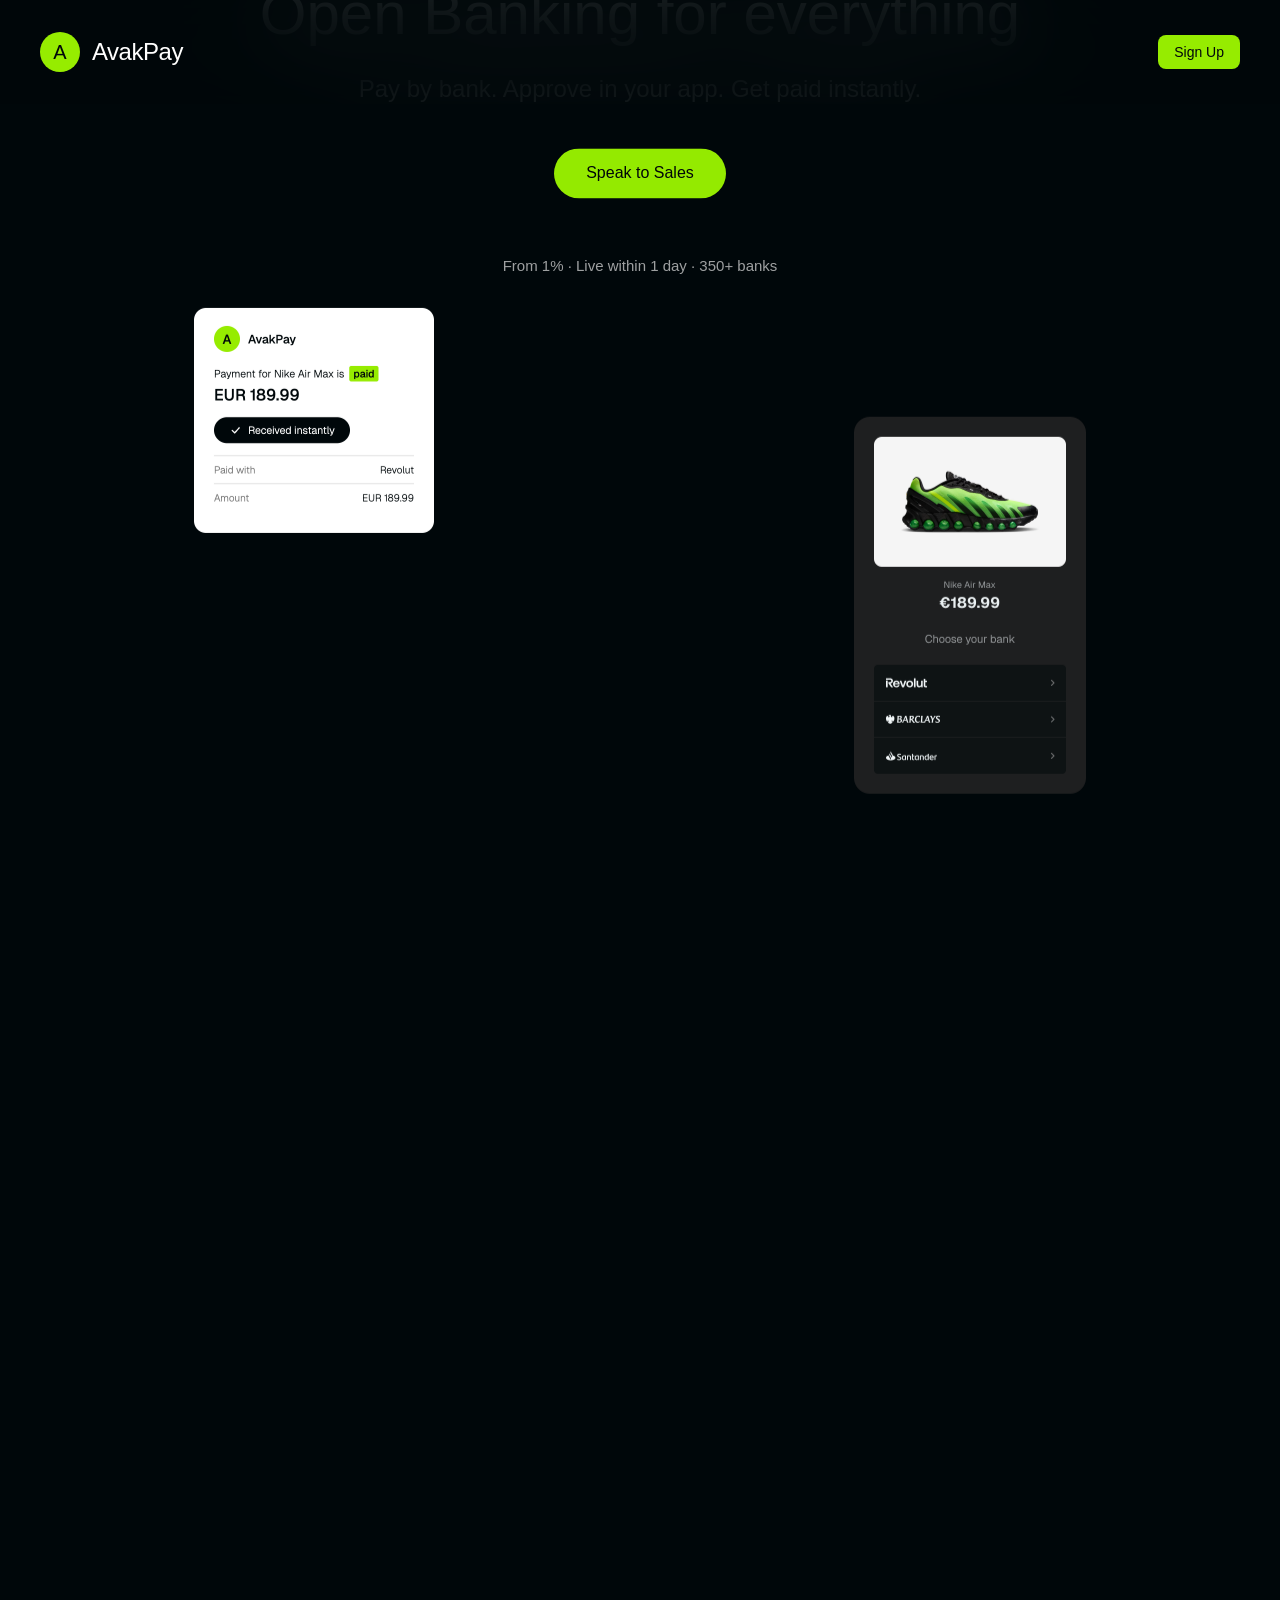
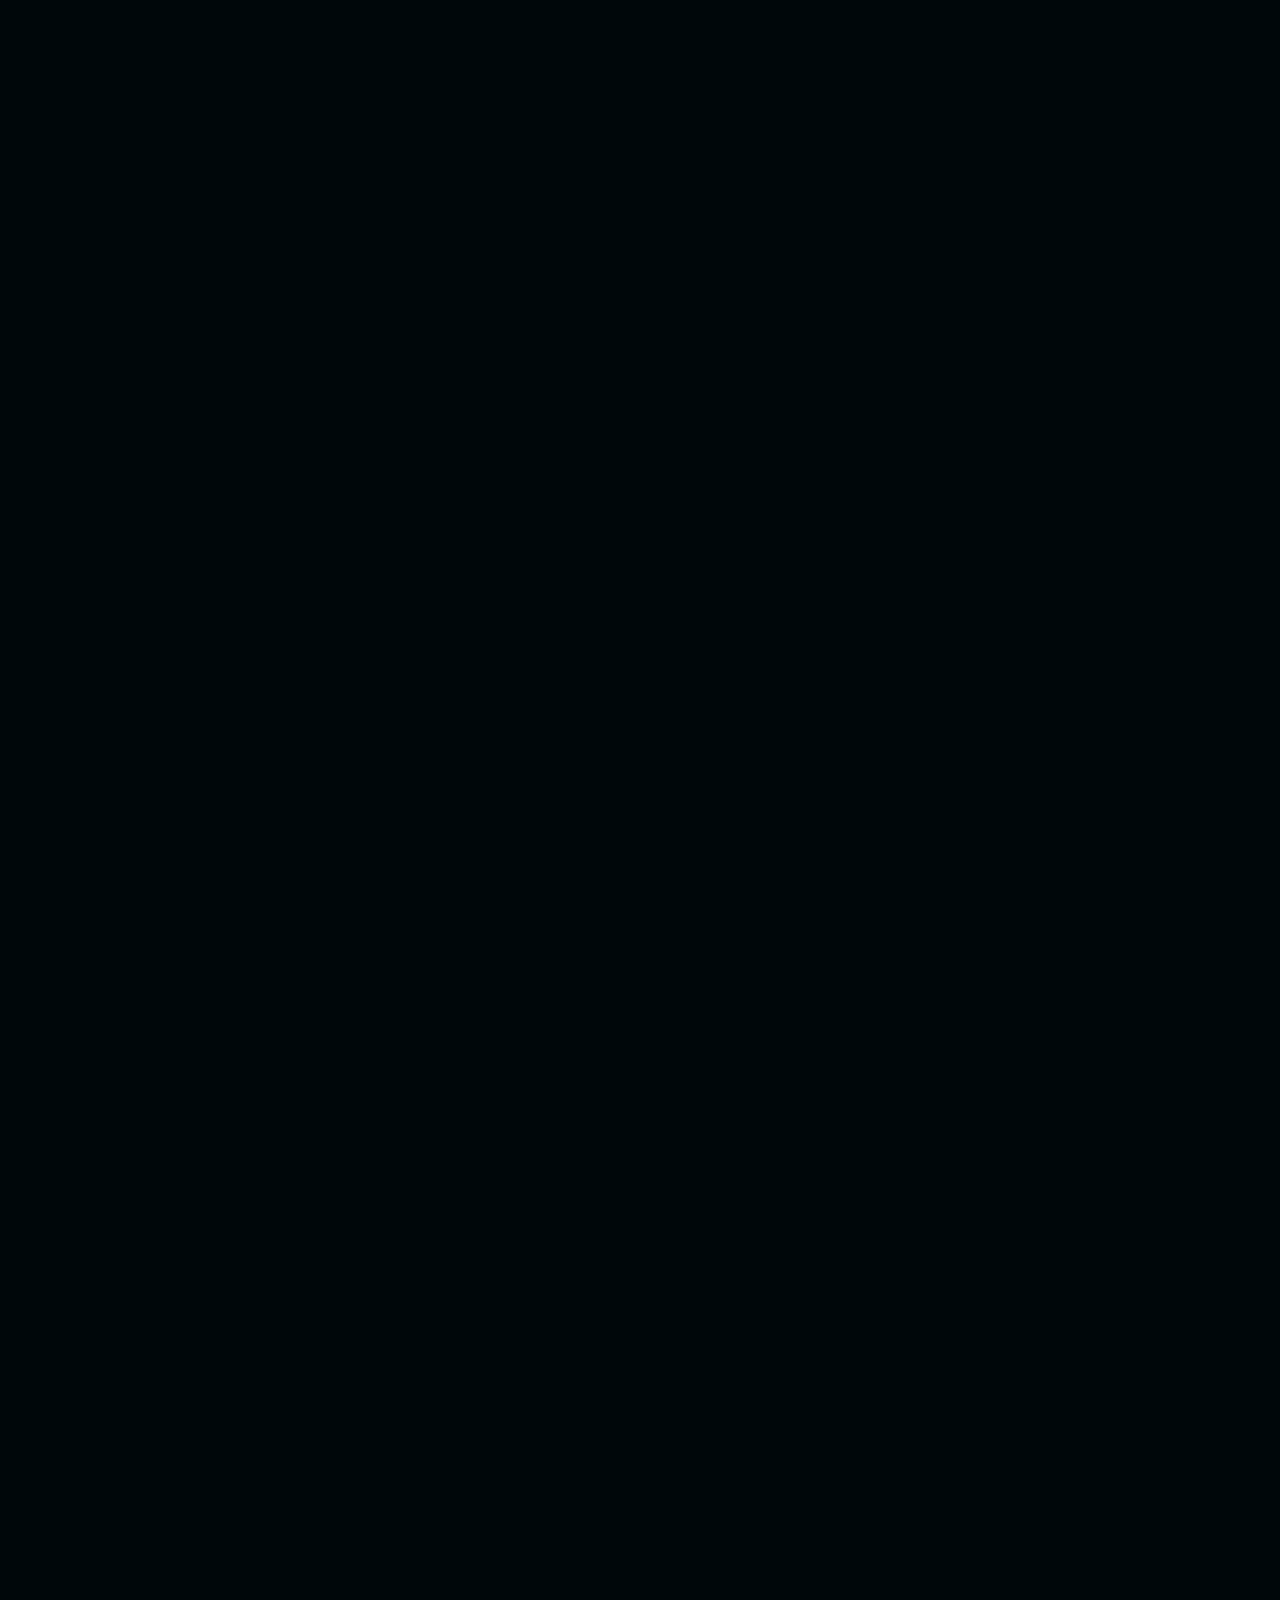
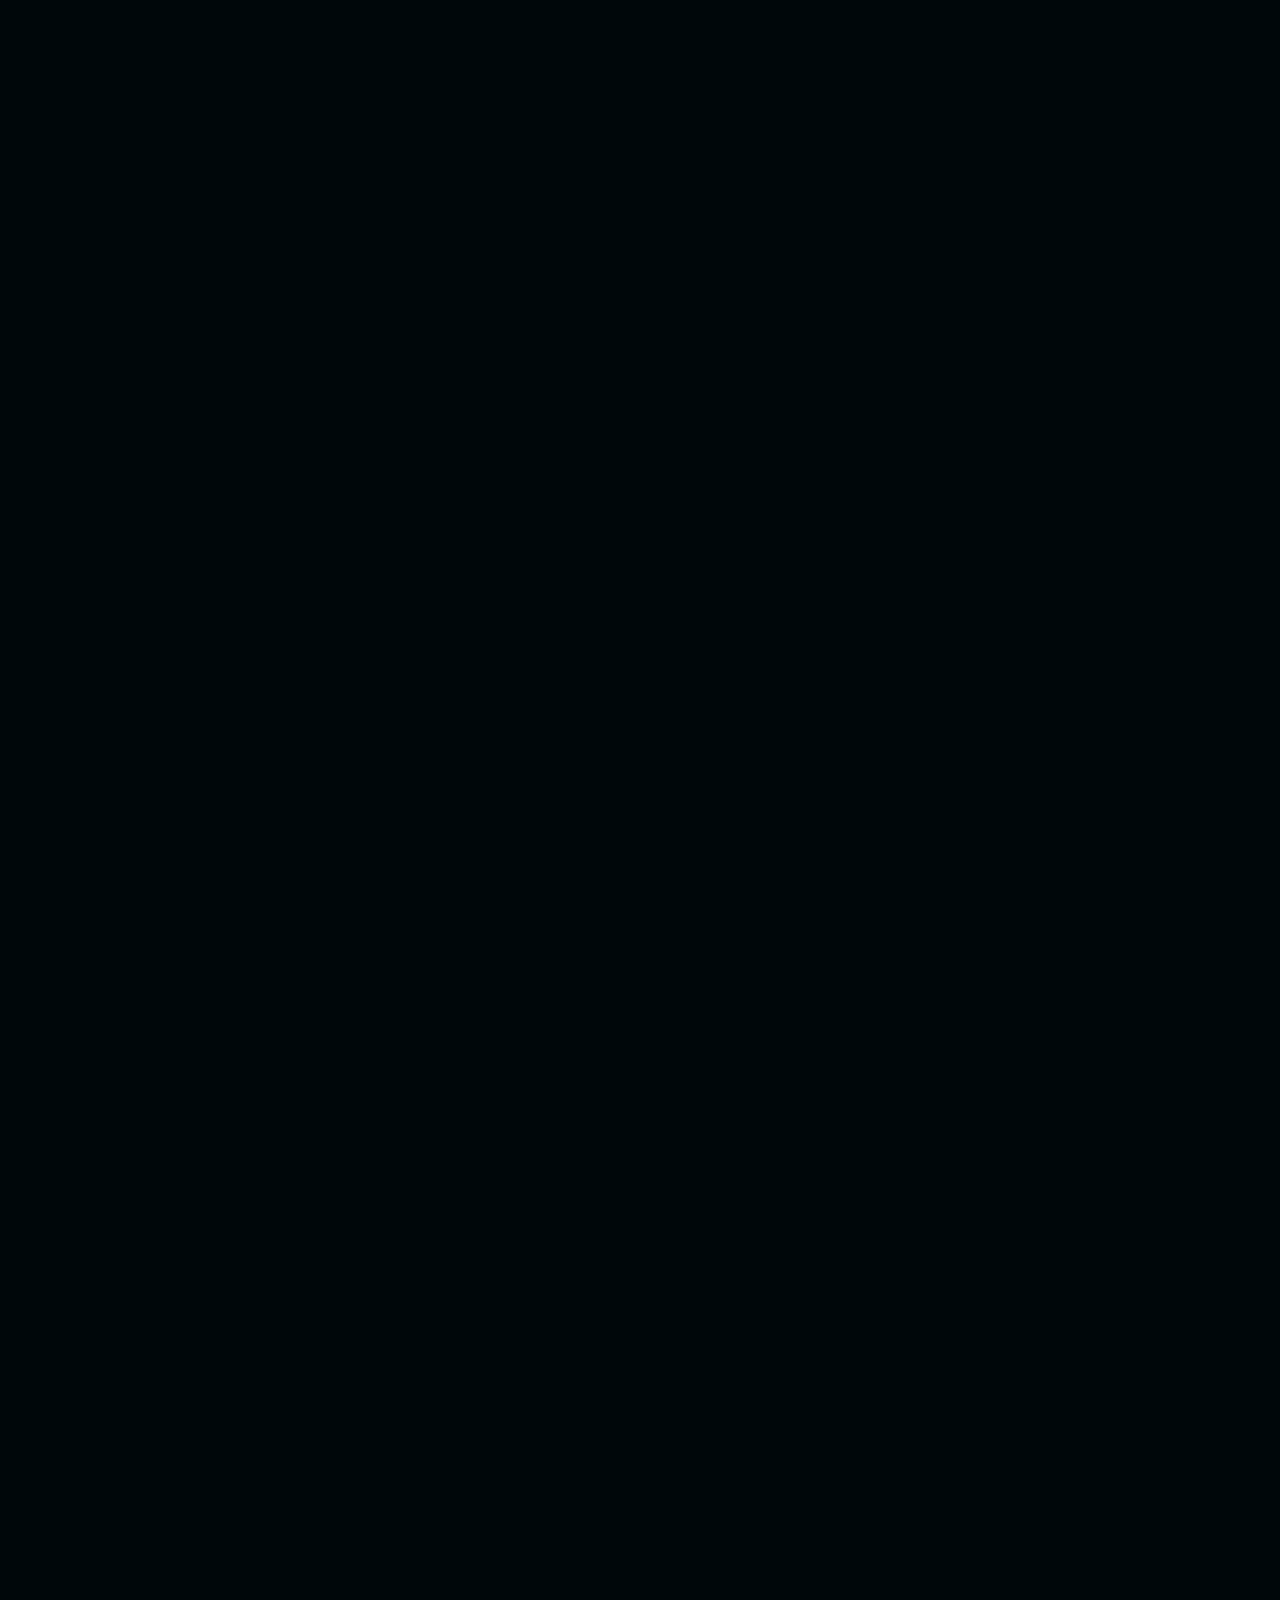
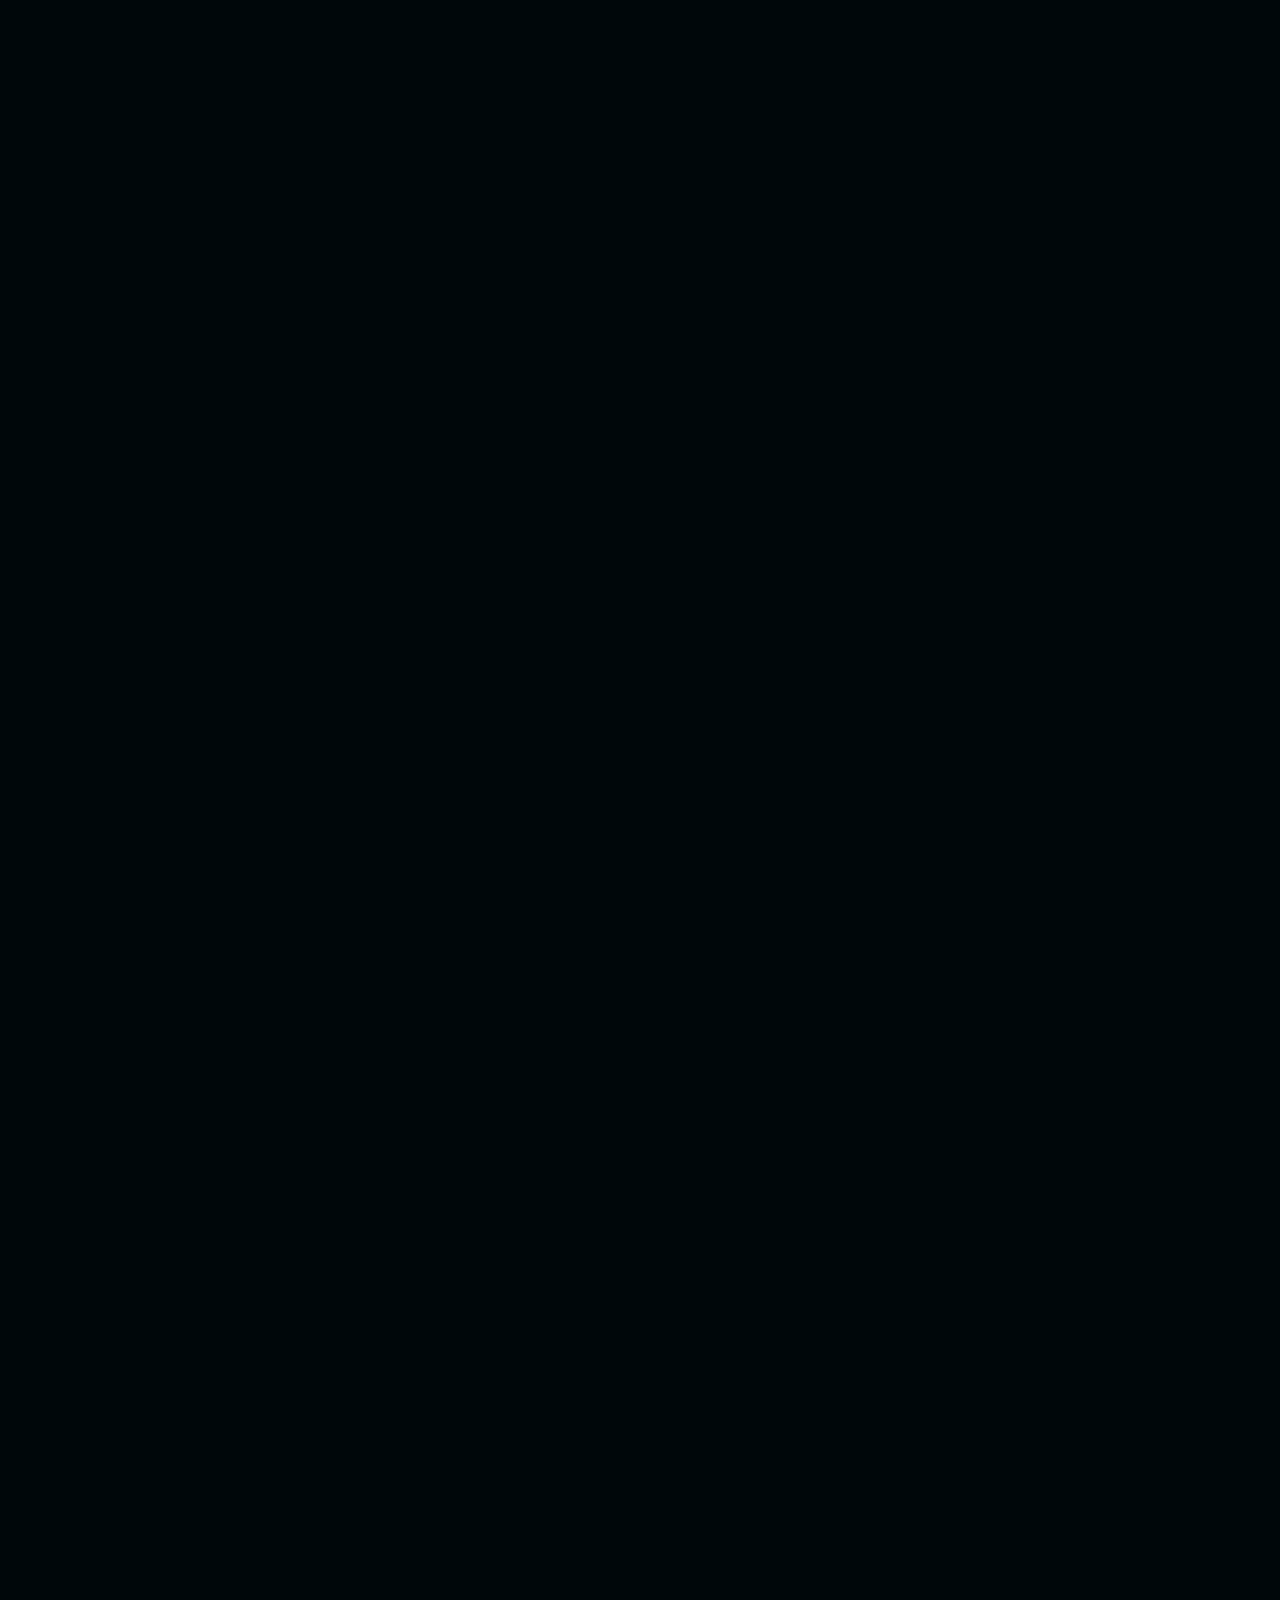
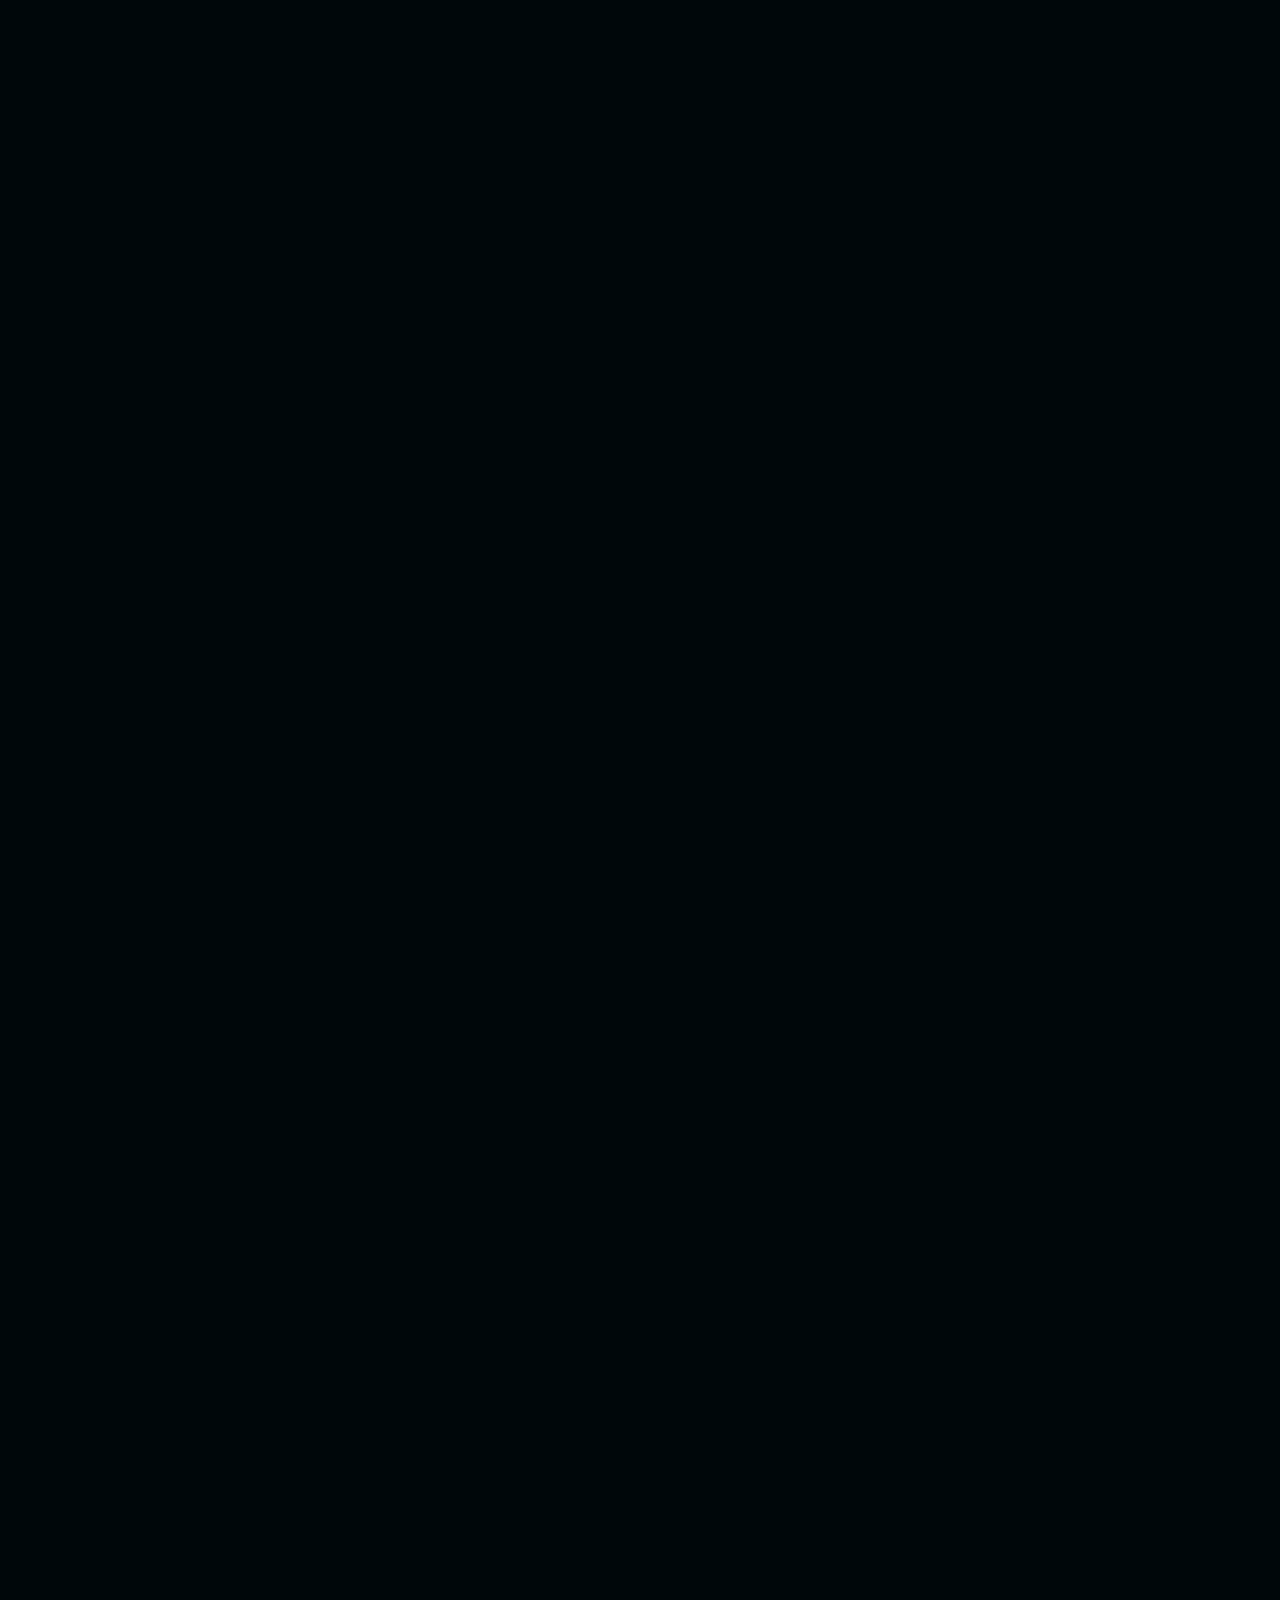
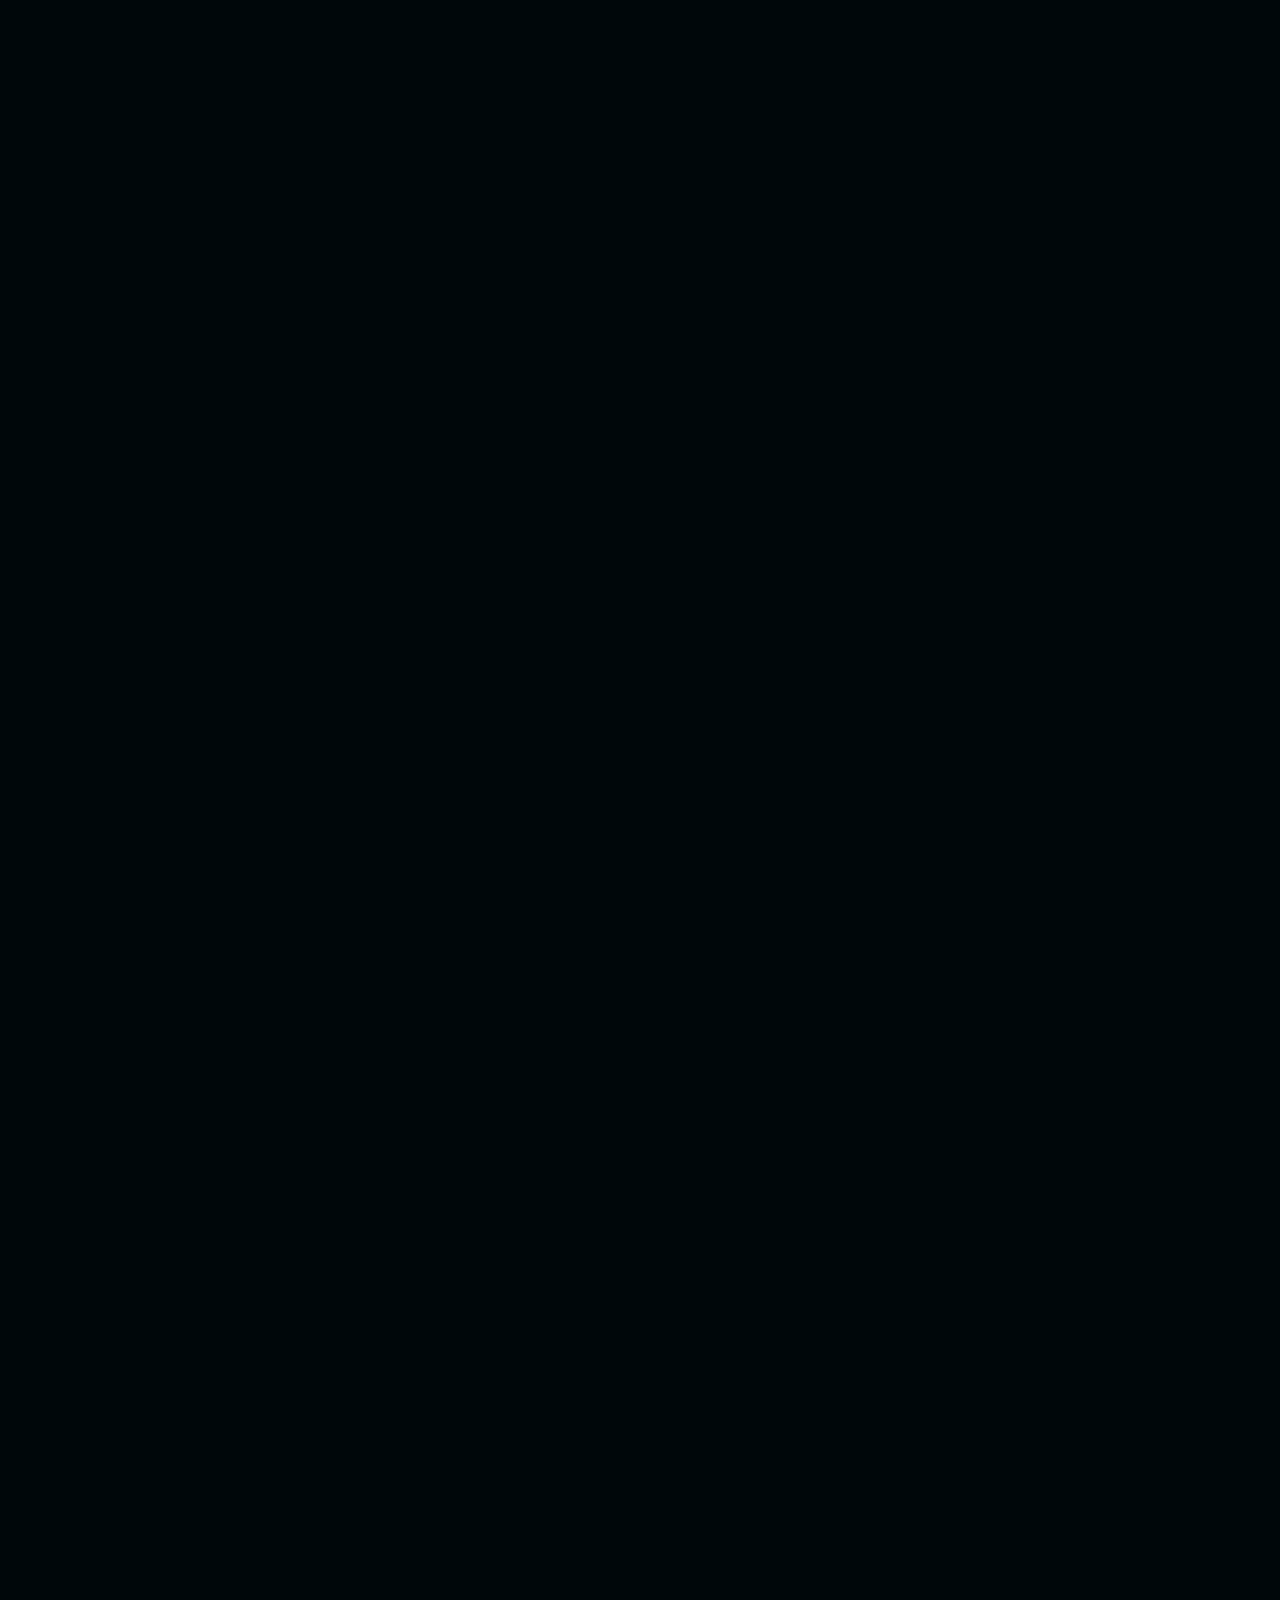
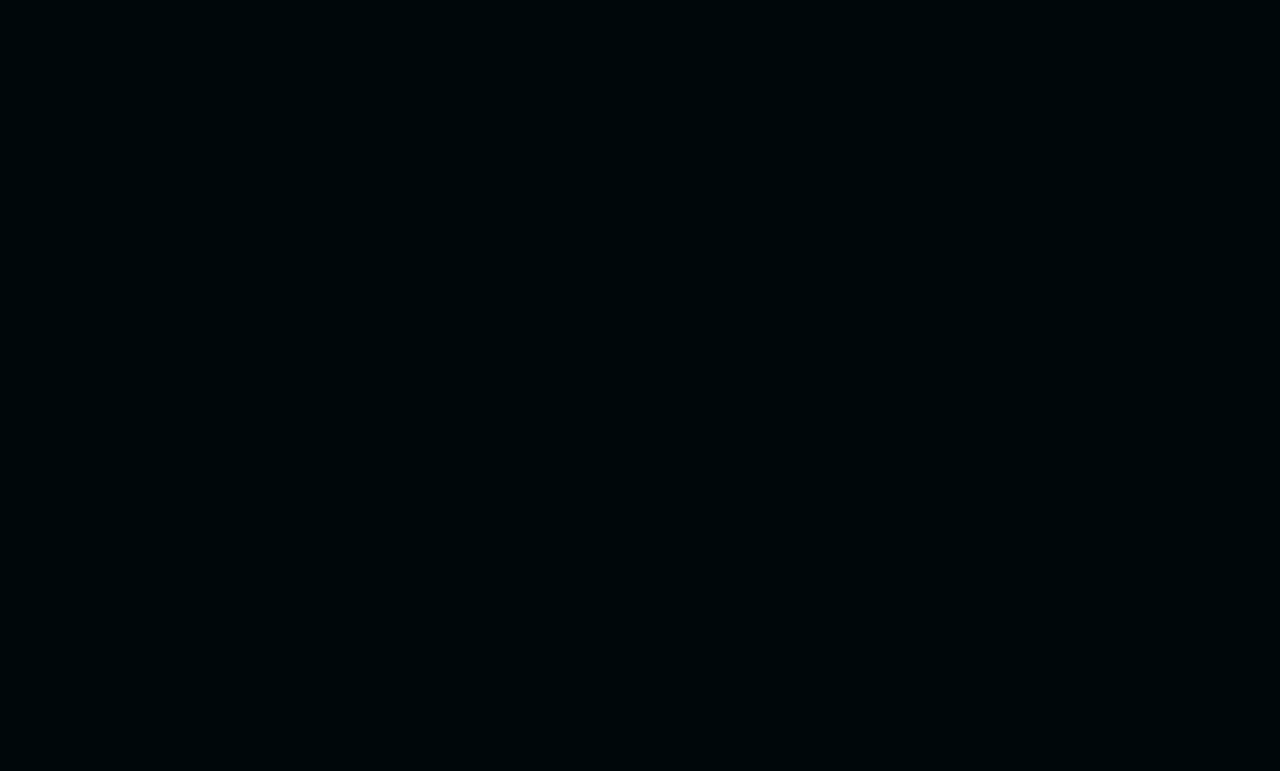
==== commit 5b26a8de: "chore: preview build 2026-10-29 Co-Authored-By: Claude Opus 5.5 <noreply@anthropic.com>" ====
--- a/index.html
+++ b/index.html
@@ -1,4 +1,4 @@
-<!DOCTYPE html><!-- Last Published: Wed Nov 19 2025 07:54:40 GMT+0000 (Coordinated Universal Time) --><html data-wf-domain="getmach.webflow.io" data-wf-page="68ca823967ef60d728e6e874" data-wf-site="68ca823867ef60d728e6e828" lang="en"><head><meta charset="utf-8"/><meta content="noindex" name="robots"/><link href="https://cdn.prod.website-files.com" rel="preconnect" crossorigin="anonymous"/><title>AvakPay — Open Banking for everything</title><meta content="Accept instant bank payments with AvakPay Open Banking: 350+ banks across the EEA and the UK, from 1% per transaction, live within 1 day." name="description"/><meta content="AvakPay — Open Banking for everything" property="og:title"/><meta content="Accept instant bank payments with AvakPay Open Banking: 350+ banks across the EEA and the UK, from 1% per transaction, live within 1 day." property="og:description"/><meta content="img/og-placeholder.svg" property="og:image"/><meta content="AvakPay — Open Banking for everything" name="twitter:title"/><meta content="Accept instant bank payments with AvakPay Open Banking: 350+ banks across the EEA and the UK, from 1% per transaction, live within 1 day." name="twitter:description"/><meta property="og:type" content="website"/><meta content="summary_large_image" name="twitter:card"/><meta content="width=device-width, initial-scale=1" name="viewport"/><link href="css/getmach.shared.7ab2ff2d6.min.css" rel="stylesheet" type="text/css"/><link href="css/additions.css" rel="stylesheet" type="text/css"/><style>html.w-mod-js:not(.w-mod-ix3) :is(.home-header_imgs-wrap, .flexible_heading, .home-header_text, .home-header_img-wrap, .step.is-1, .step.is-2, .num_active.is-1, .num_text.is-1, .step_text.is-1, .step_heading.is-1, .step_subheading.text_color_secondary.is-1, .num_active.is-2, .num_text.is-2, .step_text.is-2, .step_heading.is-2, .step_subheading.text_color_secondary.is-2, .num_active.is-3, .num_text.is-3, .step_text.is-3, .step_heading.is-3, .step_subheading.text_color_secondary.is-3, .hero_heading, .hero_subtitle > *, .hero_cta_wrap > *, .hero_video_wrap, .hero_img-1, .hero_img-2, .hero_img_wrap, .header, .numbers_heading, .sign_page, .paid_card_wrap.is-1, .paid_card_wrap.is-2, .paid_card_wrap.is-3, .geo_heading, .geo_subheading, .all-in-one_heading, .review_subtitle, .review_heading, .review_visual.is-1, .review_visual.is-2, .quaote_sign.is-1, .quaote_sign.is-2, .quote_text, .faq_subtitle, .faq_heading, .footer_heading, .cta_wrap > *, .faq_item) {visibility: hidden !important;}</style><script type="text/javascript">!function(o,c){var n=c.documentElement,t=" w-mod-";n.className+=t+"js",("ontouchstart"in o||o.DocumentTouch&&c instanceof DocumentTouch)&&(n.className+=t+"touch")}(window,document);</script><link href="img/favicon.svg" rel="shortcut icon" type="image/x-icon"/><link href="img/favicon.svg" rel="apple-touch-icon"/><script src="js/finsweetcomponentsconfig-1.0.0.js" type="module" async="" siteId="68ca823867ef60d728e6e828" finsweet="components"></script></head><body data-w-id="68ca823967ef60d728e6e879"><div class="header"><a aria-label="Back to home button" href="index.html" aria-current="page" class="brand w-inline-block w--current"><span class="ap-mark" aria-hidden="true">A</span><span class="ap-wordmark">AvakPay</span></a><div class="header_cta_wrap"><a href="#" class="button secondary is-hidden w-inline-block"><div>Contact Us</div></a><a href="get-started.html" class="button w-inline-block"><div>Sign Up</div></a></div></div><div id="smooth-wrapper" class="main_wrapper"><div id="smooth-content" class="sections_wrapper"><section data-speed="1" class="hero"><div class="hero_content_wrap"><div class="w-layout-vflex hero_title_wrap"><h1 class="hero_heading">Open Banking <span class="nowrap">for everything</span></h1><p class="hero_subtitle"><span class="hero_subtitle_1">Pay by bank.</span> <span class="hero_subtitle_2">Approve in your app.</span> <span class="hero_subtitle_3">Get paid instantly.</span></p></div><div class="hero_cta_wrap"><a href="get-started.html" class="button large w-inline-block"><div>Speak to Sales</div></a><a href="#" class="button large-secondary is-hidden w-inline-block"><div>Get Started</div></a></div></div><div class="hero_img_wrap"><img src="img/ap-received-hero.png" loading="lazy" width="240" data-speed="0.95" alt="AvakPay payment received confirmation" class="hero_img-1"/><div class="hero_video_wrap"><div data-poster-url="https://cdn.prod.website-files.com/68ca823867ef60d728e6e828%2F68cae3a68c6b5e4df8d27368_getmach_video_hero-poster-00001.jpg" data-video-urls="https://cdn.prod.website-files.com/68ca823867ef60d728e6e828%2F68cae3a68c6b5e4df8d27368_getmach_video_hero-transcode.mp4,https://cdn.prod.website-files.com/68ca823867ef60d728e6e828%2F68cae3a68c6b5e4df8d27368_getmach_video_hero-transcode.webm" data-autoplay="true" data-loop="true" data-wf-ignore="true" class="hero_video w-background-video w-background-video-atom"><video id="f7b33443-0714-7ff3-45ac-f9fa6236e665-video" autoplay="" loop="" style="background-image:url(&quot;https://cdn.prod.website-files.com/68ca823867ef60d728e6e828%2F68cae3a68c6b5e4df8d27368_getmach_video_hero-poster-00001.jpg&quot;)" muted="" playsinline="" data-wf-ignore="true" data-object-fit="cover"><source src="https://cdn.prod.website-files.com/68ca823867ef60d728e6e828%2F68cae3a68c6b5e4df8d27368_getmach_video_hero-transcode.mp4" data-wf-ignore="true"/><source src="https://cdn.prod.website-files.com/68ca823867ef60d728e6e828%2F68cae3a68c6b5e4df8d27368_getmach_video_hero-transcode.webm" data-wf-ignore="true"/></video></div></div><img src="img/ap-payin-hero.png" loading="lazy" width="232" data-speed="1.05" alt="AvakPay checkout with bank selection" class="hero_img-2"/></div></section><section class="how-it-works"><div class="steps_wrap"><div class="step is-1"><div class="step_content"><div class="step_number"><div class="w-layout-vflex num_wrap"><div class="num_line"></div><div class="num_line"></div><div class="num_active is-1"><div class="num_text_wrap"><div class="num_text is-1">1</div></div></div></div><div role="group" aria-label="First step" class="step_text is-1">step</div></div><div class="step_title_subtitle"><h2 class="step_heading is-1">Pay by bank</h2><p role="group" aria-label="Your customer chooses Pay by bank at checkout, with no card details to type." class="step_subheading text_color_secondary is-1">Your customer chooses Pay by bank at checkout, with no card details to type.</p></div></div><div data-speed="0.95" class="step_visual_wrap"><img src="img/ap-checkout-step1.png" loading="lazy" data-speed="0.9" alt="Customer chooses Pay by bank at checkout" class="step_packshot"/><img src="https://cdn.prod.website-files.com/68ca823867ef60d728e6e828/68d38d28e565cbdb40afbed7_step-one-bg.png" loading="lazy" sizes="(max-width: 1000px) 100vw, 1000px" srcset="https://cdn.prod.website-files.com/68ca823867ef60d728e6e828/68d38d28e565cbdb40afbed7_step-one-bg-p-500.png 500w, https://cdn.prod.website-files.com/68ca823867ef60d728e6e828/68d38d28e565cbdb40afbed7_step-one-bg-p-800.png 800w, https://cdn.prod.website-files.com/68ca823867ef60d728e6e828/68d38d28e565cbdb40afbed7_step-one-bg.png 1000w" alt=""/></div></div><div class="step is-2"><div data-speed="0.95" class="step_visual_wrap"><img src="img/ap-approve-step2.png" loading="lazy" data-speed="0.9" alt="Customer approves the payment in their banking app" class="step_packshot is-2"/><img src="https://cdn.prod.website-files.com/68ca823867ef60d728e6e828/68d3900f3e915745ae7dbc36_step-two-bg.png" loading="lazy" sizes="(max-width: 1000px) 100vw, 1000px" srcset="https://cdn.prod.website-files.com/68ca823867ef60d728e6e828/68d3900f3e915745ae7dbc36_step-two-bg-p-500.png 500w, https://cdn.prod.website-files.com/68ca823867ef60d728e6e828/68d3900f3e915745ae7dbc36_step-two-bg-p-800.png 800w, https://cdn.prod.website-files.com/68ca823867ef60d728e6e828/68d3900f3e915745ae7dbc36_step-two-bg.png 1000w" alt=""/></div><div class="step_content"><div class="step_number"><div class="w-layout-vflex num_wrap"><div class="num_line"></div><div class="num_active is-2"><div class="num_text_wrap"><div class="num_text is-2">2</div></div></div><div class="num_line"></div></div><div role="group" aria-label="Second step" class="step_text is-2">step</div></div><div class="step_title_subtitle"><h2 class="step_heading is-2">Approve in the app</h2><p role="group" aria-label="They pick their bank and approve the payment in their own banking app." class="step_subheading text_color_secondary is-2">They pick their bank and approve the payment in their own banking app.</p></div></div></div><div class="step is-3"><div class="step_content"><div class="step_number"><div class="w-layout-vflex num_wrap"><div class="num_active is-3"><div class="num_text_wrap"><div class="num_text is-3">3</div></div></div><div class="num_line"></div><div class="num_line"></div></div><div role="group" aria-label="Third step" class="step_text is-3">step</div></div><div class="step_title_subtitle"><h2 class="step_heading is-3">Get paid instantly</h2><p role="group" aria-label="The money lands in your AvakPay balance instantly, ready to withdraw." class="step_subheading text_color_secondary is-3">The money lands in your AvakPay balance instantly, ready to withdraw.</p></div></div><div data-speed="0.95" class="step_3_visual"><img src="img/ap-received-step.png" loading="lazy" data-speed="0.9" alt="AvakPay payment received instantly" class="step_packshot is-3"/><img src="https://cdn.prod.website-files.com/68ca823867ef60d728e6e828/68d390eabca62406c774221a_step-three-bg.avif" loading="lazy" sizes="(max-width: 1404px) 100vw, 1404px" srcset="https://cdn.prod.website-files.com/68ca823867ef60d728e6e828/68d390eabca62406c774221a_step-three-bg-p-500.avif 500w, https://cdn.prod.website-files.com/68ca823867ef60d728e6e828/68d390eabca62406c774221a_step-three-bg-p-800.avif 800w, https://cdn.prod.website-files.com/68ca823867ef60d728e6e828/68d390eabca62406c774221a_step-three-bg.avif 1404w" alt="" class="step_3_bg"/></div></div></div></section><section class="flexible_for_any_business"><div class="padding-global z-index-2"><div class="home-header_component"><h1 class="flexible_heading">Flexible <br/>for any business</h1><div class="spacer-custom-1"></div><p role="group" aria-label="Works for one-time payments, subscriptions, or custom amounts — adapt it to your business." class="home-header_text text_color_secondary">Works for one-time payments, subscriptions, or custom amounts — adapt it to your business.</p><div class="spacer-custom-2"></div><a href="get-started.html" class="button large w-inline-block"><div>Speak to Sales</div></a></div></div><div class="home-header_imgs-wrapper"><div class="home-header_imgs-wrap"><div class="home-header_img-wrap _1"><img sizes="(max-width: 640px) 100vw, 640px" srcset="https://cdn.prod.website-files.com/68ca823867ef60d728e6e828/691c78a2a04ac3bf668e2988_getmach-payment-links-for%20sneakers-p-500.avif 500w, https://cdn.prod.website-files.com/68ca823867ef60d728e6e828/691c78a2a04ac3bf668e2988_getmach-payment-links-for%20sneakers.avif 640w" alt="Pair of white Nike Air sneakers hanging by their laces on a blue metal fence." src="https://cdn.prod.website-files.com/68ca823867ef60d728e6e828/691c78a2a04ac3bf668e2988_getmach-payment-links-for%20sneakers.avif" loading="lazy" class="home-header_img"/></div><div class="home-header_img-wrap _2"><img sizes="(max-width: 640px) 100vw, 640px" srcset="https://cdn.prod.website-files.com/68ca823867ef60d728e6e828/68d28f27138c80a377ccf378_e809d2e8b71443ce9c068f4db7f2c2a8_Close-Up%20Knitwear%20Duo-p-500.avif 500w, https://cdn.prod.website-files.com/68ca823867ef60d728e6e828/68d28f27138c80a377ccf378_e809d2e8b71443ce9c068f4db7f2c2a8_Close-Up%20Knitwear%20Duo.avif 640w" alt="Photo of exclusive drink bottles." src="https://cdn.prod.website-files.com/68ca823867ef60d728e6e828/68d28f27138c80a377ccf378_e809d2e8b71443ce9c068f4db7f2c2a8_Close-Up%20Knitwear%20Duo.avif" loading="lazy" class="home-header_img"/></div><div class="home-header_img-wrap _3"><img loading="lazy" src="https://cdn.prod.website-files.com/68ca823867ef60d728e6e828/68d291e2ea536c9556bbdc1c_ac88fe9d1d1d67130979cd741cc35d06_rotating_img_1.avif" alt="Photo of woman bag" class="home-header_img"/></div><div class="home-header_img-wrap _4"><img sizes="(max-width: 640px) 100vw, 640px" srcset="https://cdn.prod.website-files.com/68ca823867ef60d728e6e828/68d28f27138c80a377ccf374_305da9e65325b2dfcf26aabebc2b5a2a_Smartwatch%20Close-Up%20%281%29-p-500.avif 500w, https://cdn.prod.website-files.com/68ca823867ef60d728e6e828/68d28f27138c80a377ccf374_305da9e65325b2dfcf26aabebc2b5a2a_Smartwatch%20Close-Up%20%281%29.avif 640w" alt="Photo of luxury parfume." src="https://cdn.prod.website-files.com/68ca823867ef60d728e6e828/68d28f27138c80a377ccf374_305da9e65325b2dfcf26aabebc2b5a2a_Smartwatch%20Close-Up%20%281%29.avif" loading="lazy" class="home-header_img"/></div><div class="home-header_img-wrap _5"><img loading="lazy" src="https://cdn.prod.website-files.com/68ca823867ef60d728e6e828/68d28f27138c80a377ccf380_a1e7c197dd5b99e7cc91303a69a542d8_AI%20Shopping%20Bag%20on%20Turf.avif" alt="Photo of exclusive bike." class="home-header_img"/></div><div class="home-header_img-wrap _6"><img sizes="(max-width: 640px) 100vw, 640px" srcset="https://cdn.prod.website-files.com/68ca823867ef60d728e6e828/68d28f27138c80a377ccf36e_1b4ac436ceae79ba45e8b6f34b77bd87_Image002-1170x780-p-500.avif 500w, https://cdn.prod.website-files.com/68ca823867ef60d728e6e828/68d28f27138c80a377ccf36e_1b4ac436ceae79ba45e8b6f34b77bd87_Image002-1170x780.avif 640w" alt="Photo of handmade ceramics item." src="https://cdn.prod.website-files.com/68ca823867ef60d728e6e828/68d28f27138c80a377ccf36e_1b4ac436ceae79ba45e8b6f34b77bd87_Image002-1170x780.avif" loading="lazy" class="home-header_img"/></div><div class="home-header_img-wrap _7"><img loading="lazy" src="https://cdn.prod.website-files.com/68ca823867ef60d728e6e828/68d28f27138c80a377ccf34e_21bf148cbf072a1a519695954cd700d5_Close-up%20of%20Person%20in%20Gray%20Puffer%20Jacket.avif" alt="Photo of luxury watches." class="home-header_img"/></div><div class="home-header_img-wrap _8"><img sizes="(max-width: 640px) 100vw, 640px" srcset="https://cdn.prod.website-files.com/68ca823867ef60d728e6e828/68d28f27138c80a377ccf366_1275fb3ea44fc16241211c9eb8fa56bc_Dynamic%20Motion%20Blur-p-500.avif 500w, https://cdn.prod.website-files.com/68ca823867ef60d728e6e828/68d28f27138c80a377ccf366_1275fb3ea44fc16241211c9eb8fa56bc_Dynamic%20Motion%20Blur.avif 640w" alt="Photo of exclusive jewelry." src="https://cdn.prod.website-files.com/68ca823867ef60d728e6e828/68d28f27138c80a377ccf366_1275fb3ea44fc16241211c9eb8fa56bc_Dynamic%20Motion%20Blur.avif" loading="lazy" class="home-header_img"/></div></div></div></section><section class="fact"><div class="padding-global z-index-2"><div class="number_wrap"><div class="w-layout-vflex flex-block-2"><div class="code-embed w-embed"><style>
+<!DOCTYPE html><!-- Last Published: Wed Nov 19 2025 07:54:40 GMT+0000 (Coordinated Universal Time) --><html data-wf-domain="getmach.webflow.io" data-wf-page="68ca823967ef60d728e6e874" data-wf-site="68ca823867ef60d728e6e828" lang="en"><head><meta charset="utf-8"/><meta content="noindex" name="robots"/><link href="https://cdn.prod.website-files.com" rel="preconnect" crossorigin="anonymous"/><title>AvakPay — Open Banking for everything</title><meta content="Accept instant bank payments with AvakPay Open Banking: 350+ banks across the EEA and the UK, from 1% per transaction, live within 1 day." name="description"/><meta content="AvakPay — Open Banking for everything" property="og:title"/><meta content="Accept instant bank payments with AvakPay Open Banking: 350+ banks across the EEA and the UK, from 1% per transaction, live within 1 day." property="og:description"/><meta content="img/og-placeholder.svg" property="og:image"/><meta content="AvakPay — Open Banking for everything" name="twitter:title"/><meta content="Accept instant bank payments with AvakPay Open Banking: 350+ banks across the EEA and the UK, from 1% per transaction, live within 1 day." name="twitter:description"/><meta property="og:type" content="website"/><meta content="summary_large_image" name="twitter:card"/><meta content="width=device-width, initial-scale=1" name="viewport"/><link href="css/getmach.shared.7ab2ff2d6.min.css" rel="stylesheet" type="text/css"/><link href="css/additions.css" rel="stylesheet" type="text/css"/><style>html.w-mod-js:not(.w-mod-ix3) :is(.home-header_imgs-wrap, .flexible_heading, .home-header_text, .home-header_img-wrap, .step.is-1, .step.is-2, .num_active.is-1, .num_text.is-1, .step_text.is-1, .step_heading.is-1, .step_subheading.text_color_secondary.is-1, .num_active.is-2, .num_text.is-2, .step_text.is-2, .step_heading.is-2, .step_subheading.text_color_secondary.is-2, .num_active.is-3, .num_text.is-3, .step_text.is-3, .step_heading.is-3, .step_subheading.text_color_secondary.is-3, .hero_heading, .hero_subtitle > *, .hero_cta_wrap > *, .hero_video_wrap, .hero_img-1, .hero_img-2, .hero_img_wrap, .header, .numbers_heading, .sign_page, .paid_card_wrap.is-1, .paid_card_wrap.is-2, .paid_card_wrap.is-3, .geo_heading, .geo_subheading, .all-in-one_heading, .review_subtitle, .review_heading, .review_visual.is-1, .review_visual.is-2, .quaote_sign.is-1, .quaote_sign.is-2, .quote_text, .faq_subtitle, .faq_heading, .footer_heading, .cta_wrap > *, .faq_item) {visibility: hidden !important;}</style><script type="text/javascript">!function(o,c){var n=c.documentElement,t=" w-mod-";n.className+=t+"js",("ontouchstart"in o||o.DocumentTouch&&c instanceof DocumentTouch)&&(n.className+=t+"touch")}(window,document);</script><link href="img/favicon.svg" rel="shortcut icon" type="image/x-icon"/><link href="img/favicon.svg" rel="apple-touch-icon"/><script src="js/finsweetcomponentsconfig-1.0.0.js" type="module" async="" siteId="68ca823867ef60d728e6e828" finsweet="components"></script></head><body data-w-id="68ca823967ef60d728e6e879"><div class="header"><a aria-label="Back to home button" href="index.html" aria-current="page" class="brand w-inline-block w--current"><span class="ap-mark" aria-hidden="true">A</span><span class="ap-wordmark">AvakPay</span></a><div class="header_cta_wrap"><a href="#" class="button secondary is-hidden w-inline-block"><div>Contact Us</div></a><a href="get-started.html" class="button w-inline-block"><div>Sign Up</div></a></div></div><div id="smooth-wrapper" class="main_wrapper"><div id="smooth-content" class="sections_wrapper"><section data-speed="1" class="hero"><div class="hero_content_wrap"><div class="w-layout-vflex hero_title_wrap"><h1 class="hero_heading">Open Banking <span class="nowrap">for everything</span></h1><p class="hero_subtitle"><span class="hero_subtitle_1">Pay by bank.</span> <span class="hero_subtitle_2">Approve in your app.</span> <span class="hero_subtitle_3">Get paid instantly.</span></p></div><div class="hero_cta_wrap"><a href="get-started.html" class="button large w-inline-block"><div>Speak to Sales</div></a><a href="#" class="button large-secondary is-hidden w-inline-block"><div>Get Started</div></a></div><p class="ap-hero-facts">From 1% · Live within 1 day · 350+ banks</p></div><div class="hero_img_wrap"><img src="img/ap-received-hero.png" loading="lazy" width="240" data-speed="0.95" alt="AvakPay payment received confirmation" class="hero_img-1"/><div class="hero_video_wrap"><div data-poster-url="https://cdn.prod.website-files.com/68ca823867ef60d728e6e828%2F68cae3a68c6b5e4df8d27368_getmach_video_hero-poster-00001.jpg" data-video-urls="https://cdn.prod.website-files.com/68ca823867ef60d728e6e828%2F68cae3a68c6b5e4df8d27368_getmach_video_hero-transcode.mp4,https://cdn.prod.website-files.com/68ca823867ef60d728e6e828%2F68cae3a68c6b5e4df8d27368_getmach_video_hero-transcode.webm" data-autoplay="true" data-loop="true" data-wf-ignore="true" class="hero_video w-background-video w-background-video-atom"><video id="f7b33443-0714-7ff3-45ac-f9fa6236e665-video" autoplay="" loop="" style="background-image:url(&quot;https://cdn.prod.website-files.com/68ca823867ef60d728e6e828%2F68cae3a68c6b5e4df8d27368_getmach_video_hero-poster-00001.jpg&quot;)" muted="" playsinline="" data-wf-ignore="true" data-object-fit="cover"><source src="https://cdn.prod.website-files.com/68ca823867ef60d728e6e828%2F68cae3a68c6b5e4df8d27368_getmach_video_hero-transcode.mp4" data-wf-ignore="true"/><source src="https://cdn.prod.website-files.com/68ca823867ef60d728e6e828%2F68cae3a68c6b5e4df8d27368_getmach_video_hero-transcode.webm" data-wf-ignore="true"/></video></div></div><img src="img/ap-payin-hero.png" loading="lazy" width="232" data-speed="1.05" alt="AvakPay checkout with bank selection" class="hero_img-2"/></div></section><section class="how-it-works"><div class="steps_wrap"><div class="step is-1"><div class="step_content"><div class="step_number"><div class="w-layout-vflex num_wrap"><div class="num_line"></div><div class="num_line"></div><div class="num_active is-1"><div class="num_text_wrap"><div class="num_text is-1">1</div></div></div></div><div role="group" aria-label="First step" class="step_text is-1">step</div></div><div class="step_title_subtitle"><h2 class="step_heading is-1">Pay by bank</h2><p role="group" aria-label="Your customer chooses Pay by bank at checkout, with no card details to type." class="step_subheading text_color_secondary is-1">Your customer chooses Pay by bank at checkout, with no card details to type.</p></div></div><div data-speed="0.95" class="step_visual_wrap"><img src="img/ap-checkout-step1.png" loading="lazy" data-speed="0.9" alt="Customer chooses Pay by bank at checkout" class="step_packshot"/><img src="https://cdn.prod.website-files.com/68ca823867ef60d728e6e828/68d38d28e565cbdb40afbed7_step-one-bg.png" loading="lazy" sizes="(max-width: 1000px) 100vw, 1000px" srcset="https://cdn.prod.website-files.com/68ca823867ef60d728e6e828/68d38d28e565cbdb40afbed7_step-one-bg-p-500.png 500w, https://cdn.prod.website-files.com/68ca823867ef60d728e6e828/68d38d28e565cbdb40afbed7_step-one-bg-p-800.png 800w, https://cdn.prod.website-files.com/68ca823867ef60d728e6e828/68d38d28e565cbdb40afbed7_step-one-bg.png 1000w" alt=""/></div></div><div class="step is-2"><div data-speed="0.95" class="step_visual_wrap"><img src="img/ap-approve-step2.png" loading="lazy" data-speed="0.9" alt="Customer approves the payment in their banking app" class="step_packshot is-2"/><img src="https://cdn.prod.website-files.com/68ca823867ef60d728e6e828/68d3900f3e915745ae7dbc36_step-two-bg.png" loading="lazy" sizes="(max-width: 1000px) 100vw, 1000px" srcset="https://cdn.prod.website-files.com/68ca823867ef60d728e6e828/68d3900f3e915745ae7dbc36_step-two-bg-p-500.png 500w, https://cdn.prod.website-files.com/68ca823867ef60d728e6e828/68d3900f3e915745ae7dbc36_step-two-bg-p-800.png 800w, https://cdn.prod.website-files.com/68ca823867ef60d728e6e828/68d3900f3e915745ae7dbc36_step-two-bg.png 1000w" alt=""/></div><div class="step_content"><div class="step_number"><div class="w-layout-vflex num_wrap"><div class="num_line"></div><div class="num_active is-2"><div class="num_text_wrap"><div class="num_text is-2">2</div></div></div><div class="num_line"></div></div><div role="group" aria-label="Second step" class="step_text is-2">step</div></div><div class="step_title_subtitle"><h2 class="step_heading is-2">Approve in the app</h2><p role="group" aria-label="They pick their bank and approve the payment in their own banking app." class="step_subheading text_color_secondary is-2">They pick their bank and approve the payment in their own banking app.</p></div></div></div><div class="step is-3"><div class="step_content"><div class="step_number"><div class="w-layout-vflex num_wrap"><div class="num_active is-3"><div class="num_text_wrap"><div class="num_text is-3">3</div></div></div><div class="num_line"></div><div class="num_line"></div></div><div role="group" aria-label="Third step" class="step_text is-3">step</div></div><div class="step_title_subtitle"><h2 class="step_heading is-3">Get paid instantly</h2><p role="group" aria-label="The money lands in your AvakPay balance instantly, ready to withdraw." class="step_subheading text_color_secondary is-3">The money lands in your AvakPay balance instantly, ready to withdraw.</p></div></div><div data-speed="0.95" class="step_3_visual"><img src="img/ap-received-step.png" loading="lazy" data-speed="0.9" alt="AvakPay payment received instantly" class="step_packshot is-3"/><img src="https://cdn.prod.website-files.com/68ca823867ef60d728e6e828/68d390eabca62406c774221a_step-three-bg.avif" loading="lazy" sizes="(max-width: 1404px) 100vw, 1404px" srcset="https://cdn.prod.website-files.com/68ca823867ef60d728e6e828/68d390eabca62406c774221a_step-three-bg-p-500.avif 500w, https://cdn.prod.website-files.com/68ca823867ef60d728e6e828/68d390eabca62406c774221a_step-three-bg-p-800.avif 800w, https://cdn.prod.website-files.com/68ca823867ef60d728e6e828/68d390eabca62406c774221a_step-three-bg.avif 1404w" alt="" class="step_3_bg"/></div></div></div><p class="ap-steps-note">Connect AvakPay to your checkout and go live within 1 day.</p></section><section class="flexible_for_any_business"><div class="padding-global z-index-2"><div class="home-header_component"><h1 class="flexible_heading">Flexible <br/>for any business</h1><div class="spacer-custom-1"></div><p role="group" aria-label="Works for one-time payments, subscriptions, or custom amounts — adapt it to your business." class="home-header_text text_color_secondary">Works for one-time payments, subscriptions, or custom amounts — adapt it to your business.</p><div class="spacer-custom-2"></div><a href="get-started.html" class="button large w-inline-block"><div>Speak to Sales</div></a></div></div><div class="home-header_imgs-wrapper"><div class="home-header_imgs-wrap"><div class="home-header_img-wrap _1"><img sizes="(max-width: 640px) 100vw, 640px" srcset="https://cdn.prod.website-files.com/68ca823867ef60d728e6e828/691c78a2a04ac3bf668e2988_getmach-payment-links-for%20sneakers-p-500.avif 500w, https://cdn.prod.website-files.com/68ca823867ef60d728e6e828/691c78a2a04ac3bf668e2988_getmach-payment-links-for%20sneakers.avif 640w" alt="Pair of white Nike Air sneakers hanging by their laces on a blue metal fence." src="https://cdn.prod.website-files.com/68ca823867ef60d728e6e828/691c78a2a04ac3bf668e2988_getmach-payment-links-for%20sneakers.avif" loading="lazy" class="home-header_img"/></div><div class="home-header_img-wrap _2"><img sizes="(max-width: 640px) 100vw, 640px" srcset="https://cdn.prod.website-files.com/68ca823867ef60d728e6e828/68d28f27138c80a377ccf378_e809d2e8b71443ce9c068f4db7f2c2a8_Close-Up%20Knitwear%20Duo-p-500.avif 500w, https://cdn.prod.website-files.com/68ca823867ef60d728e6e828/68d28f27138c80a377ccf378_e809d2e8b71443ce9c068f4db7f2c2a8_Close-Up%20Knitwear%20Duo.avif 640w" alt="Photo of exclusive drink bottles." src="https://cdn.prod.website-files.com/68ca823867ef60d728e6e828/68d28f27138c80a377ccf378_e809d2e8b71443ce9c068f4db7f2c2a8_Close-Up%20Knitwear%20Duo.avif" loading="lazy" class="home-header_img"/></div><div class="home-header_img-wrap _3"><img loading="lazy" src="https://cdn.prod.website-files.com/68ca823867ef60d728e6e828/68d291e2ea536c9556bbdc1c_ac88fe9d1d1d67130979cd741cc35d06_rotating_img_1.avif" alt="Photo of woman bag" class="home-header_img"/></div><div class="home-header_img-wrap _4"><img sizes="(max-width: 640px) 100vw, 640px" srcset="https://cdn.prod.website-files.com/68ca823867ef60d728e6e828/68d28f27138c80a377ccf374_305da9e65325b2dfcf26aabebc2b5a2a_Smartwatch%20Close-Up%20%281%29-p-500.avif 500w, https://cdn.prod.website-files.com/68ca823867ef60d728e6e828/68d28f27138c80a377ccf374_305da9e65325b2dfcf26aabebc2b5a2a_Smartwatch%20Close-Up%20%281%29.avif 640w" alt="Photo of luxury parfume." src="https://cdn.prod.website-files.com/68ca823867ef60d728e6e828/68d28f27138c80a377ccf374_305da9e65325b2dfcf26aabebc2b5a2a_Smartwatch%20Close-Up%20%281%29.avif" loading="lazy" class="home-header_img"/></div><div class="home-header_img-wrap _5"><img loading="lazy" src="https://cdn.prod.website-files.com/68ca823867ef60d728e6e828/68d28f27138c80a377ccf380_a1e7c197dd5b99e7cc91303a69a542d8_AI%20Shopping%20Bag%20on%20Turf.avif" alt="Photo of exclusive bike." class="home-header_img"/></div><div class="home-header_img-wrap _6"><img sizes="(max-width: 640px) 100vw, 640px" srcset="https://cdn.prod.website-files.com/68ca823867ef60d728e6e828/68d28f27138c80a377ccf36e_1b4ac436ceae79ba45e8b6f34b77bd87_Image002-1170x780-p-500.avif 500w, https://cdn.prod.website-files.com/68ca823867ef60d728e6e828/68d28f27138c80a377ccf36e_1b4ac436ceae79ba45e8b6f34b77bd87_Image002-1170x780.avif 640w" alt="Photo of handmade ceramics item." src="https://cdn.prod.website-files.com/68ca823867ef60d728e6e828/68d28f27138c80a377ccf36e_1b4ac436ceae79ba45e8b6f34b77bd87_Image002-1170x780.avif" loading="lazy" class="home-header_img"/></div><div class="home-header_img-wrap _7"><img loading="lazy" src="https://cdn.prod.website-files.com/68ca823867ef60d728e6e828/68d28f27138c80a377ccf34e_21bf148cbf072a1a519695954cd700d5_Close-up%20of%20Person%20in%20Gray%20Puffer%20Jacket.avif" alt="Photo of luxury watches." class="home-header_img"/></div><div class="home-header_img-wrap _8"><img sizes="(max-width: 640px) 100vw, 640px" srcset="https://cdn.prod.website-files.com/68ca823867ef60d728e6e828/68d28f27138c80a377ccf366_1275fb3ea44fc16241211c9eb8fa56bc_Dynamic%20Motion%20Blur-p-500.avif 500w, https://cdn.prod.website-files.com/68ca823867ef60d728e6e828/68d28f27138c80a377ccf366_1275fb3ea44fc16241211c9eb8fa56bc_Dynamic%20Motion%20Blur.avif 640w" alt="Photo of exclusive jewelry." src="https://cdn.prod.website-files.com/68ca823867ef60d728e6e828/68d28f27138c80a377ccf366_1275fb3ea44fc16241211c9eb8fa56bc_Dynamic%20Motion%20Blur.avif" loading="lazy" class="home-header_img"/></div></div></div></section><section class="fact"><div class="padding-global z-index-2"><div class="number_wrap"><div class="w-layout-vflex flex-block-2"><div class="code-embed w-embed"><style>
 
 .your-odometer {
   /* Change regular animation speed
@@ -97,7 +97,7 @@
 .your-odometer .odometer-inside .odometer-formatting-mark:nth-child(NUMBER) {
     display: none
 }
-</style></div><div class="w-layout-hflex"><div class="your-odometer">11</div><div class="big_number">%</div></div><h2 class="numbers_heading">payment acceptance rate</h2><svg xmlns="http://www.w3.org/2000/svg" width="100%" viewBox="0 0 42 40" fill="none" class="sign_page"><path d="M20.419 12.7174C24.5943 1.13299 25.8192 -0.129222 27.6327 0.00940412C29.9717 0.188268 30.2811 1.52064 26.3863 13.3698C36.0506 7.69791 37.7199 7.53576 38.9642 8.70134C40.6673 10.2967 39.9741 11.5244 28.6405 18.632C40.5305 21.2019 41.9245 22.2184 41.9957 23.9455C42.0913 26.2636 40.6941 26.6703 27.1495 24.0937C33.3794 34.9549 33.5519 36.6831 32.2493 37.9024C30.4973 39.5423 29.2421 38.7329 21.8587 26.4908C17.4501 38.7367 16.288 40.1428 14.2844 39.9896C12.131 39.825 11.7978 38.4015 15.69 26.4922C5.96437 32.1898 4.28547 32.4517 2.93554 31.1871C1.37097 29.7215 2.09728 28.4053 13.3989 21.291C1.54763 18.7107 0.0805541 17.7679 0.00347808 15.9C-0.0860269 13.7298 1.45758 13.3027 15.7088 16.018C9.43909 5.05161 9.14812 3.31089 10.563 1.98644C12.1361 0.514047 13.4638 1.28662 20.419 12.7174Z" fill="currentColor"></path></svg></div></div></div></section><section class="get_payments_anywhere"><div class="padding-global"><div class="block_wrap"><div class="geo_map"><div data-speed="0.85" class="map_wrap"><img class="map_img" data-speed="1.05" src="https://cdn.prod.website-files.com/68ca823867ef60d728e6e828/6901da4b7cc26ef7cc8a2ccb_getmach_geo.png" width="1200" alt="" sizes="100vw" loading="lazy" srcset="https://cdn.prod.website-files.com/68ca823867ef60d728e6e828/6901da4b7cc26ef7cc8a2ccb_getmach_geo-p-500.png 500w, https://cdn.prod.website-files.com/68ca823867ef60d728e6e828/6901da4b7cc26ef7cc8a2ccb_getmach_geo-p-800.png 800w, https://cdn.prod.website-files.com/68ca823867ef60d728e6e828/6901da4b7cc26ef7cc8a2ccb_getmach_geo-p-1080.png 1080w, https://cdn.prod.website-files.com/68ca823867ef60d728e6e828/6901da4b7cc26ef7cc8a2ccb_getmach_geo-p-1600.png 1600w, https://cdn.prod.website-files.com/68ca823867ef60d728e6e828/6901da4b7cc26ef7cc8a2ccb_getmach_geo.png 2400w"/></div><div class="w-layout-vflex flex-block-7"><div class="paid_cards_wrap_top"><div data-speed="0.9" class="paid_card_wrap is-1"><img src="https://cdn.prod.website-files.com/68ca823867ef60d728e6e828/6901e5399476bdcaad10f405_gb_paid.svg" loading="lazy" alt="Bank payment by a Lloyds customer in Great Britain" class="paid_img"/></div><div data-speed="0.95" class="paid_card_wrap is-2"><img src="img/ap-de_paid.svg" loading="lazy" alt="Bank payment by a customer in Germany" class="paid_img"/></div></div><div class="paid_cards_wrap_bottom"><div data-speed="0.9" class="paid_card_wrap is-3"><img src="https://cdn.prod.website-files.com/68ca823867ef60d728e6e828/6901e66e7a93d1208576176f_no_paid.svg" loading="lazy" alt="Bank payment by a Revolut customer in Norway" class="paid_img"/></div></div></div></div><div class="geo_title"><h1 class="geo_heading">Get paid across Europe. <br/>Bank to bank. Instant.</h1><div class="spacer-custom-1"></div><div class="w-layout-vflex text_wrap is-2"><p role="group" aria-label="Let your customers pay straight from their bank account. Accept instant bank payments from 350+ banks across the EEA and the UK." class="geo_subheading">Let your customers pay straight from their bank account. Accept instant bank payments from 350+ banks across the EEA and the UK.</p></div><div class="spacer-custom-2"></div><a href="get-started.html" class="button large w-inline-block"><div>Speak to Sales</div></a></div></div></div></section><section class="single_link"><div class="padding-global"><div class="sticky_block"><div class="sticky_header"><h2 class="all-in-one_heading">Your all-in-one Open Banking payment solution</h2></div><div class="sticky_content"><div class="benefit_item"><div class="img_wrap"><img src="img/ap-toggles-tile.png" loading="lazy" width="364" alt="AvakPay checkout customization" class="img"/></div><div class="step_title_subtitle"><h3>Fast setup</h3><p class="text_color_secondary">Go live within 1 day and start accepting bank payments.</p></div></div><div class="benefit_item"><div class="img_wrap"><img src="img/ap-custom-tile.png" loading="lazy" width="364" alt="AvakPay checkout page styling" class="img"/></div><div class="step_title_subtitle"><h3>Fully customizable</h3><p class="text_color_secondary">Customize your checkout page to match your brand and business workflow.</p></div></div><div class="benefit_item"><div class="img_wrap"><img src="img/ap-bankcheckout-tile.png" loading="lazy" width="364" alt="AvakPay bank checkout" class="img"/></div><div class="step_title_subtitle"><h3>Optimized checkout flow</h3><p class="text_color_secondary">Customers pay by bank in a few taps, with no card details to enter.</p></div></div><div class="benefit_item"><div class="img_wrap"><img src="img/ap-timeline-tile.png" loading="lazy" width="364" alt="AvakPay real-time payment insights" class="img"/></div><div class="step_title_subtitle"><h3>Real-time insights</h3><p class="text_color_secondary">Track every payment in your AvakPay dashboard in real time and make data-driven decisions with ease.</p></div></div><div class="benefit_columns"><div class="benefit_item_col"><svg xmlns="http://www.w3.org/2000/svg" width="100%" viewBox="0 0 24 24" fill="none" class="benefit_icon"><path d="M1.75092 8.14965C1.73042 8.56335 2.04917 8.91535 2.46288 8.93585C2.87658 8.95635 3.22858 8.6376 3.24908 8.22389L2.5 8.18677L1.75092 8.14965ZM3.84664 3.84664L3.31631 3.31631L3.31631 3.31631L3.84664 3.84664ZM8.22389 3.24908C8.6376 3.22858 8.95635 2.87658 8.93585 2.46288C8.91535 2.04917 8.56335 1.73042 8.14965 1.75092L8.18677 2.5L8.22389 3.24908ZM20.7509 8.22391C20.7714 8.63761 21.1234 8.95636 21.5371 8.93585C21.9508 8.91534 22.2696 8.56334 22.2491 8.14963L21.5 8.18677L20.7509 8.22391ZM20.1534 3.84664L20.6838 3.31633L20.6837 3.3163L20.1534 3.84664ZM15.8503 1.75092C15.4366 1.73042 15.0846 2.04917 15.0641 2.46288C15.0436 2.87658 15.3624 3.22858 15.7761 3.24908L15.8132 2.5L15.8503 1.75092ZM15.7761 20.7509C15.3624 20.7714 15.0436 21.1234 15.0641 21.5371C15.0846 21.9508 15.4366 22.2696 15.8503 22.2491L15.8132 21.5L15.7761 20.7509ZM20.1534 20.1534L20.6837 20.6837L20.6838 20.6837L20.1534 20.1534ZM22.2491 15.8503C22.2696 15.4366 21.9508 15.0846 21.5371 15.0641C21.1234 15.0436 20.7714 15.3623 20.7509 15.776L21.5 15.8132L22.2491 15.8503ZM8.14962 22.2491C8.56333 22.2696 8.91533 21.9508 8.93584 21.5371C8.95635 21.1234 8.6376 20.7714 8.2239 20.7509L8.18676 21.5L8.14962 22.2491ZM3.84664 20.1534L3.3163 20.6837L3.31633 20.6837L3.84664 20.1534ZM3.24908 15.7761C3.22858 15.3624 2.87658 15.0436 2.46288 15.0641C2.04917 15.0846 1.73042 15.4366 1.75092 15.8503L2.5 15.8132L3.24908 15.7761ZM9.5 10.5544V11.3044H9.51487L9.52973 11.3038L9.5 10.5544ZM9.87602 7.65557L10.4989 8.07335L10.4989 8.07335L9.87602 7.65557ZM14.22 7.83785L13.553 8.18084L13.553 8.18085L14.22 7.83785ZM14.496 10.5544L14.4543 11.3032L14.4751 11.3044H14.496V10.5544ZM7.74002 11.8796L7.03007 11.6378L7.02333 11.6576L7.0177 11.6777L7.74002 11.8796ZM7.65602 15.8141L6.91621 15.9373L6.91795 15.9477L6.91997 15.9581L7.65602 15.8141ZM9.42297 17.4476L9.3596 18.1949L9.35964 18.1949L9.42297 17.4476ZM16.344 15.8869L17.0641 16.0965L17.0752 16.0585L17.0822 16.0195L16.344 15.8869ZM16.272 11.8796L16.9975 11.6895L16.9901 11.6612L16.9805 11.6337L16.272 11.8796ZM2.5 8.18677L3.24908 8.22389C3.35211 6.14499 3.65991 5.09404 4.37697 4.37697L3.84664 3.84664L3.31631 3.31631C2.17083 4.4618 1.85601 6.02911 1.75092 8.14965L2.5 8.18677ZM3.84664 3.84664L4.37697 4.37697C5.09404 3.65991 6.14499 3.35211 8.22389 3.24908L8.18677 2.5L8.14965 1.75092C6.02911 1.85601 4.4618 2.17083 3.31631 3.31631L3.84664 3.84664ZM21.5 8.18677L22.2491 8.14963C22.1439 6.02911 21.8291 4.46182 20.6838 3.31633L20.1534 3.84664L19.623 4.37695C20.3401 5.09402 20.6479 6.14499 20.7509 8.22391L21.5 8.18677ZM20.1534 3.84664L20.6837 3.3163C19.5382 2.17083 17.9708 1.85601 15.8503 1.75092L15.8132 2.5L15.7761 3.24908C17.855 3.35211 18.906 3.65991 19.6231 4.37698L20.1534 3.84664ZM15.8132 21.5L15.8503 22.2491C17.9708 22.1439 19.5382 21.8291 20.6837 20.6837L20.1534 20.1534L19.6231 19.623C18.906 20.34 17.855 20.6478 15.7761 20.7509L15.8132 21.5ZM20.1534 20.1534L20.6838 20.6837C21.8291 19.5382 22.1439 17.9708 22.2491 15.8503L21.5 15.8132L20.7509 15.776C20.6479 17.8549 20.3401 18.906 19.623 19.6231L20.1534 20.1534ZM8.18676 21.5L8.2239 20.7509C6.14499 20.6478 5.09402 20.34 4.37695 19.623L3.84664 20.1534L3.31633 20.6837C4.46182 21.8291 6.02911 22.1439 8.14962 22.2491L8.18676 21.5ZM3.84664 20.1534L4.37698 19.6231C3.65991 18.906 3.35211 17.8549 3.24908 15.7761L2.5 15.8132L1.75092 15.8503C1.85601 17.9708 2.17083 19.5382 3.3163 20.6837L3.84664 20.1534ZM9.5 10.5544H10.25C10.25 10.0638 10.2171 9.61814 10.2462 9.11695C10.2747 8.62503 10.3606 8.27949 10.4989 8.07335L9.87602 7.65557L9.25316 7.23779C8.88321 7.78933 8.78108 8.47235 8.74869 9.02998C8.71684 9.57836 8.75 10.2032 8.75 10.5544H9.5ZM9.87602 7.65557L10.4989 8.07335C11.3008 6.87772 12.9723 7.0515 13.553 8.18084L14.22 7.83785L14.887 7.49487C13.7877 5.35722 10.6962 5.08638 9.25315 7.23779L9.87602 7.65557ZM14.22 7.83785L13.553 8.18085C13.682 8.43163 13.7418 8.77729 13.7558 9.22259C13.7626 9.43946 13.7585 9.66033 13.753 9.88992C13.7478 10.1113 13.7409 10.3517 13.7462 10.5724L14.496 10.5544L15.2458 10.5363C15.2415 10.3601 15.247 10.1627 15.2526 9.92551C15.258 9.69658 15.2633 9.43828 15.2551 9.17547C15.2389 8.66142 15.1703 8.04579 14.887 7.49485L14.22 7.83785ZM9.5 10.5544V9.80438C8.69489 9.80438 8.09485 10.0419 7.67195 10.4739C7.28357 10.8707 7.12375 11.3627 7.03007 11.6378L7.74002 11.8796L8.44997 12.1214C8.5547 11.8139 8.62621 11.6434 8.74388 11.5232C8.82703 11.4382 9.00778 11.3044 9.5 11.3044V10.5544ZM7.74002 11.8796L7.0177 11.6777C6.80373 12.4433 6.61335 14.1192 6.91621 15.9373L7.65602 15.8141L8.39583 15.6908C8.12749 14.08 8.31001 12.6265 8.46234 12.0815L7.74002 11.8796ZM7.65602 15.8141L6.91997 15.9581C7.20933 17.4371 8.37054 18.111 9.3596 18.1949L9.42297 17.4476L9.48634 16.7003C9.03904 16.6623 8.53006 16.3754 8.39207 15.6701L7.65602 15.8141ZM9.42297 17.4476L9.35964 18.1949C10.0886 18.2567 13.0483 18.2336 13.8492 18.2336V17.4836V16.7336C12.9711 16.7336 10.131 16.7549 9.4863 16.7003L9.42297 17.4476ZM13.8492 17.4836V18.2336C14.5316 18.2336 15.2236 18.1637 15.8124 17.8285C16.4392 17.4717 16.8349 16.8839 17.0641 16.0965L16.344 15.8869L15.6239 15.6772C15.4715 16.2006 15.2702 16.4111 15.0703 16.525C14.8323 16.6604 14.4677 16.7336 13.8492 16.7336V17.4836ZM16.344 15.8869L17.0822 16.0195C17.2777 14.9315 17.3389 12.9922 16.9975 11.6895L16.272 11.8796L15.5465 12.0697C15.8157 13.097 15.7767 14.8034 15.6058 15.7542L16.344 15.8869ZM16.272 11.8796L16.9805 11.6337C16.7266 10.9021 16.3139 10.416 15.8139 10.1294C15.331 9.85256 14.84 9.80438 14.496 9.80438V10.5544V11.3044C14.7083 11.3044 14.9031 11.3363 15.068 11.4308C15.2158 11.5155 15.413 11.692 15.5635 12.1255L16.272 11.8796ZM9.5 10.5544L9.52973 11.3038C10.8866 11.25 13.6989 11.2612 14.4543 11.3032L14.496 10.5544L14.5377 9.80554C13.7225 9.76017 10.8606 9.7498 9.47027 9.80497L9.5 10.5544Z" fill="currentColor"></path></svg><div class="w-layout-vflex benefit_title_subtitle"><h3>Safe &amp; Secure</h3><p class="text_color_secondary">Every payment is approved in the customer’s own banking app. Encryption, fraud prevention, and monitoring keep it safe.</p></div></div><div class="benefit_item_col"><svg xmlns="http://www.w3.org/2000/svg" width="100%" viewBox="0 0 24 24" fill="none" class="benefit_icon"><path d="M5 21H19M5 3H19M16 6H8C5.17157 6 3.75736 6 2.87868 6.75315C2 7.50631 2 8.71849 2 11.1429V12.8571C2 15.2815 2 16.4937 2.87868 17.2468C3.75736 18 5.17157 18 8 18H16C18.8284 18 20.2426 18 21.1213 17.2468C22 16.4937 22 15.2815 22 12.8571V11.1429C22 8.71849 22 7.50631 21.1213 6.75315C20.2426 6 18.8284 6 16 6ZM15 12C15 13.6569 13.6569 15 12 15C10.3431 15 9 13.6569 9 12C9 10.3431 10.3431 9 12 9C13.6569 9 15 10.3431 15 12ZM6 12C6 12.4142 5.66423 12.75 5.25 12.75C4.83577 12.75 4.5 12.4142 4.5 12C4.5 11.5858 4.83577 11.25 5.25 11.25C5.66423 11.25 6 11.5858 6 12ZM19.5 12C19.5 12.4142 19.1642 12.75 18.75 12.75C18.3358 12.75 18 12.4142 18 12C18 11.5858 18.3358 11.25 18.75 11.25C19.1642 11.25 19.5 11.5858 19.5 12Z" stroke="currentColor" stroke-width="1.5" stroke-linecap="round" stroke-linejoin="round"></path></svg><div class="w-layout-vflex benefit_title_subtitle"><h3>Transparent pricing</h3><p class="text_color_secondary">From 1% per transaction, with no setup or hidden fees. Know exactly what you pay.</p></div></div></div></div></div></div></section><section class="customers_voice"><div class="padding-global"><div class="reviews_block"><div class="text_wrap"><div class="w-layout-vflex text_wrap is-2"><p role="group" class="review_subtitle">Customers Voice</p></div><div class="spacer-custom-1"></div><h1 class="review_heading">Fast, cardless checkout <br/>with zero friction</h1></div><div class="reviews_wrap"><div class="review_item"><div class="review_visual is-1"><div class="quaote_sign is-1">&quot;</div></div><div class="w-layout-vflex text_wrap is-2"><p role="group" class="quote_text" data-ap-source="user-supplied">I paid with AvakPay and it opened my banking app straight away: no card number, no expiry date. I approved with Face ID and was back in the store instantly. Faster than a card, and it feels safer.</p></div></div><div class="review_item"><div class="review_visual is-2"><div class="quaote_sign is-2">&quot;</div></div><div class="w-layout-vflex text_wrap is-2"><p role="group" class="quote_text" data-ap-source="user-supplied">I don’t like typing my card details on websites. With AvakPay I just confirm the payment in my own banking app, with nothing else to share.</p></div></div></div></div></div></section><section class="faq"><div class="padding-global"><div class="faq_block"><div class="text_wrap is-3"><div class="w-layout-vflex text_wrap is-2"><p role="group" class="faq_subtitle">FAQ</p></div><div class="spacer-custom-1"></div><h2 class="faq_heading">Your Questions.<br/>Answered.</h2></div><div class="faq_list_wrap"><div class="faq_item"><div data-w-id="df2245dd-d79e-5fc5-9d0a-09d8f0d314c4" class="w-layout-hflex faq_header"><div class="faq_no text_color_secondary">01</div><div class="w-layout-vflex faq_header_title_wrap"><h3>What is an Open Banking payment?</h3></div><div class="faq_button"><div class="faq_button_line-1"></div><div class="faq_button_line-2"></div></div></div><div style="width:100%;height:0px;display:none" class="w-layout-hflex faq_content"><div class="w-layout-vflex faq_content_wrap"><p>Your customer pays straight from their bank account instead of with a card. They choose their bank, approve the payment in their banking app, and are redirected back to your store.</p></div></div></div><div class="faq_item"><div data-w-id="668b4494-55b1-542f-8621-ce7f5459e232" class="w-layout-hflex faq_header"><div class="faq_no text_color_secondary">02</div><div class="w-layout-vflex faq_header_title_wrap"><h3>How does my customer pay?</h3></div><div class="faq_button"><div class="faq_button_line-1"></div><div class="faq_button_line-2"></div></div></div><div style="width:100%;height:0px;display:none" class="w-layout-hflex faq_content"><div class="w-layout-vflex faq_content_wrap"><p>At checkout they choose Pay by bank, pick their bank from 350+ banks across the EEA and the UK, and approve the payment in their banking app. No card details are entered.</p></div></div></div><div class="faq_item"><div data-w-id="ebb8aede-f561-c29e-6872-dd636dfbf630" class="w-layout-hflex faq_header"><div class="faq_no text_color_secondary">03</div><div class="w-layout-vflex faq_header_title_wrap"><h3>How fast do I receive my money?</h3></div><div class="faq_button"><div class="faq_button_line-1"></div><div class="faq_button_line-2"></div></div></div><div style="width:100%;height:0px;display:none" class="w-layout-hflex faq_content"><div class="w-layout-vflex faq_content_wrap"><p>Instantly. Once a customer pays, the funds reach your AvakPay merchant balance right away, and you can withdraw them instantly to your business account.</p></div></div></div><div class="faq_item"><div data-w-id="e1e4d59f-fb57-a3c9-d212-84c6aae62dfc" class="w-layout-hflex faq_header"><div class="faq_no text_color_secondary">04</div><div class="w-layout-vflex faq_header_title_wrap"><h3>Is it secure?</h3></div><div class="faq_button"><div class="faq_button_line-1"></div><div class="faq_button_line-2"></div></div></div><div style="width:100%;height:0px;display:none" class="w-layout-hflex faq_content"><div class="w-layout-vflex faq_content_wrap"><p>Yes. Customers approve every payment in their own banking app, and no card details are entered or shared. Encryption, fraud prevention, and monitoring protect every transaction.</p></div></div></div><div class="faq_item is_last"><div data-w-id="efa920a3-eed3-ec83-07a7-b2b2a7c503bf" class="w-layout-hflex faq_header"><div class="faq_no text_color_secondary">05</div><div class="w-layout-vflex faq_header_title_wrap"><h3>Which banks and countries are covered?</h3></div><div class="faq_button"><div class="faq_button_line-1"></div><div class="faq_button_line-2"></div></div></div><div style="width:100%;height:0px;display:none" class="w-layout-hflex faq_content"><div class="w-layout-vflex faq_content_wrap"><p>AvakPay connects to 350+ banks across the EEA and the UK.</p></div></div></div></div></div></div></section><section class="footer"><div class="footer_block"><div class="footer_wrap"><div class="text_wrap is-3"><h1 class="footer_heading">Ready to accept your first bank payment?</h1><div class="spacer-custom-2"></div><div class="w-layout-hflex cta_wrap"><a href="get-started.html" class="button large w-inline-block"><div>Speak to Sales<br/></div></a><a href="#" class="button large-secondary is-hidden w-inline-block"><div>Speak to Sales</div></a></div></div><div class="w-layout-vflex footer_contacts_wrap"><div class="w-layout-vflex footer_contact_wrap"><p class="text_color_secondary">Talk to us</p><a href="mailto:ready@avakpay.example" class="footer_contact-link is-email w-inline-block"><div>ready@avakpay.example</div></a></div><div class="w-layout-vflex footer_contact_wrap"><p class="text_color_secondary">Get in touch</p><div class="w-layout-hflex footer_contact_links"><a href="#" class="footer_contact-link w-inline-block"><div>WhatsApp</div></a><a href="#" class="footer_contact-link w-inline-block"><div>Telegram</div></a><a href="#" class="footer_contact-link w-inline-block"><div>LinkedIn</div></a></div></div></div></div><div class="footer_copy"><div class="copy_text text_color_secondary">© 2025 AvakPay. All Rights Reserved.</div><div class="footer_legal_inks"><a href="privacy-policy.html" target="_blank" class="copy_link w-inline-block"><div>Privacy</div></a><a href="cookie-policy.html" target="_blank" class="copy_link w-inline-block"><div>Cookies</div></a><a href="terms-and-conditions.html" target="_blank" class="copy_link w-inline-block"><div>Terms</div></a></div></div></div></section></div></div><script src="js/jquery-3.5.1.min.dc5e7f18c8.js" type="text/javascript" integrity="sha256-9/aliU8dGd2tb6OSsuzixeV4y/faTqgFtohetphbbj0=" crossorigin="anonymous"></script><script src="js/getmach.schunk.778b1a6248836936.js" type="text/javascript"></script><script src="js/getmach.schunk.e271df2ac53e6129.js" type="text/javascript"></script><script src="js/getmach.b6ee9758.e1f7d0491e382977.js" type="text/javascript"></script><script src="js/gsap.min.js" type="text/javascript"></script><script src="js/ScrollTrigger.min.js" type="text/javascript"></script><script src="js/ScrollSmoother.min.js" type="text/javascript"></script><script src="js/SplitText.min.js" type="text/javascript"></script><script type="text/javascript">gsap.registerPlugin(ScrollTrigger,ScrollSmoother,SplitText);</script><script>
+</style></div><div class="w-layout-hflex"><div class="your-odometer">11</div><div class="big_number">%</div></div><h2 class="numbers_heading">payment acceptance rate</h2><svg xmlns="http://www.w3.org/2000/svg" width="100%" viewBox="0 0 42 40" fill="none" class="sign_page"><path d="M20.419 12.7174C24.5943 1.13299 25.8192 -0.129222 27.6327 0.00940412C29.9717 0.188268 30.2811 1.52064 26.3863 13.3698C36.0506 7.69791 37.7199 7.53576 38.9642 8.70134C40.6673 10.2967 39.9741 11.5244 28.6405 18.632C40.5305 21.2019 41.9245 22.2184 41.9957 23.9455C42.0913 26.2636 40.6941 26.6703 27.1495 24.0937C33.3794 34.9549 33.5519 36.6831 32.2493 37.9024C30.4973 39.5423 29.2421 38.7329 21.8587 26.4908C17.4501 38.7367 16.288 40.1428 14.2844 39.9896C12.131 39.825 11.7978 38.4015 15.69 26.4922C5.96437 32.1898 4.28547 32.4517 2.93554 31.1871C1.37097 29.7215 2.09728 28.4053 13.3989 21.291C1.54763 18.7107 0.0805541 17.7679 0.00347808 15.9C-0.0860269 13.7298 1.45758 13.3027 15.7088 16.018C9.43909 5.05161 9.14812 3.31089 10.563 1.98644C12.1361 0.514047 13.4638 1.28662 20.419 12.7174Z" fill="currentColor"></path></svg></div></div></div></section><section class="get_payments_anywhere"><div class="padding-global"><div class="block_wrap"><div class="geo_map"><div data-speed="0.85" class="map_wrap"><img class="map_img" data-speed="1.05" src="https://cdn.prod.website-files.com/68ca823867ef60d728e6e828/6901da4b7cc26ef7cc8a2ccb_getmach_geo.png" width="1200" alt="" sizes="100vw" loading="lazy" srcset="https://cdn.prod.website-files.com/68ca823867ef60d728e6e828/6901da4b7cc26ef7cc8a2ccb_getmach_geo-p-500.png 500w, https://cdn.prod.website-files.com/68ca823867ef60d728e6e828/6901da4b7cc26ef7cc8a2ccb_getmach_geo-p-800.png 800w, https://cdn.prod.website-files.com/68ca823867ef60d728e6e828/6901da4b7cc26ef7cc8a2ccb_getmach_geo-p-1080.png 1080w, https://cdn.prod.website-files.com/68ca823867ef60d728e6e828/6901da4b7cc26ef7cc8a2ccb_getmach_geo-p-1600.png 1600w, https://cdn.prod.website-files.com/68ca823867ef60d728e6e828/6901da4b7cc26ef7cc8a2ccb_getmach_geo.png 2400w"/></div><div class="w-layout-vflex flex-block-7"><div class="paid_cards_wrap_top"><div data-speed="0.9" class="paid_card_wrap is-1"><img src="https://cdn.prod.website-files.com/68ca823867ef60d728e6e828/6901e5399476bdcaad10f405_gb_paid.svg" loading="lazy" alt="Bank payment by a Lloyds customer in Great Britain" class="paid_img"/></div><div data-speed="0.95" class="paid_card_wrap is-2"><img src="img/ap-de_paid.svg" loading="lazy" alt="Bank payment by a customer in Germany" class="paid_img"/></div></div><div class="paid_cards_wrap_bottom"><div data-speed="0.9" class="paid_card_wrap is-3"><img src="https://cdn.prod.website-files.com/68ca823867ef60d728e6e828/6901e66e7a93d1208576176f_no_paid.svg" loading="lazy" alt="Bank payment by a Revolut customer in Norway" class="paid_img"/></div></div></div></div><div class="geo_title"><h1 class="geo_heading">Get paid across Europe. <br/>Bank to bank. Instant.</h1><div class="spacer-custom-1"></div><div class="w-layout-vflex text_wrap is-2"><p role="group" aria-label="Let your customers pay straight from their bank account. Accept instant bank payments from 350+ banks across the EEA and the UK." class="geo_subheading">Let your customers pay straight from their bank account. Accept instant bank payments from 350+ banks across the EEA and the UK.</p></div><div class="spacer-custom-2"></div><a href="get-started.html" class="button large w-inline-block"><div>Speak to Sales</div></a></div></div></div></section><section class="single_link"><div class="padding-global"><div class="sticky_block"><div class="sticky_header"><h2 class="all-in-one_heading">Your all-in-one Open Banking payment solution</h2></div><div class="sticky_content"><div class="benefit_item"><div class="img_wrap"><img src="img/ap-toggles-tile.png" loading="lazy" width="364" alt="AvakPay checkout customization" class="img"/></div><div class="step_title_subtitle"><h3>Fast setup</h3><p class="text_color_secondary">Go live within 1 day and start accepting bank payments.</p></div></div><div class="benefit_item"><div class="img_wrap"><img src="img/ap-custom-tile.png" loading="lazy" width="364" alt="AvakPay checkout page styling" class="img"/></div><div class="step_title_subtitle"><h3>Fully customizable</h3><p class="text_color_secondary">Customize your checkout page to match your brand and business workflow.</p></div></div><div class="benefit_item"><div class="img_wrap"><img src="img/ap-bankcheckout-tile.png" loading="lazy" width="364" alt="AvakPay bank checkout" class="img"/></div><div class="step_title_subtitle"><h3>Optimized checkout flow</h3><p class="text_color_secondary">Customers pay by bank in a few taps, with no card details to enter.</p></div></div><div class="benefit_item"><div class="img_wrap"><img src="img/ap-dashboard-tile.png" loading="lazy" width="364" alt="AvakPay dashboard with balance and recent payments" class="img"/></div><div class="step_title_subtitle"><h3>Real-time insights</h3><p class="text_color_secondary">Track every payment in your AvakPay dashboard in real time and make data-driven decisions with ease.</p></div></div><div class="benefit_columns"><div class="benefit_item_col"><svg xmlns="http://www.w3.org/2000/svg" width="100%" viewBox="0 0 24 24" fill="none" class="benefit_icon"><path d="M1.75092 8.14965C1.73042 8.56335 2.04917 8.91535 2.46288 8.93585C2.87658 8.95635 3.22858 8.6376 3.24908 8.22389L2.5 8.18677L1.75092 8.14965ZM3.84664 3.84664L3.31631 3.31631L3.31631 3.31631L3.84664 3.84664ZM8.22389 3.24908C8.6376 3.22858 8.95635 2.87658 8.93585 2.46288C8.91535 2.04917 8.56335 1.73042 8.14965 1.75092L8.18677 2.5L8.22389 3.24908ZM20.7509 8.22391C20.7714 8.63761 21.1234 8.95636 21.5371 8.93585C21.9508 8.91534 22.2696 8.56334 22.2491 8.14963L21.5 8.18677L20.7509 8.22391ZM20.1534 3.84664L20.6838 3.31633L20.6837 3.3163L20.1534 3.84664ZM15.8503 1.75092C15.4366 1.73042 15.0846 2.04917 15.0641 2.46288C15.0436 2.87658 15.3624 3.22858 15.7761 3.24908L15.8132 2.5L15.8503 1.75092ZM15.7761 20.7509C15.3624 20.7714 15.0436 21.1234 15.0641 21.5371C15.0846 21.9508 15.4366 22.2696 15.8503 22.2491L15.8132 21.5L15.7761 20.7509ZM20.1534 20.1534L20.6837 20.6837L20.6838 20.6837L20.1534 20.1534ZM22.2491 15.8503C22.2696 15.4366 21.9508 15.0846 21.5371 15.0641C21.1234 15.0436 20.7714 15.3623 20.7509 15.776L21.5 15.8132L22.2491 15.8503ZM8.14962 22.2491C8.56333 22.2696 8.91533 21.9508 8.93584 21.5371C8.95635 21.1234 8.6376 20.7714 8.2239 20.7509L8.18676 21.5L8.14962 22.2491ZM3.84664 20.1534L3.3163 20.6837L3.31633 20.6837L3.84664 20.1534ZM3.24908 15.7761C3.22858 15.3624 2.87658 15.0436 2.46288 15.0641C2.04917 15.0846 1.73042 15.4366 1.75092 15.8503L2.5 15.8132L3.24908 15.7761ZM9.5 10.5544V11.3044H9.51487L9.52973 11.3038L9.5 10.5544ZM9.87602 7.65557L10.4989 8.07335L10.4989 8.07335L9.87602 7.65557ZM14.22 7.83785L13.553 8.18084L13.553 8.18085L14.22 7.83785ZM14.496 10.5544L14.4543 11.3032L14.4751 11.3044H14.496V10.5544ZM7.74002 11.8796L7.03007 11.6378L7.02333 11.6576L7.0177 11.6777L7.74002 11.8796ZM7.65602 15.8141L6.91621 15.9373L6.91795 15.9477L6.91997 15.9581L7.65602 15.8141ZM9.42297 17.4476L9.3596 18.1949L9.35964 18.1949L9.42297 17.4476ZM16.344 15.8869L17.0641 16.0965L17.0752 16.0585L17.0822 16.0195L16.344 15.8869ZM16.272 11.8796L16.9975 11.6895L16.9901 11.6612L16.9805 11.6337L16.272 11.8796ZM2.5 8.18677L3.24908 8.22389C3.35211 6.14499 3.65991 5.09404 4.37697 4.37697L3.84664 3.84664L3.31631 3.31631C2.17083 4.4618 1.85601 6.02911 1.75092 8.14965L2.5 8.18677ZM3.84664 3.84664L4.37697 4.37697C5.09404 3.65991 6.14499 3.35211 8.22389 3.24908L8.18677 2.5L8.14965 1.75092C6.02911 1.85601 4.4618 2.17083 3.31631 3.31631L3.84664 3.84664ZM21.5 8.18677L22.2491 8.14963C22.1439 6.02911 21.8291 4.46182 20.6838 3.31633L20.1534 3.84664L19.623 4.37695C20.3401 5.09402 20.6479 6.14499 20.7509 8.22391L21.5 8.18677ZM20.1534 3.84664L20.6837 3.3163C19.5382 2.17083 17.9708 1.85601 15.8503 1.75092L15.8132 2.5L15.7761 3.24908C17.855 3.35211 18.906 3.65991 19.6231 4.37698L20.1534 3.84664ZM15.8132 21.5L15.8503 22.2491C17.9708 22.1439 19.5382 21.8291 20.6837 20.6837L20.1534 20.1534L19.6231 19.623C18.906 20.34 17.855 20.6478 15.7761 20.7509L15.8132 21.5ZM20.1534 20.1534L20.6838 20.6837C21.8291 19.5382 22.1439 17.9708 22.2491 15.8503L21.5 15.8132L20.7509 15.776C20.6479 17.8549 20.3401 18.906 19.623 19.6231L20.1534 20.1534ZM8.18676 21.5L8.2239 20.7509C6.14499 20.6478 5.09402 20.34 4.37695 19.623L3.84664 20.1534L3.31633 20.6837C4.46182 21.8291 6.02911 22.1439 8.14962 22.2491L8.18676 21.5ZM3.84664 20.1534L4.37698 19.6231C3.65991 18.906 3.35211 17.8549 3.24908 15.7761L2.5 15.8132L1.75092 15.8503C1.85601 17.9708 2.17083 19.5382 3.3163 20.6837L3.84664 20.1534ZM9.5 10.5544H10.25C10.25 10.0638 10.2171 9.61814 10.2462 9.11695C10.2747 8.62503 10.3606 8.27949 10.4989 8.07335L9.87602 7.65557L9.25316 7.23779C8.88321 7.78933 8.78108 8.47235 8.74869 9.02998C8.71684 9.57836 8.75 10.2032 8.75 10.5544H9.5ZM9.87602 7.65557L10.4989 8.07335C11.3008 6.87772 12.9723 7.0515 13.553 8.18084L14.22 7.83785L14.887 7.49487C13.7877 5.35722 10.6962 5.08638 9.25315 7.23779L9.87602 7.65557ZM14.22 7.83785L13.553 8.18085C13.682 8.43163 13.7418 8.77729 13.7558 9.22259C13.7626 9.43946 13.7585 9.66033 13.753 9.88992C13.7478 10.1113 13.7409 10.3517 13.7462 10.5724L14.496 10.5544L15.2458 10.5363C15.2415 10.3601 15.247 10.1627 15.2526 9.92551C15.258 9.69658 15.2633 9.43828 15.2551 9.17547C15.2389 8.66142 15.1703 8.04579 14.887 7.49485L14.22 7.83785ZM9.5 10.5544V9.80438C8.69489 9.80438 8.09485 10.0419 7.67195 10.4739C7.28357 10.8707 7.12375 11.3627 7.03007 11.6378L7.74002 11.8796L8.44997 12.1214C8.5547 11.8139 8.62621 11.6434 8.74388 11.5232C8.82703 11.4382 9.00778 11.3044 9.5 11.3044V10.5544ZM7.74002 11.8796L7.0177 11.6777C6.80373 12.4433 6.61335 14.1192 6.91621 15.9373L7.65602 15.8141L8.39583 15.6908C8.12749 14.08 8.31001 12.6265 8.46234 12.0815L7.74002 11.8796ZM7.65602 15.8141L6.91997 15.9581C7.20933 17.4371 8.37054 18.111 9.3596 18.1949L9.42297 17.4476L9.48634 16.7003C9.03904 16.6623 8.53006 16.3754 8.39207 15.6701L7.65602 15.8141ZM9.42297 17.4476L9.35964 18.1949C10.0886 18.2567 13.0483 18.2336 13.8492 18.2336V17.4836V16.7336C12.9711 16.7336 10.131 16.7549 9.4863 16.7003L9.42297 17.4476ZM13.8492 17.4836V18.2336C14.5316 18.2336 15.2236 18.1637 15.8124 17.8285C16.4392 17.4717 16.8349 16.8839 17.0641 16.0965L16.344 15.8869L15.6239 15.6772C15.4715 16.2006 15.2702 16.4111 15.0703 16.525C14.8323 16.6604 14.4677 16.7336 13.8492 16.7336V17.4836ZM16.344 15.8869L17.0822 16.0195C17.2777 14.9315 17.3389 12.9922 16.9975 11.6895L16.272 11.8796L15.5465 12.0697C15.8157 13.097 15.7767 14.8034 15.6058 15.7542L16.344 15.8869ZM16.272 11.8796L16.9805 11.6337C16.7266 10.9021 16.3139 10.416 15.8139 10.1294C15.331 9.85256 14.84 9.80438 14.496 9.80438V10.5544V11.3044C14.7083 11.3044 14.9031 11.3363 15.068 11.4308C15.2158 11.5155 15.413 11.692 15.5635 12.1255L16.272 11.8796ZM9.5 10.5544L9.52973 11.3038C10.8866 11.25 13.6989 11.2612 14.4543 11.3032L14.496 10.5544L14.5377 9.80554C13.7225 9.76017 10.8606 9.7498 9.47027 9.80497L9.5 10.5544Z" fill="currentColor"></path></svg><div class="w-layout-vflex benefit_title_subtitle"><h3>Safe &amp; Secure</h3><p class="text_color_secondary">Every payment is approved in the customer’s own banking app. Encryption, fraud prevention, and monitoring keep it safe.</p></div></div><div class="benefit_item_col"><svg xmlns="http://www.w3.org/2000/svg" width="100%" viewBox="0 0 24 24" fill="none" class="benefit_icon"><path d="M5 21H19M5 3H19M16 6H8C5.17157 6 3.75736 6 2.87868 6.75315C2 7.50631 2 8.71849 2 11.1429V12.8571C2 15.2815 2 16.4937 2.87868 17.2468C3.75736 18 5.17157 18 8 18H16C18.8284 18 20.2426 18 21.1213 17.2468C22 16.4937 22 15.2815 22 12.8571V11.1429C22 8.71849 22 7.50631 21.1213 6.75315C20.2426 6 18.8284 6 16 6ZM15 12C15 13.6569 13.6569 15 12 15C10.3431 15 9 13.6569 9 12C9 10.3431 10.3431 9 12 9C13.6569 9 15 10.3431 15 12ZM6 12C6 12.4142 5.66423 12.75 5.25 12.75C4.83577 12.75 4.5 12.4142 4.5 12C4.5 11.5858 4.83577 11.25 5.25 11.25C5.66423 11.25 6 11.5858 6 12ZM19.5 12C19.5 12.4142 19.1642 12.75 18.75 12.75C18.3358 12.75 18 12.4142 18 12C18 11.5858 18.3358 11.25 18.75 11.25C19.1642 11.25 19.5 11.5858 19.5 12Z" stroke="currentColor" stroke-width="1.5" stroke-linecap="round" stroke-linejoin="round"></path></svg><div class="w-layout-vflex benefit_title_subtitle"><h3>Transparent pricing</h3><p class="text_color_secondary">From 1% per transaction, with no setup or hidden fees. Know exactly what you pay.</p></div></div></div></div></div></div></section><section class="customers_voice"><div class="padding-global"><div class="reviews_block"><div class="text_wrap"><div class="w-layout-vflex text_wrap is-2"><p role="group" class="review_subtitle">Customers Voice</p></div><div class="spacer-custom-1"></div><h1 class="review_heading">Fast, cardless checkout <br/>with zero friction</h1></div><div class="reviews_wrap"><div class="review_item"><div class="review_visual is-1"><div class="quaote_sign is-1">&quot;</div></div><div class="w-layout-vflex text_wrap is-2"><p role="group" class="quote_text" data-ap-source="user-supplied">I paid with AvakPay and it opened my banking app straight away: no card number, no expiry date. I approved with Face ID and was back in the store instantly. Faster than a card, and it feels safer.</p></div></div><div class="review_item"><div class="review_visual is-2"><div class="quaote_sign is-2">&quot;</div></div><div class="w-layout-vflex text_wrap is-2"><p role="group" class="quote_text" data-ap-source="user-supplied">I don’t like typing my card details on websites. With AvakPay I just confirm the payment in my own banking app, with nothing else to share.</p></div></div></div></div></div></section><section class="faq"><div class="padding-global"><div class="faq_block"><div class="text_wrap is-3"><div class="w-layout-vflex text_wrap is-2"><p role="group" class="faq_subtitle">FAQ</p></div><div class="spacer-custom-1"></div><h2 class="faq_heading">Your Questions.<br/>Answered.</h2></div><div class="faq_list_wrap"><div class="faq_item"><div data-w-id="df2245dd-d79e-5fc5-9d0a-09d8f0d314c4" class="w-layout-hflex faq_header"><div class="faq_no text_color_secondary">01</div><div class="w-layout-vflex faq_header_title_wrap"><h3>What is an Open Banking payment?</h3></div><div class="faq_button"><div class="faq_button_line-1"></div><div class="faq_button_line-2"></div></div></div><div style="width:100%;height:0px;display:none" class="w-layout-hflex faq_content"><div class="w-layout-vflex faq_content_wrap"><p>Your customer pays straight from their bank account instead of with a card. They choose their bank, approve the payment in their banking app, and are redirected back to your store.</p></div></div></div><div class="faq_item"><div data-w-id="668b4494-55b1-542f-8621-ce7f5459e232" class="w-layout-hflex faq_header"><div class="faq_no text_color_secondary">02</div><div class="w-layout-vflex faq_header_title_wrap"><h3>How does my customer pay?</h3></div><div class="faq_button"><div class="faq_button_line-1"></div><div class="faq_button_line-2"></div></div></div><div style="width:100%;height:0px;display:none" class="w-layout-hflex faq_content"><div class="w-layout-vflex faq_content_wrap"><p>At checkout they choose Pay by bank, pick their bank from 350+ banks across the EEA and the UK, and approve the payment in their banking app. No card details are entered.</p></div></div></div><div class="faq_item"><div data-w-id="ebb8aede-f561-c29e-6872-dd636dfbf630" class="w-layout-hflex faq_header"><div class="faq_no text_color_secondary">03</div><div class="w-layout-vflex faq_header_title_wrap"><h3>How fast do I receive my money?</h3></div><div class="faq_button"><div class="faq_button_line-1"></div><div class="faq_button_line-2"></div></div></div><div style="width:100%;height:0px;display:none" class="w-layout-hflex faq_content"><div class="w-layout-vflex faq_content_wrap"><p>Instantly. Once a customer pays, the funds reach your AvakPay merchant balance right away, and you can withdraw them instantly to your business account.</p></div></div></div><div class="faq_item"><div data-w-id="e1e4d59f-fb57-a3c9-d212-84c6aae62dfc" class="w-layout-hflex faq_header"><div class="faq_no text_color_secondary">04</div><div class="w-layout-vflex faq_header_title_wrap"><h3>Is it secure?</h3></div><div class="faq_button"><div class="faq_button_line-1"></div><div class="faq_button_line-2"></div></div></div><div style="width:100%;height:0px;display:none" class="w-layout-hflex faq_content"><div class="w-layout-vflex faq_content_wrap"><p>Yes. Customers approve every payment in their own banking app, and no card details are entered or shared. Encryption, fraud prevention, and monitoring protect every transaction.</p></div></div></div><div class="faq_item is_last"><div data-w-id="efa920a3-eed3-ec83-07a7-b2b2a7c503bf" class="w-layout-hflex faq_header"><div class="faq_no text_color_secondary">05</div><div class="w-layout-vflex faq_header_title_wrap"><h3>Which banks and countries are covered?</h3></div><div class="faq_button"><div class="faq_button_line-1"></div><div class="faq_button_line-2"></div></div></div><div style="width:100%;height:0px;display:none" class="w-layout-hflex faq_content"><div class="w-layout-vflex faq_content_wrap"><p>AvakPay connects to 350+ banks across the EEA and the UK.</p></div></div></div></div></div></div></section><section class="footer"><div class="footer_block"><div class="footer_wrap"><div class="text_wrap is-3"><h1 class="footer_heading">Ready to accept your first bank payment?</h1><div class="spacer-custom-2"></div><div class="w-layout-hflex cta_wrap"><a href="get-started.html" class="button large w-inline-block"><div>Speak to Sales<br/></div></a><a href="#" class="button large-secondary is-hidden w-inline-block"><div>Speak to Sales</div></a></div></div><div class="w-layout-vflex footer_contacts_wrap"><div class="w-layout-vflex footer_contact_wrap"><p class="text_color_secondary">Talk to us</p><a href="mailto:ready@avakpay.example" class="footer_contact-link is-email w-inline-block"><div>ready@avakpay.example</div></a></div><div class="w-layout-vflex footer_contact_wrap"><p class="text_color_secondary">Get in touch</p><div class="w-layout-hflex footer_contact_links"><a href="#" class="footer_contact-link w-inline-block"><div>WhatsApp</div></a><a href="#" class="footer_contact-link w-inline-block"><div>Telegram</div></a><a href="#" class="footer_contact-link w-inline-block"><div>LinkedIn</div></a></div></div></div></div><div class="footer_copy"><div class="copy_text text_color_secondary">© 2025 AvakPay. All Rights Reserved.</div><div class="footer_legal_inks"><a href="privacy-policy.html" target="_blank" class="copy_link w-inline-block"><div>Privacy</div></a><a href="cookie-policy.html" target="_blank" class="copy_link w-inline-block"><div>Cookies</div></a><a href="terms-and-conditions.html" target="_blank" class="copy_link w-inline-block"><div>Terms</div></a></div></div></div></section></div></div><script src="js/jquery-3.5.1.min.dc5e7f18c8.js" type="text/javascript" integrity="sha256-9/aliU8dGd2tb6OSsuzixeV4y/faTqgFtohetphbbj0=" crossorigin="anonymous"></script><script src="js/getmach.schunk.778b1a6248836936.js" type="text/javascript"></script><script src="js/getmach.schunk.e271df2ac53e6129.js" type="text/javascript"></script><script src="js/getmach.b6ee9758.e1f7d0491e382977.js" type="text/javascript"></script><script src="js/gsap.min.js" type="text/javascript"></script><script src="js/ScrollTrigger.min.js" type="text/javascript"></script><script src="js/ScrollSmoother.min.js" type="text/javascript"></script><script src="js/SplitText.min.js" type="text/javascript"></script><script type="text/javascript">gsap.registerPlugin(ScrollTrigger,ScrollSmoother,SplitText);</script><script>
 // create the scrollSmoother before your scrollTriggers
 ScrollSmoother.create({
   smooth: 2, // how long (in seconds) it takes to "catch up" to the native scroll position
--- a/css/additions.css
+++ b/css/additions.css
@@ -31,23 +31,41 @@
   .ap-mark { width: 2.25rem; height: 2.25rem; font-size: 1.125rem; }
 }
 
+/* Key facts under the hero CTA (critique P1: price was buried in tile 6). Fades in after the live hero reveal. */
+.ap-hero-facts {
+  margin-top: 1rem;
+  font-family: Geist, Arial, sans-serif;
+  font-size: 0.9375rem;
+  font-weight: 300;
+  color: var(--text-secondary, #ffffff9e);
+  text-align: center;
+  animation: ap-fade-in 0.6s ease 1.2s both;
+}
+
+/* Merchant-side line after the 3 customer steps (critique P1: the page never said what the merchant sets up).
+   Placed after the steps: above them, the hero's parallax bank card drifts over it. */
+.ap-steps-note {
+  max-width: 40rem;
+  margin: 3rem auto 0;
+  padding: 0 1rem;
+  font-family: Geist, Arial, sans-serif;
+  font-size: 1.25rem;
+  font-weight: 300;
+  line-height: 1.4;
+  color: var(--text-secondary, #ffffff9e);
+  text-align: center;
+}
+
+@keyframes ap-fade-in {
+  from { opacity: 0; transform: translateY(8px); }
+  to { opacity: 1; transform: none; }
+}
+@media (prefers-reduced-motion: reduce) {
+  .ap-hero-facts { animation: none; }
+}
+
 /* override: the .brand link held only SVGs before; with text inside, the browser link underline shows */
 .brand { text-decoration: none; }
-
-/* Mockup marker on legal pages (mockup only, not ported) */
-.ap-mockup-banner {
-  position: fixed;
-  left: 16px;
-  bottom: 16px;
-  z-index: 9999;
-  padding: 8px 14px;
-  border-radius: 999px;
-  background: var(--brand-green, #96ec00);
-  color: var(--black, #00070a);
-  font-family: Geist, Arial, sans-serif;
-  font-size: 13px;
-  font-weight: 500;
-}
 
 /* override: big GetMach sign in the fact section, hidden until the AvakPay mark exists */
 .sign_page { display: none; }
